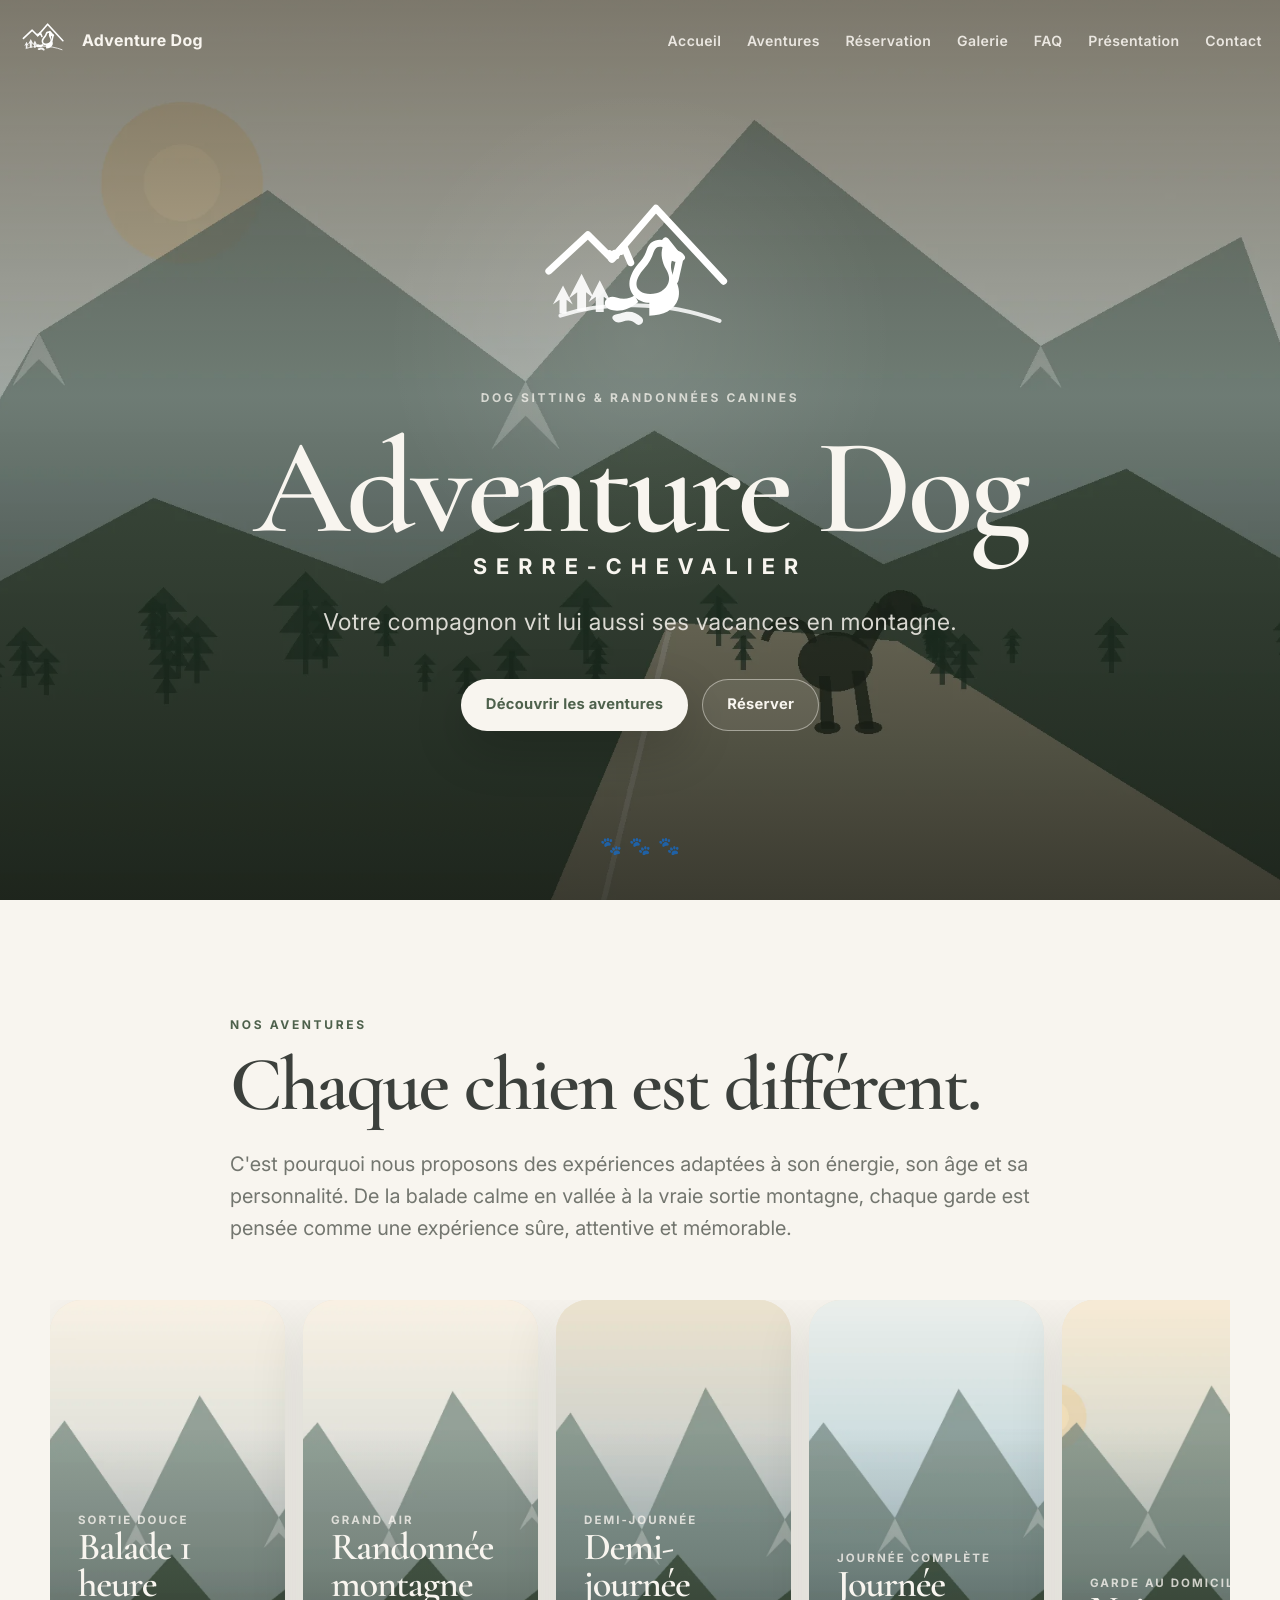
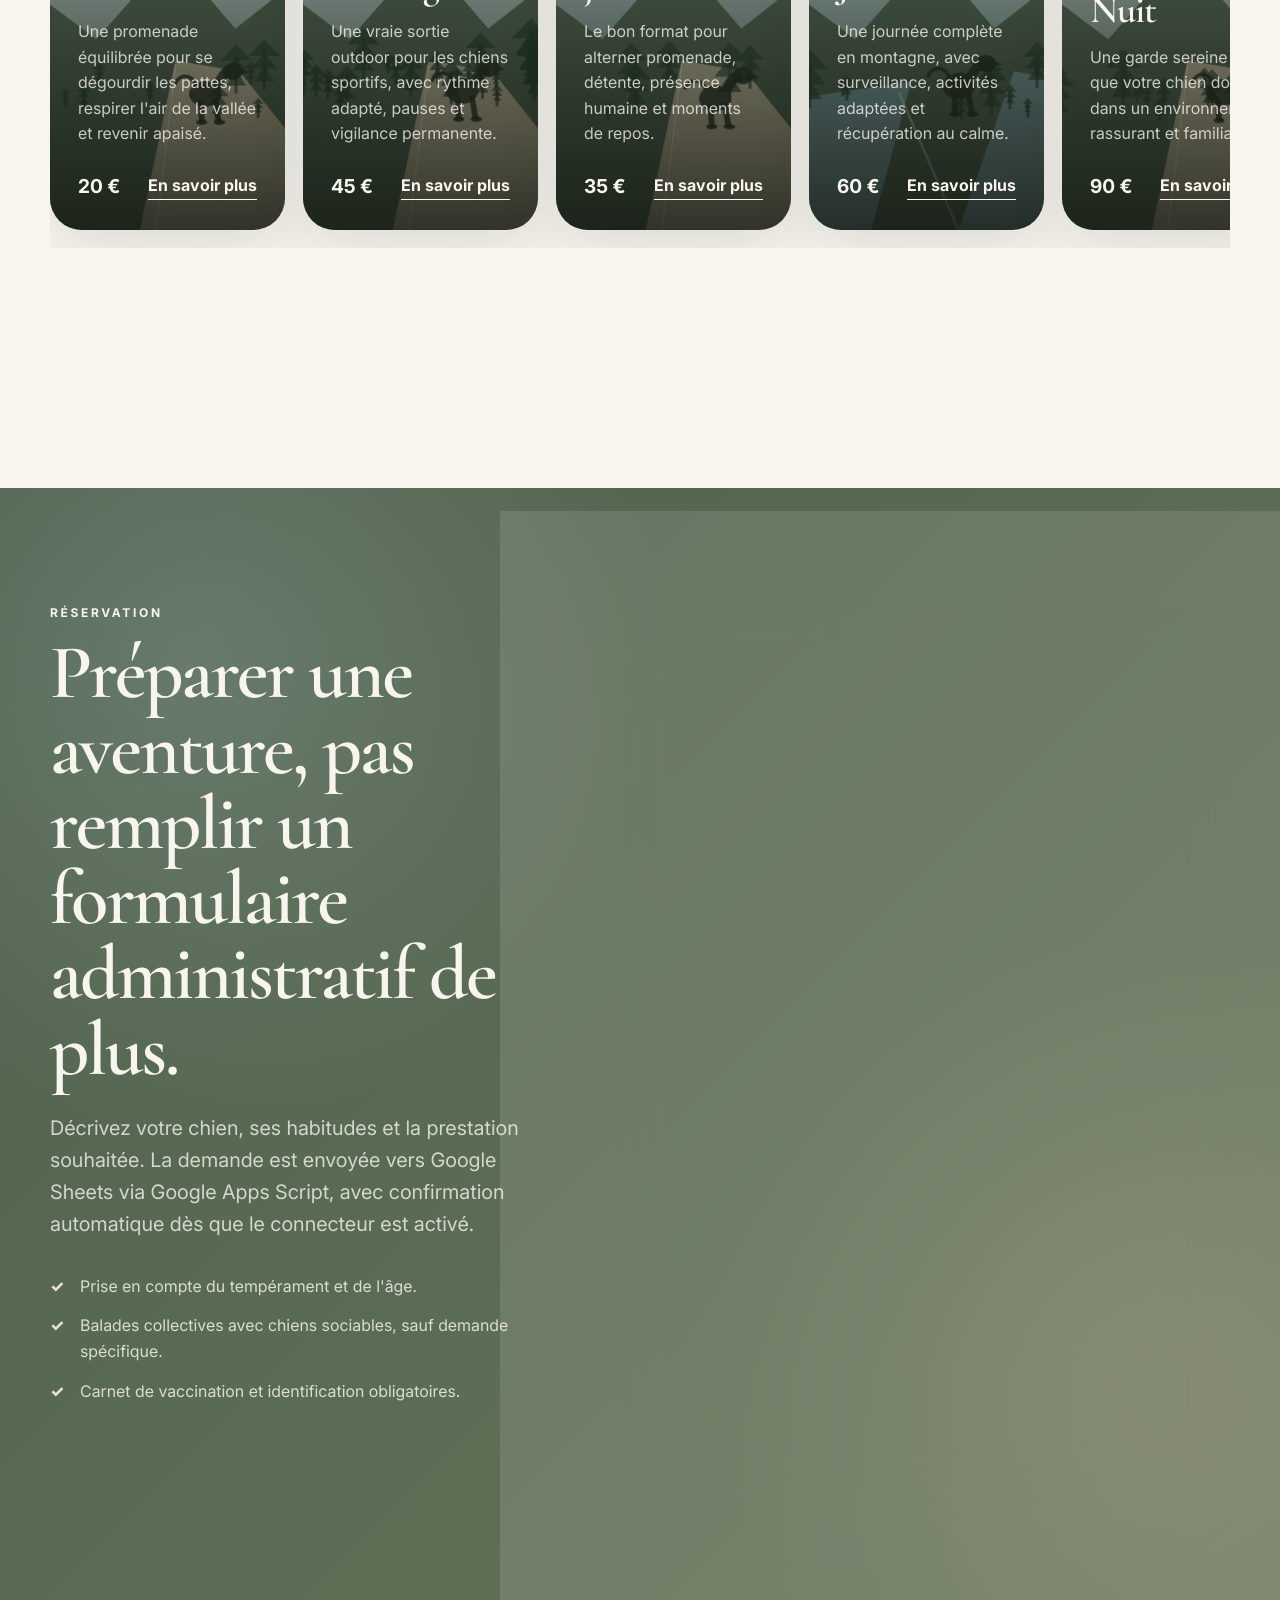
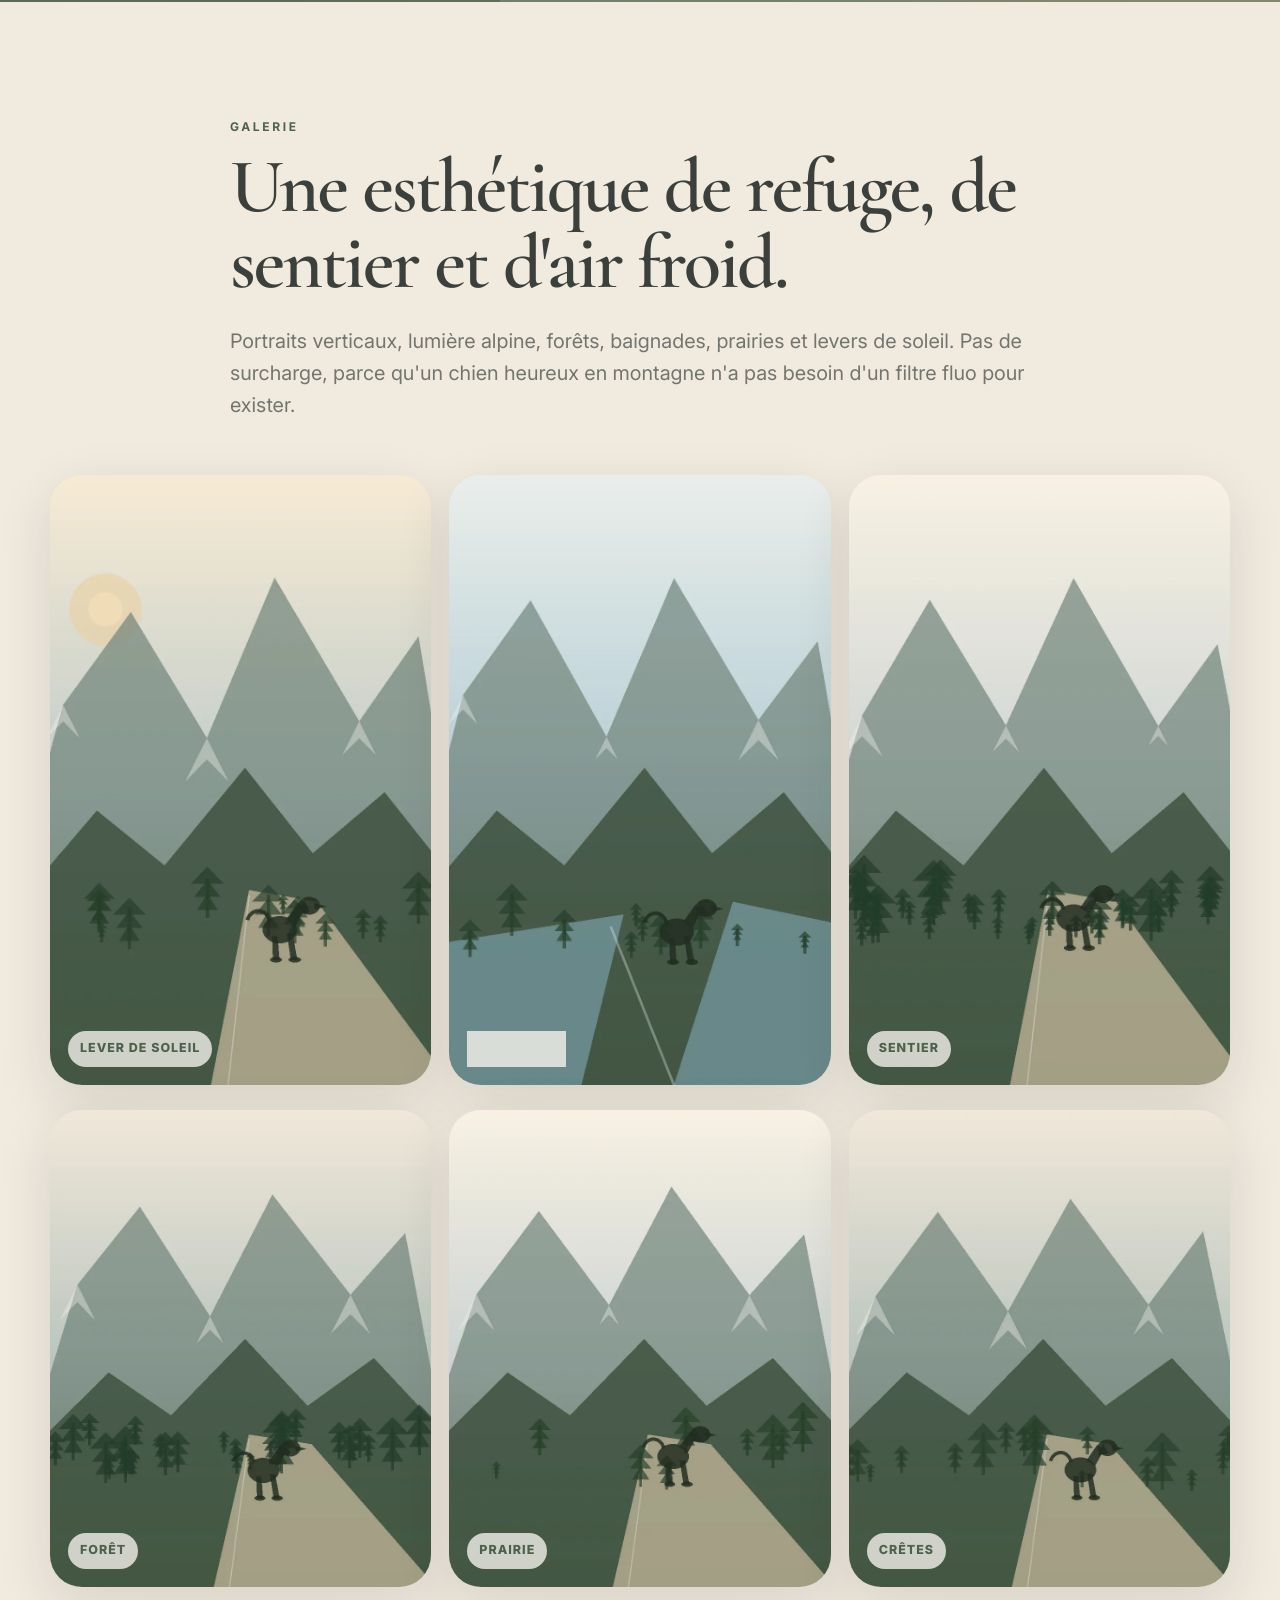
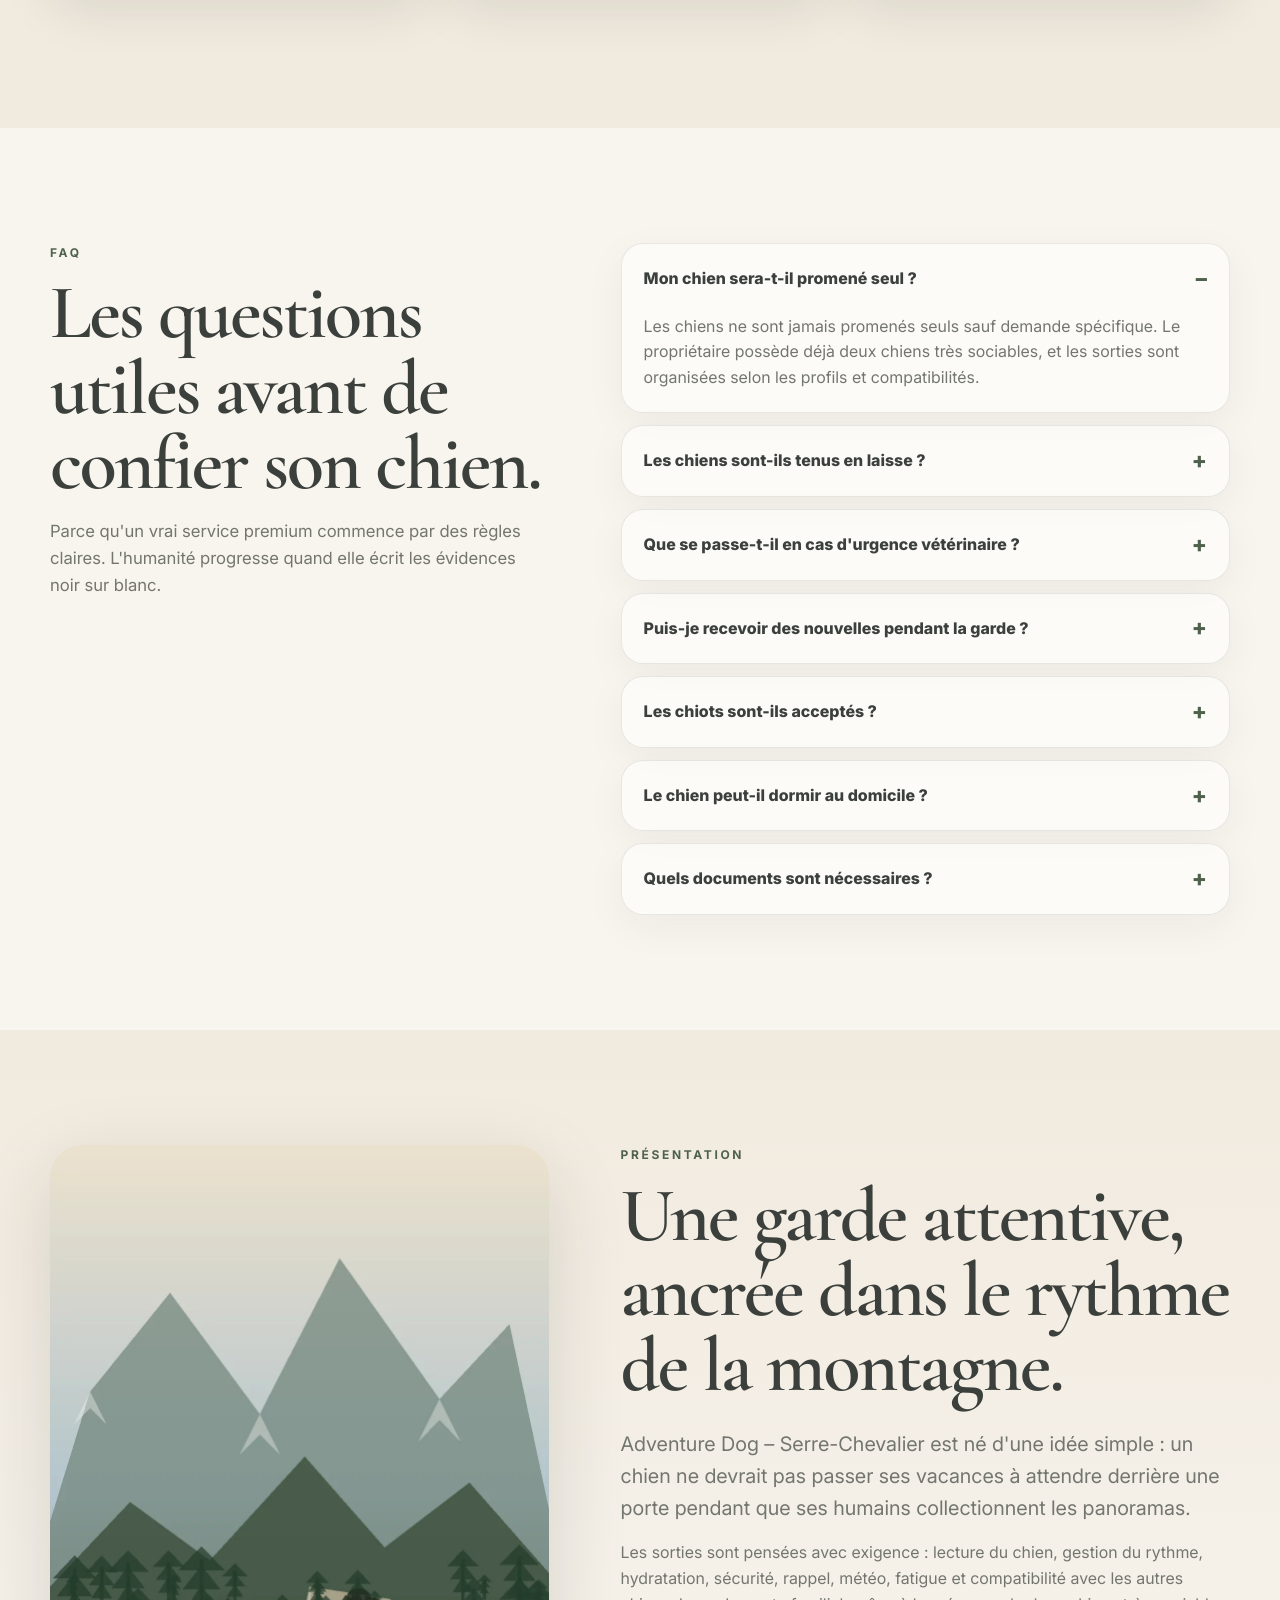
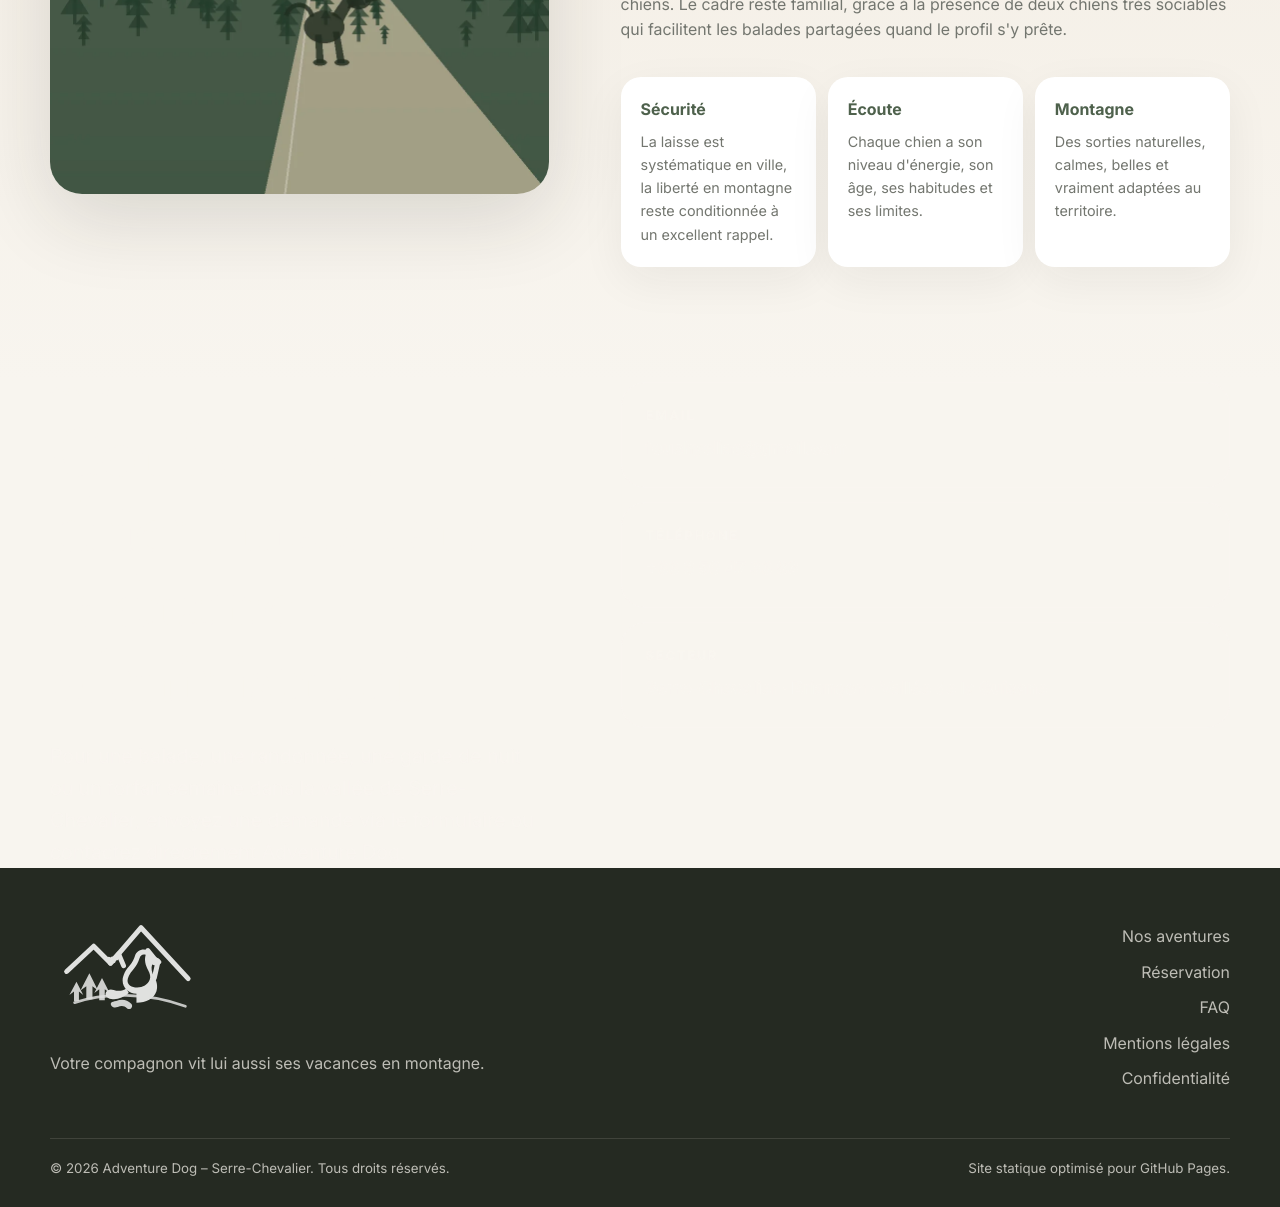
==== index.html @ 7d4a51ad "Change email contact link to fouchyelias@gmail.com Updated the email contact link from contact@adven" ====
<!DOCTYPE html>
<html lang="fr">
<head>
  <meta charset="UTF-8">
  <meta name="viewport" content="width=device-width, initial-scale=1.0">
  <meta name="robots" content="index, follow">
  <meta name="theme-color" content="#6f8066">
  <meta name="description" content="Adventure Dog – Serre-Chevalier propose des balades, randonnées, gardes de chien et nuits au domicile dans la vallée de Serre-Chevalier et à Briançon.">
  <meta name="keywords" content="dog sitter Serre-Chevalier, dog sitter Briançon, promenade chien Briançon, garde de chien Serre-Chevalier, randonnée chien montagne">
  <meta name="author" content="Adventure Dog – Serre-Chevalier">
  <meta property="og:type" content="website">
  <meta property="og:locale" content="fr_FR">
  <meta property="og:title" content="Adventure Dog – Serre-Chevalier | Dog sitting & randonnées canines">
  <meta property="og:description" content="Votre compagnon vit lui aussi ses vacances en montagne. Balades, randonnées et gardes de chiens à Serre-Chevalier et Briançon.">
  <meta property="og:image" content="assets/images/hero.webp">
  <meta property="og:site_name" content="Adventure Dog – Serre-Chevalier">
  <title>Adventure Dog – Serre-Chevalier | Dog sitting & randonnées canines</title>

  <link rel="canonical" href="https://adventure-dog-serre-chevalier.github.io/">
  <link rel="icon" type="image/svg+xml" href="assets/icons/favicon.svg">
  <link rel="preload" href="assets/images/hero.webp" as="image" type="image/webp">
  <link rel="preconnect" href="https://fonts.googleapis.com">
  <link rel="preconnect" href="https://fonts.gstatic.com" crossorigin>
  <link href="https://fonts.googleapis.com/css2?family=Cormorant+Garamond:wght@500;600;700&family=Inter:wght@300;400;500;600;700&display=swap" rel="stylesheet">

  <link rel="stylesheet" href="assets/css/style.css">
  <link rel="stylesheet" href="assets/css/animations.css">
  <link rel="stylesheet" href="assets/css/responsive.css">

  <script type="application/ld+json">
  {
    "@context": "https://schema.org",
    "@type": "LocalBusiness",
    "name": "Adventure Dog – Serre-Chevalier",
    "description": "Dog sitting, promenades et randonnées canines à Serre-Chevalier et Briançon.",
    "areaServed": ["Serre-Chevalier", "Briançon", "Vallée de la Guisane"],
    "priceRange": "€€",
    "image": "assets/images/hero.webp",
    "url": "https://adventure-dog-serre-chevalier.github.io/",
    "slogan": "Votre compagnon vit lui aussi ses vacances en montagne.",
    "serviceType": ["Dog sitting", "Promenade chien", "Randonnée canine", "Garde de chien"]
  }
  </script>
</head>
<body>
  <div class="progress-bar" aria-hidden="true"></div>

  <div id="loader" aria-hidden="true">
    <img src="assets/images/logo.svg" alt="">
  </div>

  <header class="site-header" id="top">
    <nav class="navbar" aria-label="Navigation principale">
      <a class="brand" href="#accueil" aria-label="Retour à l'accueil">
        <img src="assets/images/logo.svg" alt="Adventure Dog – Serre-Chevalier">
        <span>Adventure Dog</span>
      </a>
      <ul class="nav-list">
        <li><a href="#accueil">Accueil</a></li>
        <li><a href="#aventures">Aventures</a></li>
        <li><a href="#reservation">Réservation</a></li>
        <li><a href="#galerie">Galerie</a></li>
        <li><a href="#faq">FAQ</a></li>
        <li><a href="#presentation">Présentation</a></li>
        <li><a href="#contact">Contact</a></li>
      </ul>
    </nav>
  </header>

  <main>
    <section class="hero" id="accueil" aria-label="Accueil">
      <div class="hero-media" aria-hidden="true">
        <img src="assets/images/hero.webp" alt="Paysage de montagne au lever du soleil avec un chien en randonnée">
      </div>
      <div class="hero-overlay" aria-hidden="true"></div>
      <div class="hero-content reveal-logo">
        <img class="hero-logo" src="assets/images/logo.svg" alt="Logo Adventure Dog – Serre-Chevalier">
        <p class="eyebrow">Dog sitting & randonnées canines</p>
        <h1>Adventure Dog <span>Serre-Chevalier</span></h1>
        <p class="hero-subtitle">Votre compagnon vit lui aussi ses vacances en montagne.</p>
        <div class="hero-actions" aria-label="Actions principales">
          <a href="#aventures" class="btn btn-primary">Découvrir les aventures</a>
          <a href="#reservation" class="btn btn-secondary">Réserver</a>
        </div>
      </div>
      <button class="paw-scroll" type="button" aria-label="Descendre vers les aventures">
        <span>🐾</span><span>🐾</span><span>🐾</span>
      </button>
    </section>

    <section class="section section-intro" id="aventures">
      <div class="container narrow reveal">
        <p class="eyebrow">Nos aventures</p>
        <h2>Chaque chien est différent.</h2>
        <p class="lead">C'est pourquoi nous proposons des expériences adaptées à son énergie, son âge et sa personnalité. De la balade calme en vallée à la vraie sortie montagne, chaque garde est pensée comme une expérience sûre, attentive et mémorable.</p>
      </div>

      <div class="container adventures-grid">
        <article class="adventure-card reveal" data-service-card="balade">
          <img src="assets/images/balade.webp" alt="Promenade d'un chien dans un sentier de montagne" loading="lazy">
          <div class="card-content">
            <p class="card-kicker">Sortie douce</p>
            <h3>Balade 1 heure</h3>
            <p>Une promenade équilibrée pour se dégourdir les pattes, respirer l'air de la vallée et revenir apaisé.</p>
            <div class="card-bottom"><strong>20 €</strong><button class="text-button" type="button" data-open-service="balade">En savoir plus</button></div>
          </div>
        </article>

        <article class="adventure-card reveal" data-service-card="randonnee">
          <img src="assets/images/randonnee.webp" alt="Chien en randonnée sur un chemin de montagne" loading="lazy">
          <div class="card-content">
            <p class="card-kicker">Grand air</p>
            <h3>Randonnée montagne</h3>
            <p>Une vraie sortie outdoor pour les chiens sportifs, avec rythme adapté, pauses et vigilance permanente.</p>
            <div class="card-bottom"><strong>45 €</strong><button class="text-button" type="button" data-open-service="randonnee">En savoir plus</button></div>
          </div>
        </article>

        <article class="adventure-card reveal" data-service-card="demi-journee">
          <img src="assets/images/demi-journee.webp" alt="Chien dans une prairie alpine" loading="lazy">
          <div class="card-content">
            <p class="card-kicker">Demi-journée</p>
            <h3>Demi-journée</h3>
            <p>Le bon format pour alterner promenade, détente, présence humaine et moments de repos.</p>
            <div class="card-bottom"><strong>35 €</strong><button class="text-button" type="button" data-open-service="demi-journee">En savoir plus</button></div>
          </div>
        </article>

        <article class="adventure-card reveal" data-service-card="journee">
          <img src="assets/images/journee.webp" alt="Chien près d'un lac de montagne" loading="lazy">
          <div class="card-content">
            <p class="card-kicker">Journée complète</p>
            <h3>Journée</h3>
            <p>Une journée complète en montagne, avec surveillance, activités adaptées et récupération au calme.</p>
            <div class="card-bottom"><strong>60 €</strong><button class="text-button" type="button" data-open-service="journee">En savoir plus</button></div>
          </div>
        </article>

        <article class="adventure-card reveal" data-service-card="nuit">
          <img src="assets/images/nuit.webp" alt="Ambiance de chalet en montagne pour une garde de nuit" loading="lazy">
          <div class="card-content">
            <p class="card-kicker">Garde au domicile</p>
            <h3>Nuit</h3>
            <p>Une garde sereine pour que votre chien dorme dans un environnement rassurant et familial.</p>
            <div class="card-bottom"><strong>90 €</strong><button class="text-button" type="button" data-open-service="nuit">En savoir plus</button></div>
          </div>
        </article>
      </div>

      <div class="container tariff-note reveal">
        <p><strong>Deuxième chien :</strong> +10 €</p>
        <p><strong>Fidélité :</strong> 10 prestations = une balade offerte</p>
        <p><strong>Forfaits semaine :</strong> sur demande, selon rythme, durée et profil du chien</p>
      </div>
    </section>

    <section class="section reservation-section" id="reservation">
      <div class="container reservation-layout">
        <div class="reservation-copy reveal">
          <p class="eyebrow">Réservation</p>
          <h2>Préparer une aventure, pas remplir un formulaire administratif de plus.</h2>
          <p class="lead">Décrivez votre chien, ses habitudes et la prestation souhaitée. La demande est envoyée vers Google Sheets via Google Apps Script, avec confirmation automatique dès que le connecteur est activé.</p>
          <ul class="check-list">
            <li>Prise en compte du tempérament et de l'âge.</li>
            <li>Balades collectives avec chiens sociables, sauf demande spécifique.</li>
            <li>Carnet de vaccination et identification obligatoires.</li>
          </ul>
        </div>

        <form class="booking-form reveal" id="reservationForm" novalidate>
          <div class="form-row two-cols">
            <label>Votre nom
              <input type="text" name="nom" autocomplete="name" required>
            </label>
            <label>Email
              <input type="email" name="email" autocomplete="email" required>
            </label>
          </div>
          <div class="form-row two-cols">
            <label>Téléphone
              <input type="tel" name="telephone" autocomplete="tel" required>
            </label>
            <label>Nom du chien
              <input type="text" name="chien" required>
            </label>
          </div>
          <div class="form-row two-cols">
            <label>Prestation souhaitée
              <select name="prestation" required>
                <option value="">Choisir une aventure</option>
                <option>Balade 1 heure – 20 €</option>
                <option>Randonnée montagne – 45 €</option>
                <option>Demi-journée – 35 €</option>
                <option>Journée – 60 €</option>
                <option>Nuit – 90 €</option>
                <option>Forfait semaine</option>
              </select>
            </label>
            <label>Date souhaitée
              <input type="date" name="date" required>
            </label>
          </div>
          <div class="form-row two-cols">
            <label>Âge / gabarit
              <input type="text" name="profil" placeholder="Ex. 3 ans, berger australien, sportif">
            </label>
            <label>Deuxième chien
              <select name="deuxiemeChien">
                <option>Non</option>
                <option>Oui, +10 €</option>
              </select>
            </label>
          </div>
          <label>Tempérament, santé, rappel, habitudes
            <textarea name="message" rows="5" placeholder="Sociabilité, niveau d'énergie, rappel, peurs, traitement éventuel, habitudes de couchage…" required></textarea>
          </label>
          <label class="checkbox-line">
            <input type="checkbox" name="documents" required>
            <span>Je confirme que le chien est identifié et que le carnet de vaccination pourra être présenté.</span>
          </label>
          <label class="checkbox-line">
            <input type="checkbox" name="consentement" required>
            <span>J'accepte d'être contacté au sujet de cette demande de réservation.</span>
          </label>
          <input type="text" name="siteWeb" tabindex="-1" autocomplete="off" class="honeypot" aria-hidden="true">
          <button class="btn btn-form" type="submit">Envoyer la demande</button>
          <p class="form-status" id="formStatus" role="status" aria-live="polite"></p>
        </form>
      </div>
    </section>

    <section class="section gallery-section" id="galerie">
      <div class="container narrow reveal">
        <p class="eyebrow">Galerie</p>
        <h2>Une esthétique de refuge, de sentier et d'air froid.</h2>
        <p class="lead">Portraits verticaux, lumière alpine, forêts, baignades, prairies et levers de soleil. Pas de surcharge, parce qu'un chien heureux en montagne n'a pas besoin d'un filtre fluo pour exister.</p>
      </div>
      <div class="gallery-grid container">
        <figure class="gallery-item tall reveal" data-lightbox><img src="assets/images/gallery-01.webp" alt="Chien au lever du soleil en montagne" loading="lazy"><figcaption>Lever de soleil</figcaption></figure>
        <figure class="gallery-item reveal" data-lightbox><img src="assets/images/gallery-02.webp" alt="Chien dans une forêt alpine" loading="lazy"><figcaption>Forêt</figcaption></figure>
        <figure class="gallery-item tall reveal" data-lightbox><img src="assets/images/gallery-03.webp" alt="Chien près d'un torrent de montagne" loading="lazy"><figcaption>Baignade</figcaption></figure>
        <figure class="gallery-item reveal" data-lightbox><img src="assets/images/gallery-04.webp" alt="Chien dans une prairie de montagne" loading="lazy"><figcaption>Prairie</figcaption></figure>
        <figure class="gallery-item tall reveal" data-lightbox><img src="assets/images/gallery-05.webp" alt="Chien sur un sentier d'altitude" loading="lazy"><figcaption>Sentier</figcaption></figure>
        <figure class="gallery-item reveal" data-lightbox><img src="assets/images/gallery-06.webp" alt="Chien devant une ligne de crêtes" loading="lazy"><figcaption>Crêtes</figcaption></figure>
      </div>
    </section>

    <section class="section faq-section" id="faq">
      <div class="container faq-layout">
        <div class="faq-heading reveal">
          <p class="eyebrow">FAQ</p>
          <h2>Les questions utiles avant de confier son chien.</h2>
          <p>Parce qu'un vrai service premium commence par des règles claires. L'humanité progresse quand elle écrit les évidences noir sur blanc.</p>
        </div>
        <div class="faq-list reveal" data-accordion>
          <details open>
            <summary>Mon chien sera-t-il promené seul ?</summary>
            <p>Les chiens ne sont jamais promenés seuls sauf demande spécifique. Le propriétaire possède déjà deux chiens très sociables, et les sorties sont organisées selon les profils et compatibilités.</p>
          </details>
          <details>
            <summary>Les chiens sont-ils tenus en laisse ?</summary>
            <p>En ville, la laisse est obligatoire. En montagne, la liberté n'est envisagée que si le rappel est excellent et si le contexte est parfaitement sécurisé.</p>
          </details>
          <details>
            <summary>Que se passe-t-il en cas d'urgence vétérinaire ?</summary>
            <p>Le chien est conduit immédiatement chez un vétérinaire. Le propriétaire est prévenu sans délai, avec transmission des informations utiles.</p>
          </details>
          <details>
            <summary>Puis-je recevoir des nouvelles pendant la garde ?</summary>
            <p>Oui. Des nouvelles, photos ou messages peuvent être envoyés pendant la garde ou après la sortie.</p>
          </details>
          <details>
            <summary>Les chiots sont-ils acceptés ?</summary>
            <p>Oui, à condition d'adapter la durée, l'intensité et le cadre de la sortie à leur âge, leur vaccination et leur niveau de socialisation.</p>
          </details>
          <details>
            <summary>Le chien peut-il dormir au domicile ?</summary>
            <p>Oui. La garde de nuit est prévue au domicile, dans un cadre familial, calme et surveillé.</p>
          </details>
          <details>
            <summary>Quels documents sont nécessaires ?</summary>
            <p>Le carnet de vaccination est obligatoire, tout comme l'identification du chien. Ces éléments protègent le chien, les autres animaux et accessoirement les humains, qui découvrent parfois le concept de prévention.</p>
          </details>
        </div>
      </div>
    </section>

    <section class="section presentation-section" id="presentation">
      <div class="container presentation-layout">
        <div class="portrait-panel reveal">
          <img src="assets/images/presentation.webp" alt="Silhouette d'un chien assis face aux montagnes" loading="lazy">
        </div>
        <div class="presentation-copy reveal">
          <p class="eyebrow">Présentation</p>
          <h2>Une garde attentive, ancrée dans le rythme de la montagne.</h2>
          <p class="lead">Adventure Dog – Serre-Chevalier est né d'une idée simple : un chien ne devrait pas passer ses vacances à attendre derrière une porte pendant que ses humains collectionnent les panoramas.</p>
          <p>Les sorties sont pensées avec exigence : lecture du chien, gestion du rythme, hydratation, sécurité, rappel, météo, fatigue et compatibilité avec les autres chiens. Le cadre reste familial, grâce à la présence de deux chiens très sociables qui facilitent les balades partagées quand le profil s'y prête.</p>
          <div class="values-grid">
            <div><strong>Sécurité</strong><span>La laisse est systématique en ville, la liberté en montagne reste conditionnée à un excellent rappel.</span></div>
            <div><strong>Écoute</strong><span>Chaque chien a son niveau d'énergie, son âge, ses habitudes et ses limites.</span></div>
            <div><strong>Montagne</strong><span>Des sorties naturelles, calmes, belles et vraiment adaptées au territoire.</span></div>
          </div>
        </div>
      </div>
    </section>

    <cection class="section contact-section" id="contact">
      <div class="container contact-layout">
        <div class="contact-copy reveal">
          <p class="eyebrow">Contact</p>
          <h2>Confier son chien, mais sans le drame administratif.</h2>
          <p class="lead">Pour une balade, une randonnée, une garde de nuit ou un forfait semaine dans la vallée de Serre-Chevalier, envoyez une demande via le formulaire ou contactez directement Adventure Dog.</p>
        </div>
        <div class="contact-cards reveal">
        <a class="contact-card" href="mailto:fouchyelias@gmail.com?subject=Demande%20de%20renseignement%20Adventure%20Dog">
            <span>Email</span>
            <strong>fouchyelias@gmail.com</strong>
        </a>
          <a class="contact-card" href="tel:+33650473383">
            <span>Téléphone</span>
            <strong>+33 6 50 47 33 83</strong>
          </a>
          <div class="contact-card">
            <span>Secteur</span>
            <strong>Serre-Chevalier · Briançon · Vallée de la Guisane</strong>
          </div>
        </div>
      </div>
    </section>
  </main>

  <footer class="site-footer">
    <div class="container footer-grid">
      <div>
        <img class="footer-logo" src="assets/images/logo.svg" alt="Adventure Dog – Serre-Chevalier">
        <p>Votre compagnon vit lui aussi ses vacances en montagne.</p>
      </div>
      <nav aria-label="Navigation de pied de page">
        <a href="#aventures">Nos aventures</a>
        <a href="#reservation">Réservation</a>
        <a href="#faq">FAQ</a>
        <a href="legal/mentions-legales.html">Mentions légales</a>
        <a href="legal/politique-confidentialite.html">Confidentialité</a>
      </nav>
    </div>
    <div class="container footer-bottom">
      <small>© <span id="year"></span> Adventure Dog – Serre-Chevalier. Tous droits réservés.</small>
      <small>Site statique optimisé pour GitHub Pages.</small>
    </div>
  </footer>

  <div class="gallery-lightbox" id="galleryLightbox" aria-hidden="true" role="dialog" aria-modal="true" aria-label="Photo en plein écran">
    <button class="lightbox-close" type="button" aria-label="Fermer la photo" data-close-lightbox>×</button>
    <img id="lightboxImage" src="assets/images/gallery-01.webp" alt="">
    <p id="lightboxCaption"></p>
  </div>

  <div class="modal" id="serviceModal" aria-hidden="true" role="dialog" aria-modal="true" aria-labelledby="modalTitle">
    <div class="modal-backdrop" data-close-modal></div>
    <article class="modal-card" tabindex="-1">
      <button class="modal-close" type="button" aria-label="Fermer" data-close-modal>×</button>
      <img id="modalImage" src="assets/images/balade.webp" alt="" loading="lazy">
      <div class="modal-content">
        <p class="eyebrow" id="modalKicker">Adventure Dog</p>
        <h2 id="modalTitle">Balade 1 heure</h2>
        <p id="modalDescription"></p>
        <ul id="modalList" class="modal-list"></ul>
        <div class="modal-price"><span>Tarif</span><strong id="modalPrice">20 €</strong></div>
        <a href="#reservation" class="btn btn-primary" data-close-modal>Réserver cette aventure</a>
      </div>
    </article>
  </div>

  <script src="assets/js/config.js"></script>
  <script src="assets/js/app.js" defer></script>
</body>
</html>
---- assets/css/style.css ----
/* =========================================================
   Adventure Dog – Serre-Chevalier
   Feuille principale : design premium, mobile first, GitHub Pages.
   ========================================================= */

:root {
  --color-sage: #6f8066;
  --color-sage-dark: #4e614c;
  --color-sage-soft: #dfe6d8;
  --color-sand: #c8ad8e;
  --color-sand-soft: #ece1d1;
  --color-cream: #f8f5ef;
  --color-cream-deep: #f1eadf;
  --color-stone: #3c403c;
  --color-stone-soft: #73766f;
  --color-glacier: #b7cbd1;
  --color-white: #ffffff;
  --color-black: #141611;

  --font-title: 'Cormorant Garamond', Georgia, serif;
  --font-text: 'Inter', system-ui, -apple-system, BlinkMacSystemFont, 'Segoe UI', sans-serif;

  --shadow-soft: 0 24px 80px rgba(35, 38, 31, 0.14);
  --shadow-card: 0 18px 55px rgba(35, 38, 31, 0.12);
  --radius-xl: 32px;
  --radius-lg: 24px;
  --radius-md: 16px;
  --container: 1180px;
  --header-height: 82px;
  --ease: cubic-bezier(.2, .8, .2, 1);
}

* { box-sizing: border-box; }

html {
  scroll-behavior: smooth;
  scroll-padding-top: 96px;
}

body {
  margin: 0;
  font-family: var(--font-text);
  color: var(--color-stone);
  background: var(--color-cream);
  line-height: 1.6;
  overflow-x: hidden;
  text-rendering: geometricPrecision;
}

body.modal-open { overflow: hidden; }

img {
  display: block;
  max-width: 100%;
}

a { color: inherit; text-decoration: none; }

button,
input,
select,
textarea {
  font: inherit;
}

button { cursor: pointer; }

::selection {
  background: var(--color-sage-dark);
  color: var(--color-cream);
}

.progress-bar {
  position: fixed;
  top: 0;
  left: 0;
  z-index: 3000;
  width: 0;
  height: 4px;
  background: linear-gradient(90deg, var(--color-sage), var(--color-glacier));
  transform-origin: left center;
}

#loader {
  position: fixed;
  inset: 0;
  z-index: 4000;
  display: grid;
  place-items: center;
  background: var(--color-cream);
  transition: opacity .65s var(--ease), visibility .65s var(--ease);
}

#loader.is-hidden {
  opacity: 0;
  visibility: hidden;
  pointer-events: none;
}

#loader img {
  width: min(220px, 42vw);
  color: var(--color-sage-dark);
  animation: fadeLogo 1s var(--ease) both;
}

.container {
  width: min(calc(100% - 40px), var(--container));
  margin-inline: auto;
}

.narrow { max-width: 820px; }

.section {
  padding: clamp(72px, 9vw, 132px) 0;
  position: relative;
}

.section-intro { background: var(--color-cream); }

.eyebrow {
  margin: 0 0 14px;
  color: var(--color-sage-dark);
  font-size: .75rem;
  font-weight: 700;
  letter-spacing: .22em;
  text-transform: uppercase;
}

h1,
h2,
h3 {
  margin: 0;
  font-family: var(--font-title);
  font-weight: 600;
  line-height: .98;
  letter-spacing: -.03em;
  color: var(--color-stone);
}

h1 {
  font-size: clamp(3.8rem, 12vw, 8.5rem);
  color: var(--color-cream);
  text-wrap: balance;
}

h1 span {
  display: block;
  margin-top: .08em;
  font-family: var(--font-text);
  font-size: clamp(.95rem, 2.2vw, 1.35rem);
  font-weight: 700;
  letter-spacing: .42em;
  text-transform: uppercase;
}

h2 {
  font-size: clamp(2.7rem, 6vw, 5.2rem);
  max-width: 860px;
}

h3 { font-size: clamp(2rem, 3vw, 2.8rem); }

.lead {
  margin: 24px 0 0;
  color: var(--color-stone-soft);
  font-size: clamp(1.05rem, 2vw, 1.25rem);
}

.site-header {
  position: fixed;
  top: 0;
  left: 0;
  z-index: 2500;
  width: 100%;
  transition: background .4s var(--ease), box-shadow .4s var(--ease), backdrop-filter .4s var(--ease), border-color .4s var(--ease);
  border-bottom: 1px solid transparent;
}

.site-header.scrolled {
  background: rgba(248, 245, 239, .74);
  backdrop-filter: blur(18px);
  -webkit-backdrop-filter: blur(18px);
  box-shadow: 0 18px 40px rgba(18, 22, 16, .08);
  border-color: rgba(78, 97, 76, .12);
}

.navbar {
  min-height: var(--header-height);
  width: min(calc(100% - 36px), 1320px);
  margin-inline: auto;
  display: flex;
  align-items: center;
  justify-content: space-between;
  gap: 22px;
}

.brand {
  display: inline-flex;
  align-items: center;
  gap: 12px;
  flex: 0 0 auto;
  color: var(--color-cream);
  font-weight: 700;
  letter-spacing: .02em;
  transition: color .3s var(--ease), opacity .3s var(--ease);
}

.brand img {
  width: 52px;
  height: auto;
  filter: brightness(0) invert(1);
  transition: filter .3s var(--ease);
}

.site-header.scrolled .brand,
.site-header.scrolled .nav-list a { color: var(--color-stone); }

.site-header.scrolled .brand img { filter: none; }

.nav-list {
  display: flex;
  align-items: center;
  gap: clamp(14px, 2vw, 30px);
  padding: 0;
  margin: 0;
  list-style: none;
  overflow-x: auto;
  scrollbar-width: none;
  white-space: nowrap;
}

.nav-list::-webkit-scrollbar { display: none; }

.nav-list a {
  color: rgba(248, 245, 239, .88);
  font-size: .88rem;
  font-weight: 600;
  letter-spacing: .03em;
  transition: color .25s var(--ease), opacity .25s var(--ease);
}

.nav-list a:hover,
.nav-list a:focus-visible {
  color: var(--color-cream);
  opacity: .75;
}

.site-header.scrolled .nav-list a:hover,
.site-header.scrolled .nav-list a:focus-visible { color: var(--color-sage-dark); }

.hero {
  min-height: 100svh;
  position: relative;
  display: grid;
  place-items: center;
  padding: 120px 20px 86px;
  overflow: hidden;
  isolation: isolate;
  text-align: center;
}

.hero-media,
.hero-media img,
.hero-overlay {
  position: absolute;
  inset: 0;
}

.hero-media { z-index: -3; }

.hero-media img {
  width: 100%;
  height: 100%;
  object-fit: cover;
  transform: scale(1.06);
  animation: kenBurns 22s ease-in-out infinite alternate;
}

.hero-overlay {
  z-index: -2;
  background:
    radial-gradient(circle at 50% 38%, rgba(255, 255, 255, .10), transparent 30%),
    linear-gradient(180deg, rgba(14, 16, 12, .52), rgba(14, 16, 12, .22) 44%, rgba(14, 16, 12, .70));
}

.hero-content {
  width: min(980px, 100%);
  color: var(--color-cream);
}

.hero-logo {
  width: min(230px, 48vw);
  margin: 0 auto 26px;
  filter: brightness(0) invert(1);
}

.hero .eyebrow { color: rgba(248, 245, 239, .75); }

.hero-subtitle {
  margin: 26px auto 0;
  max-width: 680px;
  color: rgba(248, 245, 239, .86);
  font-size: clamp(1.1rem, 2.4vw, 1.45rem);
  letter-spacing: .02em;
}

.hero-actions {
  display: flex;
  justify-content: center;
  flex-wrap: wrap;
  gap: 14px;
  margin-top: 38px;
}

.btn {
  display: inline-flex;
  align-items: center;
  justify-content: center;
  min-height: 52px;
  padding: 0 24px;
  border-radius: 999px;
  border: 1px solid transparent;
  font-size: .92rem;
  font-weight: 700;
  letter-spacing: .02em;
  transition: transform .25s var(--ease), box-shadow .25s var(--ease), background .25s var(--ease), color .25s var(--ease), border-color .25s var(--ease);
}

.btn:hover,
.btn:focus-visible { transform: translateY(-2px); }

.btn-primary {
  background: var(--color-cream);
  color: var(--color-sage-dark);
  box-shadow: 0 18px 50px rgba(0, 0, 0, .18);
}

.btn-primary:hover { background: var(--color-white); }

.btn-secondary {
  color: var(--color-cream);
  border-color: rgba(248, 245, 239, .45);
  background: rgba(248, 245, 239, .08);
  backdrop-filter: blur(10px);
}

.btn-secondary:hover { background: rgba(248, 245, 239, .16); }

.paw-scroll {
  position: absolute;
  left: 50%;
  bottom: 28px;
  transform: translateX(-50%);
  display: flex;
  gap: 7px;
  padding: 12px 16px;
  border: 0;
  background: transparent;
  color: rgba(248, 245, 239, .78);
  font-size: 1.1rem;
}

.paw-scroll span {
  display: inline-block;
  animation: pawStep 1.6s ease-in-out infinite;
}

.paw-scroll span:nth-child(2) { animation-delay: .16s; }
.paw-scroll span:nth-child(3) { animation-delay: .32s; }

.adventures-grid {
  display: grid;
  grid-template-columns: repeat(5, minmax(235px, 1fr));
  gap: 18px;
  margin-top: 56px;
  overflow-x: auto;
  padding-bottom: 18px;
  scroll-snap-type: x proximity;
}

.adventure-card {
  position: relative;
  min-height: 530px;
  border-radius: var(--radius-xl);
  overflow: hidden;
  background: var(--color-sand-soft);
  box-shadow: var(--shadow-card);
  scroll-snap-align: center;
  isolation: isolate;
  transform: translateZ(0);
}

.adventure-card img {
  position: absolute;
  inset: 0;
  z-index: -2;
  width: 100%;
  height: 100%;
  object-fit: cover;
  transition: transform .7s var(--ease), filter .7s var(--ease);
}

.adventure-card::after {
  content: '';
  position: absolute;
  inset: 0;
  z-index: -1;
  background: linear-gradient(180deg, transparent 24%, rgba(18, 21, 15, .18) 50%, rgba(18, 21, 15, .78));
}

.adventure-card:hover img { transform: scale(1.055); filter: saturate(.96); }
.adventure-card:hover { transform: translateY(-5px); }

.card-content {
  min-height: inherit;
  display: flex;
  flex-direction: column;
  justify-content: flex-end;
  padding: 28px;
  color: var(--color-cream);
}

.card-kicker {
  margin: 0 0 10px;
  color: rgba(248, 245, 239, .72);
  font-size: .72rem;
  font-weight: 700;
  letter-spacing: .18em;
  text-transform: uppercase;
}

.card-content h3 { color: var(--color-cream); }
.card-content p { margin: 14px 0 0; color: rgba(248, 245, 239, .78); }

.card-bottom {
  display: flex;
  align-items: center;
  justify-content: space-between;
  gap: 18px;
  margin-top: 24px;
}

.card-bottom strong {
  font-size: 1.2rem;
  color: var(--color-cream);
}

.text-button {
  padding: 0;
  border: 0;
  border-bottom: 1px solid currentColor;
  background: transparent;
  color: var(--color-cream);
  font-weight: 700;
}

.tariff-note {
  display: grid;
  grid-template-columns: repeat(3, 1fr);
  gap: 14px;
  margin-top: 32px;
}

.tariff-note p {
  margin: 0;
  padding: 20px;
  border-radius: var(--radius-md);
  background: rgba(255, 255, 255, .55);
  border: 1px solid rgba(78, 97, 76, .11);
}

.reservation-section {
  background: linear-gradient(135deg, var(--color-sage-dark), #66765b);
  color: var(--color-cream);
}

.reservation-section::before {
  content: '';
  position: absolute;
  inset: 0;
  background: radial-gradient(circle at 15% 15%, rgba(183, 203, 209, .22), transparent 33%), radial-gradient(circle at 90% 80%, rgba(200, 173, 142, .18), transparent 30%);
  pointer-events: none;
}

.reservation-layout,
.faq-layout,
.presentation-layout,
.contact-layout {
  display: grid;
  grid-template-columns: minmax(0, .9fr) minmax(0, 1.1fr);
  gap: clamp(32px, 6vw, 72px);
  align-items: start;
  position: relative;
}

.reservation-section h2,
.reservation-section .eyebrow,
.reservation-section .lead { color: var(--color-cream); }

.reservation-section .lead { color: rgba(248, 245, 239, .78); }

.check-list {
  display: grid;
  gap: 14px;
  padding: 0;
  margin: 34px 0 0;
  list-style: none;
}

.check-list li {
  position: relative;
  padding-left: 30px;
  color: rgba(248, 245, 239, .82);
}

.check-list li::before {
  content: '✓';
  position: absolute;
  left: 0;
  color: var(--color-sand-soft);
  font-weight: 800;
}

.booking-form {
  display: grid;
  gap: 18px;
  padding: clamp(24px, 4vw, 38px);
  border: 1px solid rgba(248, 245, 239, .22);
  border-radius: var(--radius-xl);
  background: rgba(248, 245, 239, .12);
  backdrop-filter: blur(18px);
  box-shadow: 0 28px 80px rgba(0, 0, 0, .14);
}

.form-row.two-cols {
  display: grid;
  grid-template-columns: repeat(2, 1fr);
  gap: 16px;
}

label {
  display: grid;
  gap: 8px;
  color: rgba(248, 245, 239, .86);
  font-size: .9rem;
  font-weight: 700;
}

input,
select,
textarea {
  width: 100%;
  border: 1px solid rgba(248, 245, 239, .24);
  border-radius: 16px;
  background: rgba(248, 245, 239, .92);
  color: var(--color-stone);
  padding: 14px 15px;
  outline: none;
  transition: border-color .2s var(--ease), box-shadow .2s var(--ease), background .2s var(--ease);
}

textarea { resize: vertical; }

input:focus,
select:focus,
textarea:focus {
  border-color: var(--color-glacier);
  box-shadow: 0 0 0 4px rgba(183, 203, 209, .25);
  background: var(--color-white);
}

.checkbox-line {
  display: flex;
  grid-template-columns: auto 1fr;
  gap: 12px;
  align-items: flex-start;
  font-weight: 500;
}

.checkbox-line input {
  width: 18px;
  height: 18px;
  margin-top: 4px;
  accent-color: var(--color-sage);
}

.honeypot { display: none; }

.btn-form {
  width: 100%;
  border: 0;
  background: var(--color-cream);
  color: var(--color-sage-dark);
}

.form-status {
  margin: 0;
  min-height: 1.5em;
  color: var(--color-cream);
  font-weight: 700;
}

.gallery-section { background: var(--color-cream-deep); }

.gallery-grid {
  margin-top: 54px;
  columns: 3 260px;
  column-gap: 18px;
}

.gallery-item {
  position: relative;
  display: inline-block;
  width: 100%;
  margin: 0 0 18px;
  border-radius: var(--radius-xl);
  overflow: hidden;
  background: var(--color-sand-soft);
  box-shadow: var(--shadow-card);
  break-inside: avoid;
}

.gallery-item img {
  width: 100%;
  aspect-ratio: 4 / 5;
  object-fit: cover;
  transition: transform .7s var(--ease);
}

.gallery-item.tall img { aspect-ratio: 3 / 4.8; }
.gallery-item:hover img { transform: scale(1.045); }

.gallery-item figcaption {
  position: absolute;
  left: 18px;
  bottom: 18px;
  padding: 8px 12px;
  border-radius: 999px;
  background: rgba(248, 245, 239, .78);
  color: var(--color-sage-dark);
  font-size: .78rem;
  font-weight: 800;
  letter-spacing: .08em;
  text-transform: uppercase;
  backdrop-filter: blur(12px);
}

.faq-section { background: var(--color-cream); }

.faq-heading { position: sticky; top: 112px; }

.faq-heading p:not(.eyebrow) {
  color: var(--color-stone-soft);
  font-size: 1.05rem;
}

.faq-list {
  display: grid;
  gap: 12px;
}

.faq-list details {
  border: 1px solid rgba(78, 97, 76, .13);
  border-radius: 22px;
  background: rgba(255, 255, 255, .58);
  box-shadow: 0 12px 40px rgba(35, 38, 31, .05);
  overflow: hidden;
}

.faq-list summary {
  position: relative;
  padding: 22px 58px 22px 22px;
  color: var(--color-stone);
  font-weight: 800;
  list-style: none;
  cursor: pointer;
}

.faq-list summary::-webkit-details-marker { display: none; }

.faq-list summary::after {
  content: '+';
  position: absolute;
  right: 22px;
  top: 50%;
  transform: translateY(-50%);
  color: var(--color-sage-dark);
  font-size: 1.4rem;
}

.faq-list details[open] summary::after { content: '–'; }

.faq-list p {
  margin: 0;
  padding: 0 22px 22px;
  color: var(--color-stone-soft);
}

.presentation-section {
  background: linear-gradient(180deg, var(--color-cream-deep), var(--color-cream));
}

.portrait-panel {
  border-radius: var(--radius-xl);
  overflow: hidden;
  box-shadow: var(--shadow-soft);
}

.portrait-panel img {
  width: 100%;
  min-height: 580px;
  object-fit: cover;
}

.presentation-copy { align-self: center; }

.presentation-copy p:not(.eyebrow) { color: var(--color-stone-soft); }

.values-grid {
  display: grid;
  grid-template-columns: repeat(3, 1fr);
  gap: 12px;
  margin-top: 34px;
}

.values-grid div {
  padding: 20px;
  border-radius: 20px;
  background: var(--color-white);
  box-shadow: 0 14px 45px rgba(35, 38, 31, .06);
}

.values-grid strong {
  display: block;
  margin-bottom: 9px;
  color: var(--color-sage-dark);
}

.values-grid span {
  display: block;
  color: var(--color-stone-soft);
  font-size: .9rem;
}

.contact-section {
  background: var(--color-sage-dark);
  color: var(--color-cream);
}

.contact-section h2,
.contact-section .eyebrow { color: var(--color-cream); }
.contact-section .lead { color: rgba(248, 245, 239, .78); }

.contact-cards {
  display: grid;
  gap: 14px;
}

.contact-card {
  display: grid;
  gap: 8px;
  padding: 24px;
  border-radius: 24px;
  border: 1px solid rgba(248, 245, 239, .18);
  background: rgba(248, 245, 239, .10);
  transition: transform .25s var(--ease), background .25s var(--ease);
}

.contact-card:hover { transform: translateY(-3px); background: rgba(248, 245, 239, .15); }
.contact-card span { color: rgba(248, 245, 239, .62); font-size: .8rem; font-weight: 800; letter-spacing: .14em; text-transform: uppercase; }
.contact-card strong { color: var(--color-cream); font-size: 1.08rem; }

.site-footer {
  padding: 56px 0 26px;
  background: #252a22;
  color: rgba(248, 245, 239, .72);
}

.footer-grid {
  display: grid;
  grid-template-columns: 1fr auto;
  gap: 32px;
  align-items: start;
}

.footer-logo {
  width: 160px;
  margin-bottom: 16px;
  filter: brightness(0) invert(1);
  opacity: .86;
}

.footer-grid nav {
  display: grid;
  gap: 10px;
  text-align: right;
}

.footer-grid a:hover { color: var(--color-cream); }

.footer-bottom {
  display: flex;
  justify-content: space-between;
  gap: 20px;
  margin-top: 46px;
  padding-top: 20px;
  border-top: 1px solid rgba(248, 245, 239, .12);
}

.modal {
  position: fixed;
  inset: 0;
  z-index: 3500;
  display: grid;
  place-items: center;
  padding: 22px;
  opacity: 0;
  visibility: hidden;
  transition: opacity .3s var(--ease), visibility .3s var(--ease);
}

.modal.is-open {
  opacity: 1;
  visibility: visible;
}

.modal-backdrop {
  position: absolute;
  inset: 0;
  background: rgba(18, 21, 15, .62);
  backdrop-filter: blur(12px);
}

.modal-card {
  position: relative;
  z-index: 1;
  display: grid;
  grid-template-columns: minmax(0, .95fr) minmax(0, 1.05fr);
  width: min(980px, 100%);
  max-height: min(720px, calc(100svh - 44px));
  overflow: hidden;
  border-radius: 32px;
  background: var(--color-cream);
  box-shadow: 0 40px 120px rgba(0, 0, 0, .28);
  transform: translateY(14px) scale(.98);
  transition: transform .3s var(--ease);
}

.modal.is-open .modal-card { transform: translateY(0) scale(1); }

.modal-card img {
  width: 100%;
  height: 100%;
  min-height: 560px;
  object-fit: cover;
}

.modal-content {
  padding: clamp(28px, 4vw, 48px);
  overflow-y: auto;
}

.modal-content p { color: var(--color-stone-soft); }

.modal-list {
  display: grid;
  gap: 10px;
  padding: 0;
  margin: 24px 0;
  list-style: none;
}

.modal-list li {
  position: relative;
  padding-left: 24px;
  color: var(--color-stone-soft);
}

.modal-list li::before {
  content: '•';
  position: absolute;
  left: 2px;
  color: var(--color-sage-dark);
  font-weight: 900;
}

.modal-price {
  display: flex;
  justify-content: space-between;
  align-items: center;
  margin: 26px 0;
  padding: 18px 0;
  border-block: 1px solid rgba(78, 97, 76, .15);
}

.modal-price span { color: var(--color-stone-soft); font-weight: 700; }
.modal-price strong { color: var(--color-sage-dark); font-size: 1.8rem; }

.modal-close {
  position: absolute;
  top: 16px;
  right: 16px;
  z-index: 3;
  width: 42px;
  height: 42px;
  border: 0;
  border-radius: 50%;
  background: rgba(248, 245, 239, .84);
  color: var(--color-stone);
  font-size: 1.8rem;
  line-height: 1;
}

.gallery-item { cursor: zoom-in; }

.gallery-lightbox {
  position: fixed;
  inset: 0;
  z-index: 3600;
  display: grid;
  place-items: center;
  padding: 28px;
  background: rgba(18, 21, 15, .86);
  backdrop-filter: blur(16px);
  opacity: 0;
  visibility: hidden;
  transition: opacity .3s var(--ease), visibility .3s var(--ease);
}

.gallery-lightbox.is-open {
  opacity: 1;
  visibility: visible;
}

.gallery-lightbox img {
  max-width: min(1080px, 92vw);
  max-height: 86svh;
  border-radius: 28px;
  object-fit: contain;
  box-shadow: 0 38px 120px rgba(0, 0, 0, .38);
}

.gallery-lightbox p {
  margin: 18px 0 0;
  color: var(--color-cream);
  font-size: .8rem;
  font-weight: 800;
  letter-spacing: .18em;
  text-transform: uppercase;
}

.lightbox-close {
  position: fixed;
  top: 22px;
  right: 22px;
  z-index: 1;
  width: 46px;
  height: 46px;
  border: 0;
  border-radius: 50%;
  background: rgba(248, 245, 239, .92);
  color: var(--color-stone);
  font-size: 2rem;
  line-height: 1;
}
---- assets/css/animations.css ----
/* =========================================================
   Animations sobres et utiles. Oui, c'est possible.
   ========================================================= */

@keyframes fadeLogo {
  from { opacity: 0; transform: scale(.94); }
  to { opacity: 1; transform: scale(1); }
}

@keyframes kenBurns {
  from { transform: scale(1.06) translate3d(0, 0, 0); }
  to { transform: scale(1.13) translate3d(-1.2%, -1%, 0); }
}

@keyframes pawStep {
  0%, 100% { opacity: .28; transform: translateY(0) rotate(-5deg); }
  45% { opacity: 1; transform: translateY(11px) rotate(5deg); }
}

@keyframes fadeUp {
  from { opacity: 0; transform: translateY(32px); }
  to { opacity: 1; transform: translateY(0); }
}

@keyframes logoEntrance {
  from { opacity: 0; transform: translateY(18px) scale(.97); filter: blur(4px) brightness(0) invert(1); }
  to { opacity: 1; transform: translateY(0) scale(1); filter: blur(0) brightness(0) invert(1); }
}

.reveal,
.reveal-logo {
  opacity: 0;
  transform: translateY(32px);
}

.reveal.is-visible {
  animation: fadeUp .85s var(--ease) both;
}

.reveal-logo.is-visible {
  animation: fadeUp 1s var(--ease) .12s both;
}

.hero-logo {
  animation: logoEntrance 1.1s var(--ease) .18s both;
}

@media (prefers-reduced-motion: reduce) {
  *,
  *::before,
  *::after {
    animation-duration: .001ms !important;
    animation-iteration-count: 1 !important;
    scroll-behavior: auto !important;
    transition-duration: .001ms !important;
  }

  .reveal,
  .reveal-logo {
    opacity: 1;
    transform: none;
  }
}
---- assets/css/responsive.css ----
/* =========================================================
   Responsive : navigation horizontale conservée, mobile first respecté.
   ========================================================= */

@media (max-width: 1120px) {
  .adventures-grid {
    grid-template-columns: repeat(5, minmax(280px, 1fr));
    margin-inline: auto;
    width: min(calc(100% - 20px), var(--container));
  }

  .reservation-layout,
  .faq-layout,
  .presentation-layout,
  .contact-layout {
    grid-template-columns: 1fr;
  }

  .faq-heading { position: static; }
}

@media (max-width: 860px) {
  :root { --header-height: 74px; }

  .navbar {
    align-items: center;
    gap: 14px;
    width: calc(100% - 24px);
  }

  .brand span { display: none; }
  .brand img { width: 46px; }

  .nav-list {
    flex: 1 1 auto;
    justify-content: flex-start;
    gap: 18px;
    padding: 8px 0 8px 10px;
  }

  .nav-list a { font-size: .8rem; }

  .hero {
    align-items: end;
    padding-top: 112px;
    padding-bottom: 92px;
  }

  .hero-content { text-align: left; }
  .hero-logo { margin-inline: 0; width: 170px; }
  .hero-actions { justify-content: flex-start; }

  .tariff-note,
  .values-grid,
  .footer-grid,
  .footer-bottom {
    grid-template-columns: 1fr;
  }

  .footer-grid nav { text-align: left; }
  .footer-bottom { display: grid; }

  .modal-card {
    grid-template-columns: 1fr;
    overflow-y: auto;
  }

  .modal-card img {
    height: 260px;
    min-height: 260px;
  }
}

@media (max-width: 640px) {
  .container { width: min(calc(100% - 28px), var(--container)); }

  .section { padding: 68px 0; }

  .hero-subtitle { font-size: 1.05rem; }

  .btn {
    width: 100%;
    min-height: 54px;
  }

  .hero-actions { width: 100%; }

  .adventures-grid {
    grid-template-columns: repeat(5, minmax(268px, 1fr));
    gap: 14px;
    padding-left: 14px;
    padding-right: 14px;
  }

  .adventure-card { min-height: 500px; }
  .card-content { padding: 22px; }

  .form-row.two-cols { grid-template-columns: 1fr; }
  .booking-form { border-radius: 24px; }

  .gallery-grid { columns: 1; }

  .portrait-panel img { min-height: 420px; }

  .contact-card strong { font-size: .98rem; }
}

@media (max-width: 410px) {
  h1 { font-size: 3.35rem; }
  h1 span { letter-spacing: .3em; }
  h2 { font-size: 2.45rem; }
  .nav-list { gap: 14px; }
  .nav-list a { font-size: .76rem; }
}
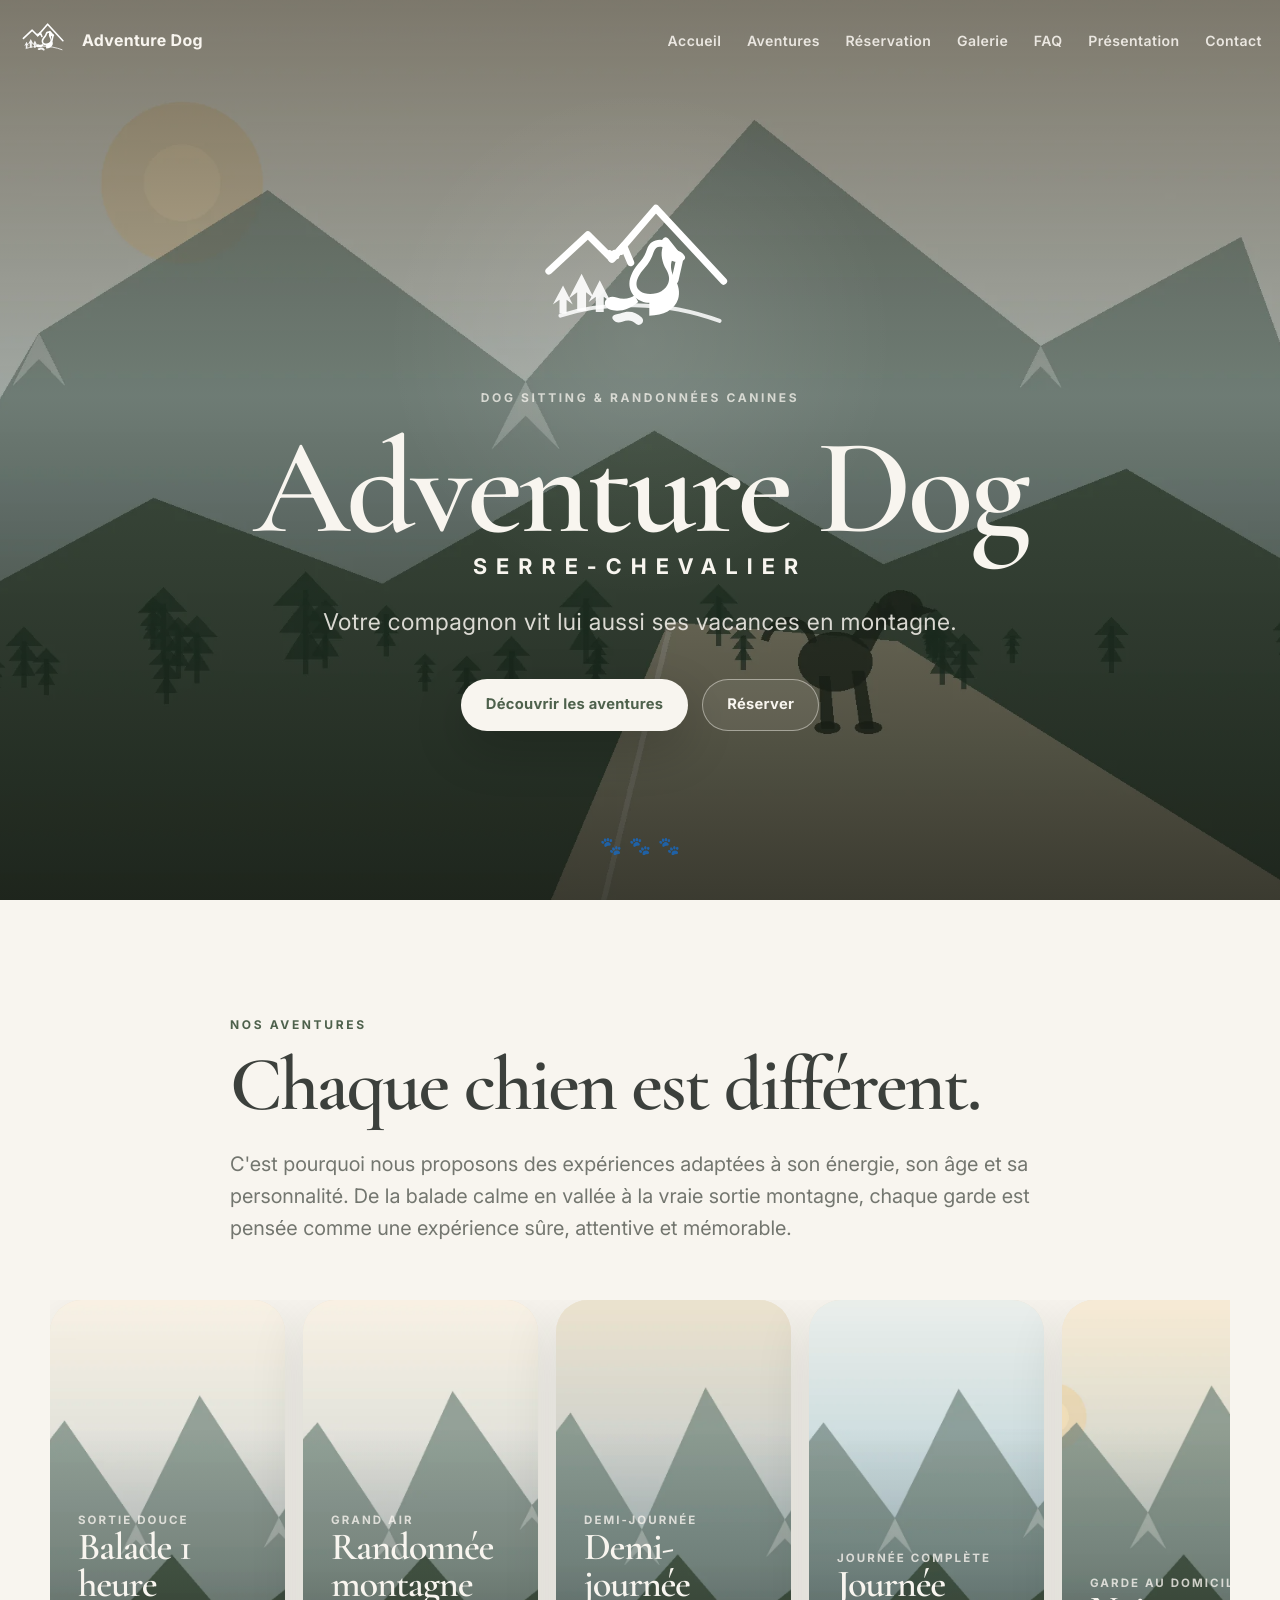
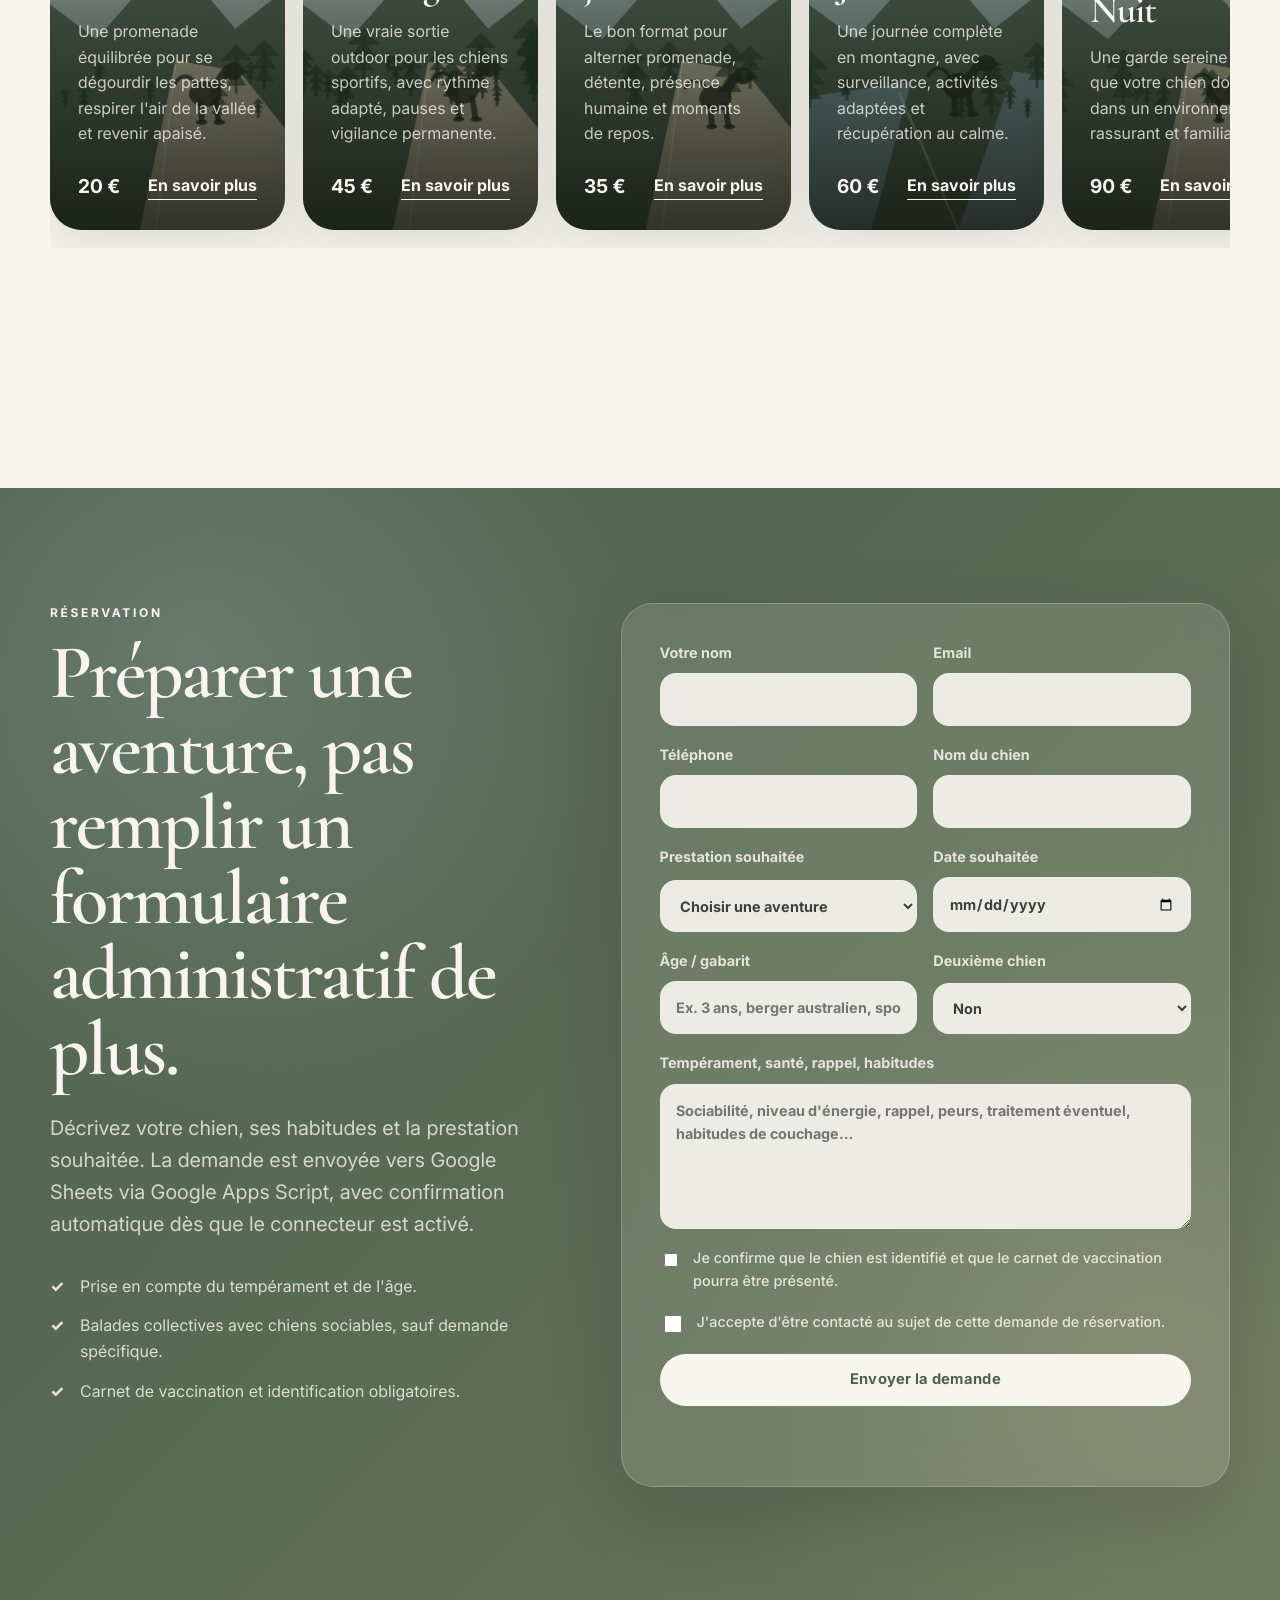
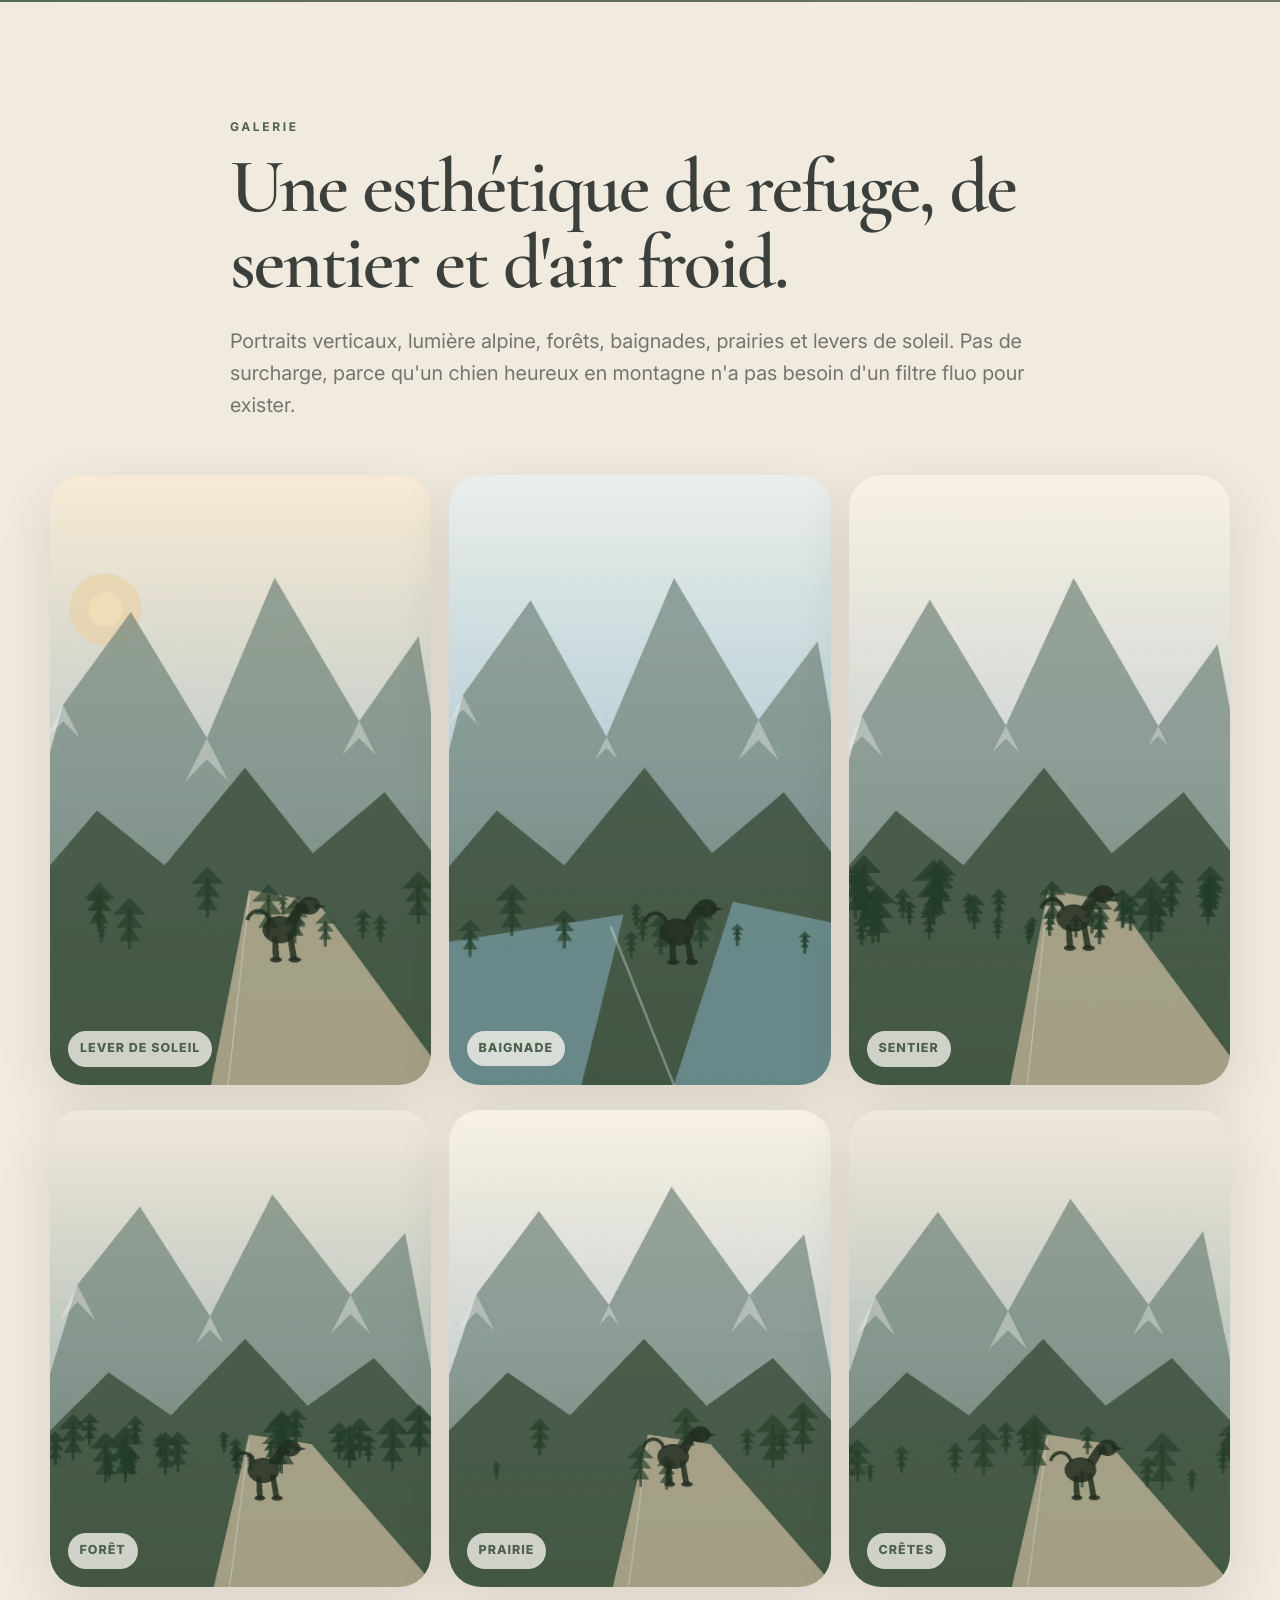
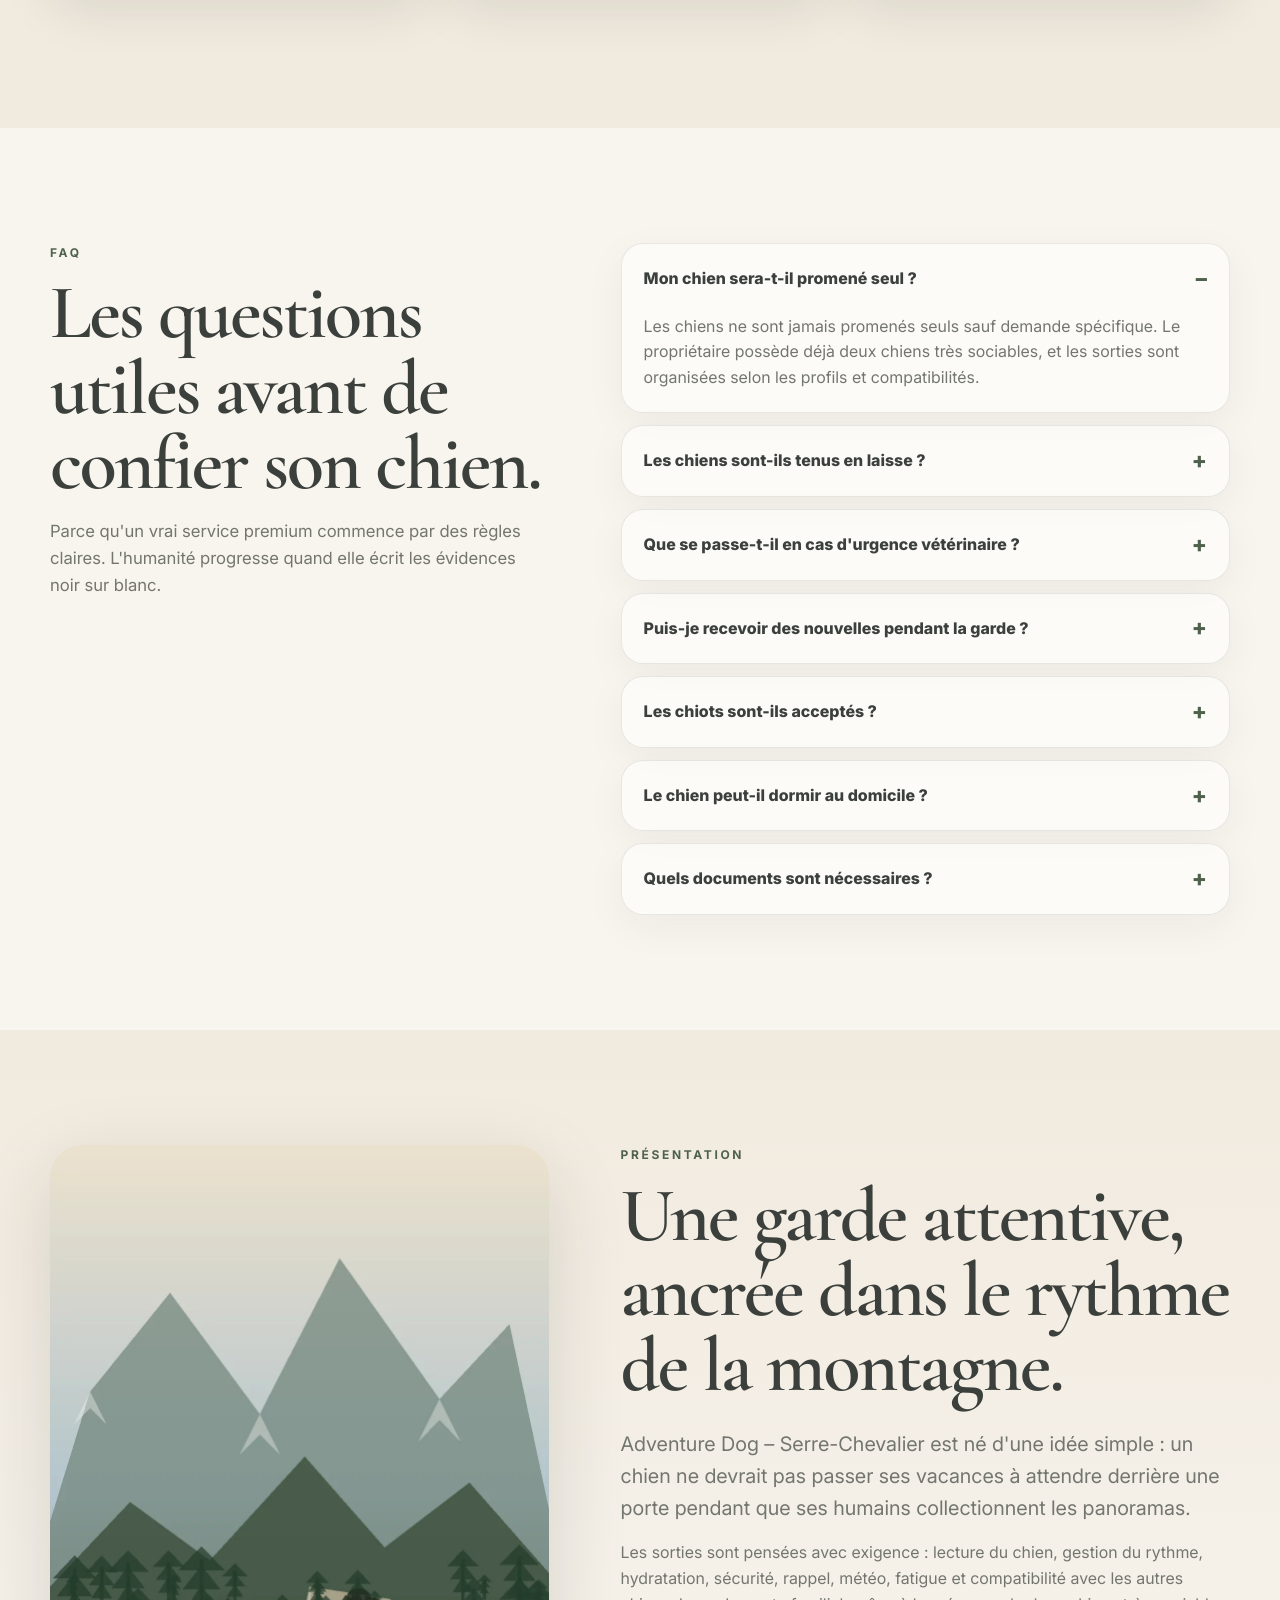
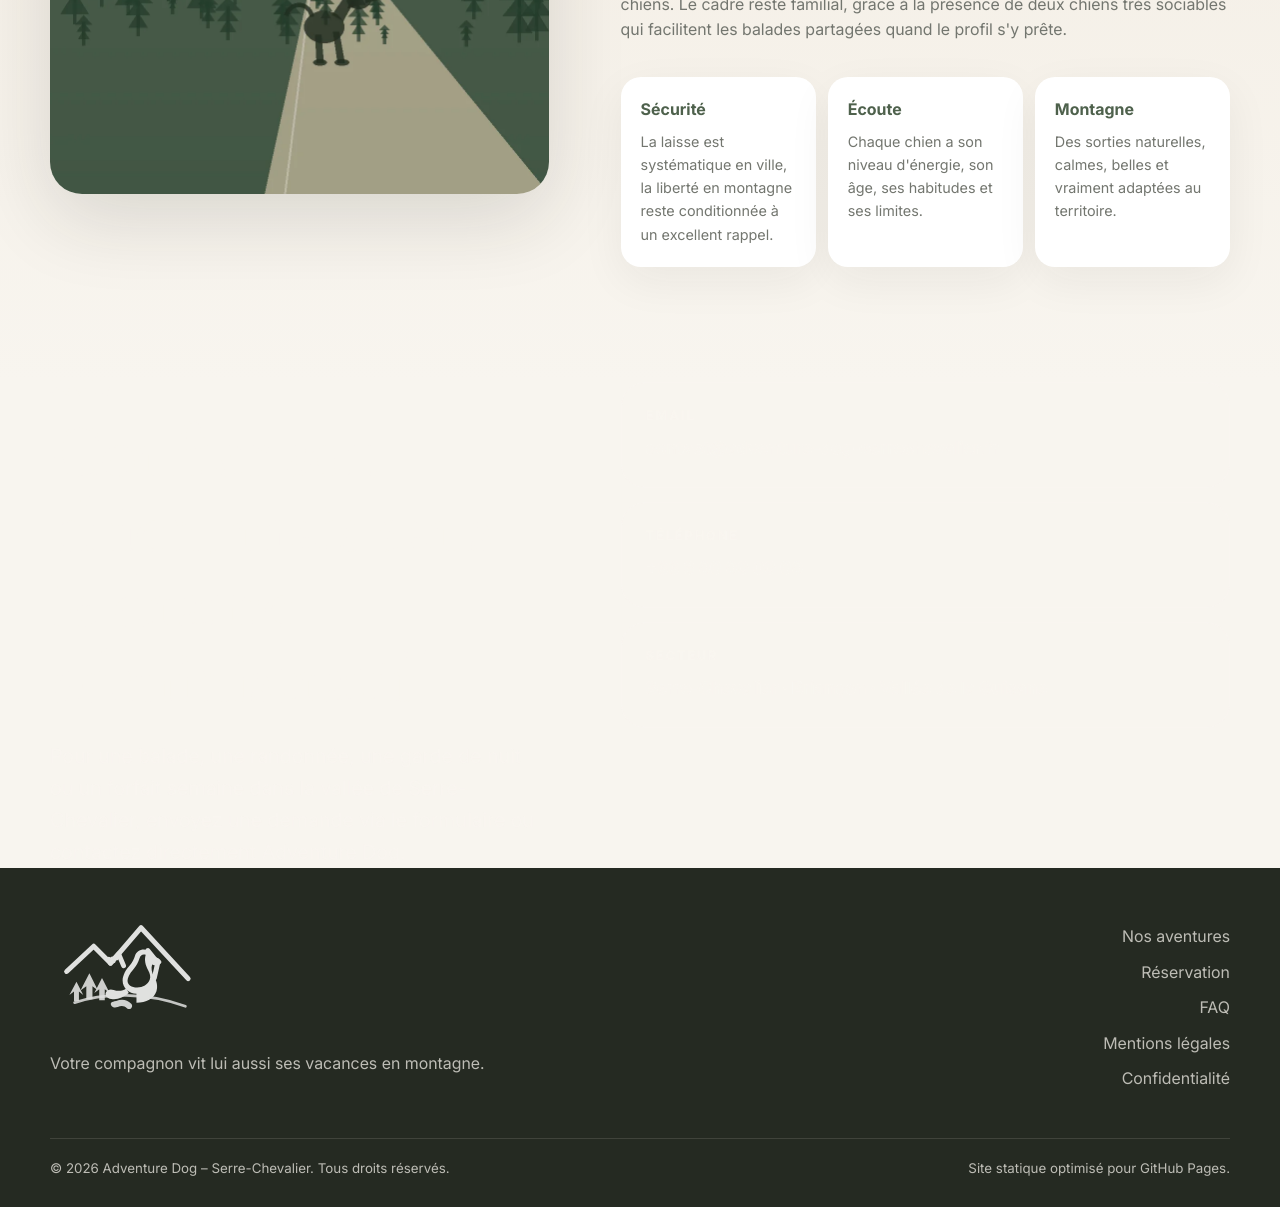
==== commit 815411fa: "Update contact email and phone number in index.html" ====
--- a/index.html
+++ b/index.html
@@ -312,13 +312,13 @@
           <p class="lead">Pour une balade, une randonnée, une garde de nuit ou un forfait semaine dans la vallée de Serre-Chevalier, envoyez une demande via le formulaire ou contactez directement Adventure Dog.</p>
         </div>
         <div class="contact-cards reveal">
-        <a class="contact-card" href="mailto:fouchyelias@gmail.com?subject=Demande%20de%20renseignement%20Adventure%20Dog">
+        <a class="contact-card" href="mailto:contact@adventure-dog-serrechevalier.fr">
             <span>Email</span>
-            <strong>fouchyelias@gmail.com</strong>
-        </a>
-          <a class="contact-card" href="tel:+33650473383">
+            <strong>contact@adventure-dog-serrechevalier.fr</strong>
+          </a>
+          <a class="contact-card" href="tel:+33000000000">
             <span>Téléphone</span>
-            <strong>+33 6 50 47 33 83</strong>
+            <strong>+33 6 00 00 00 00</strong>
           </a>
           <div class="contact-card">
             <span>Secteur</span>
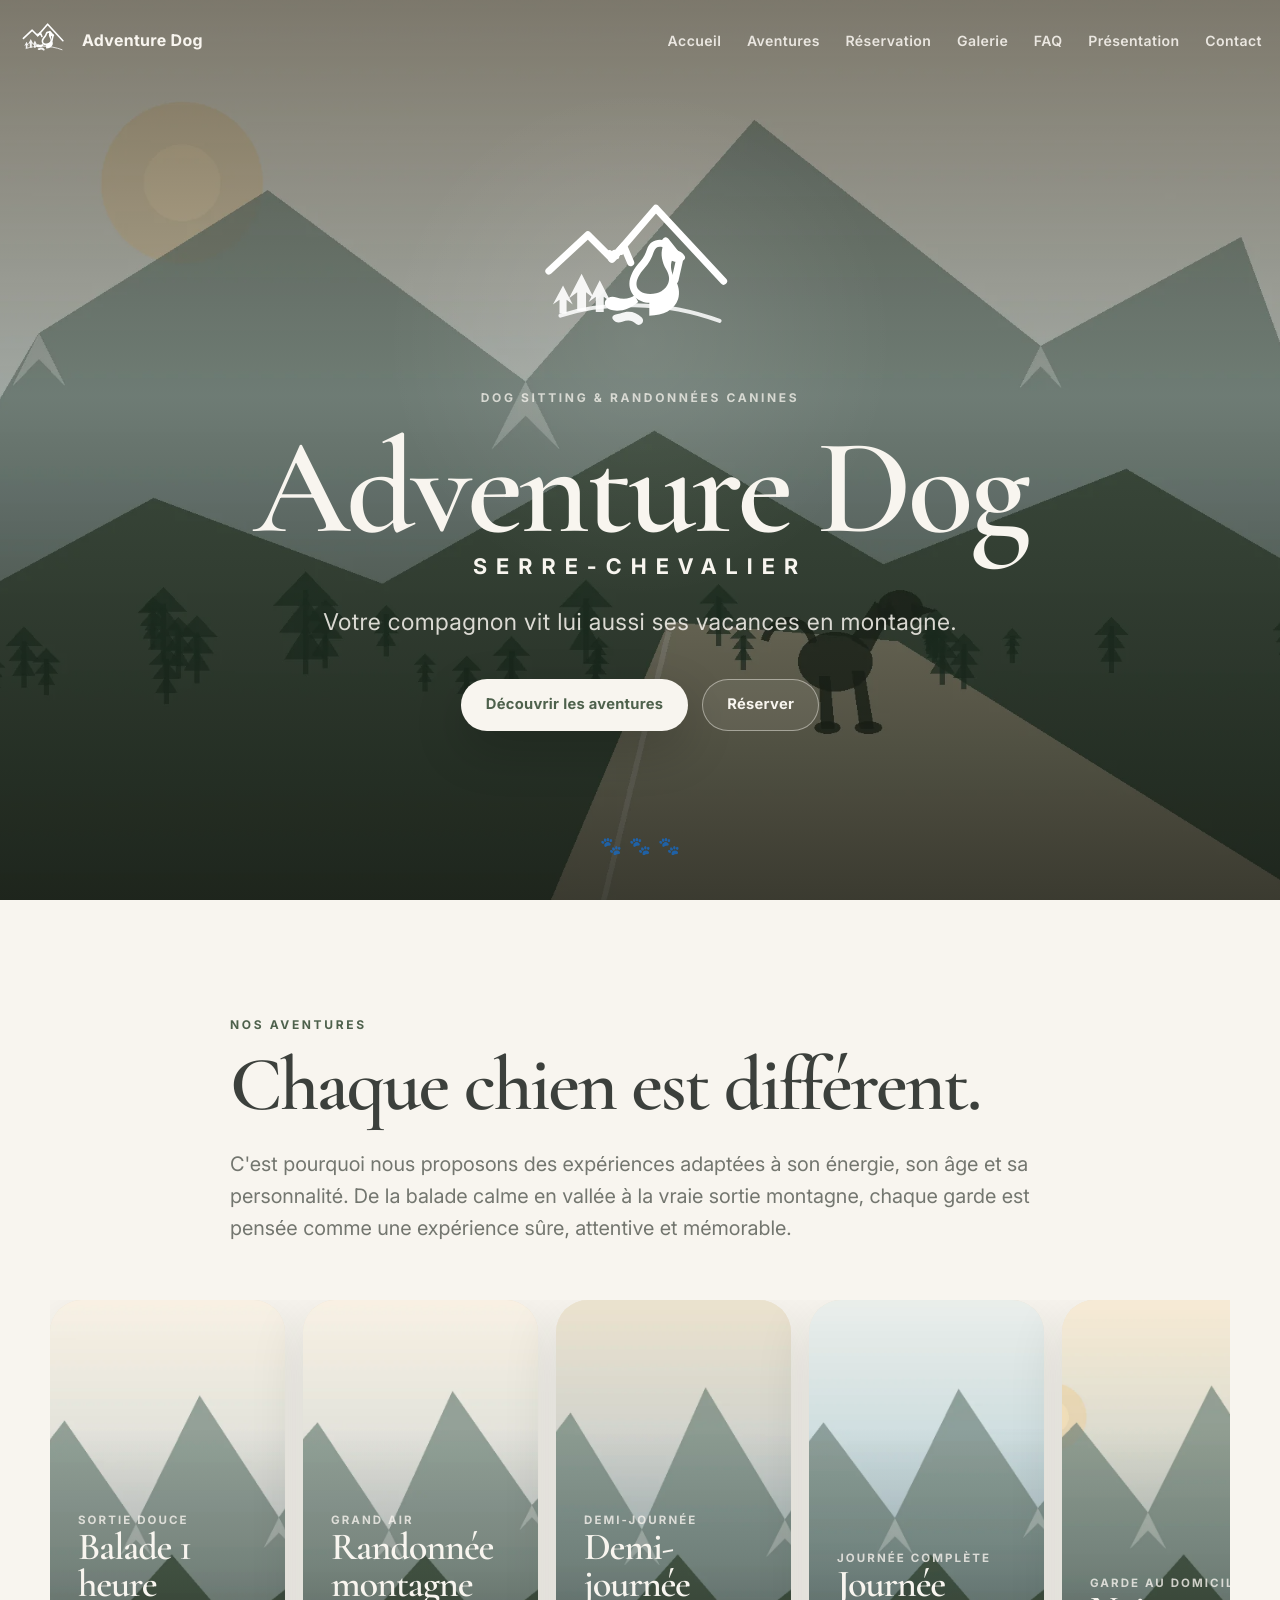
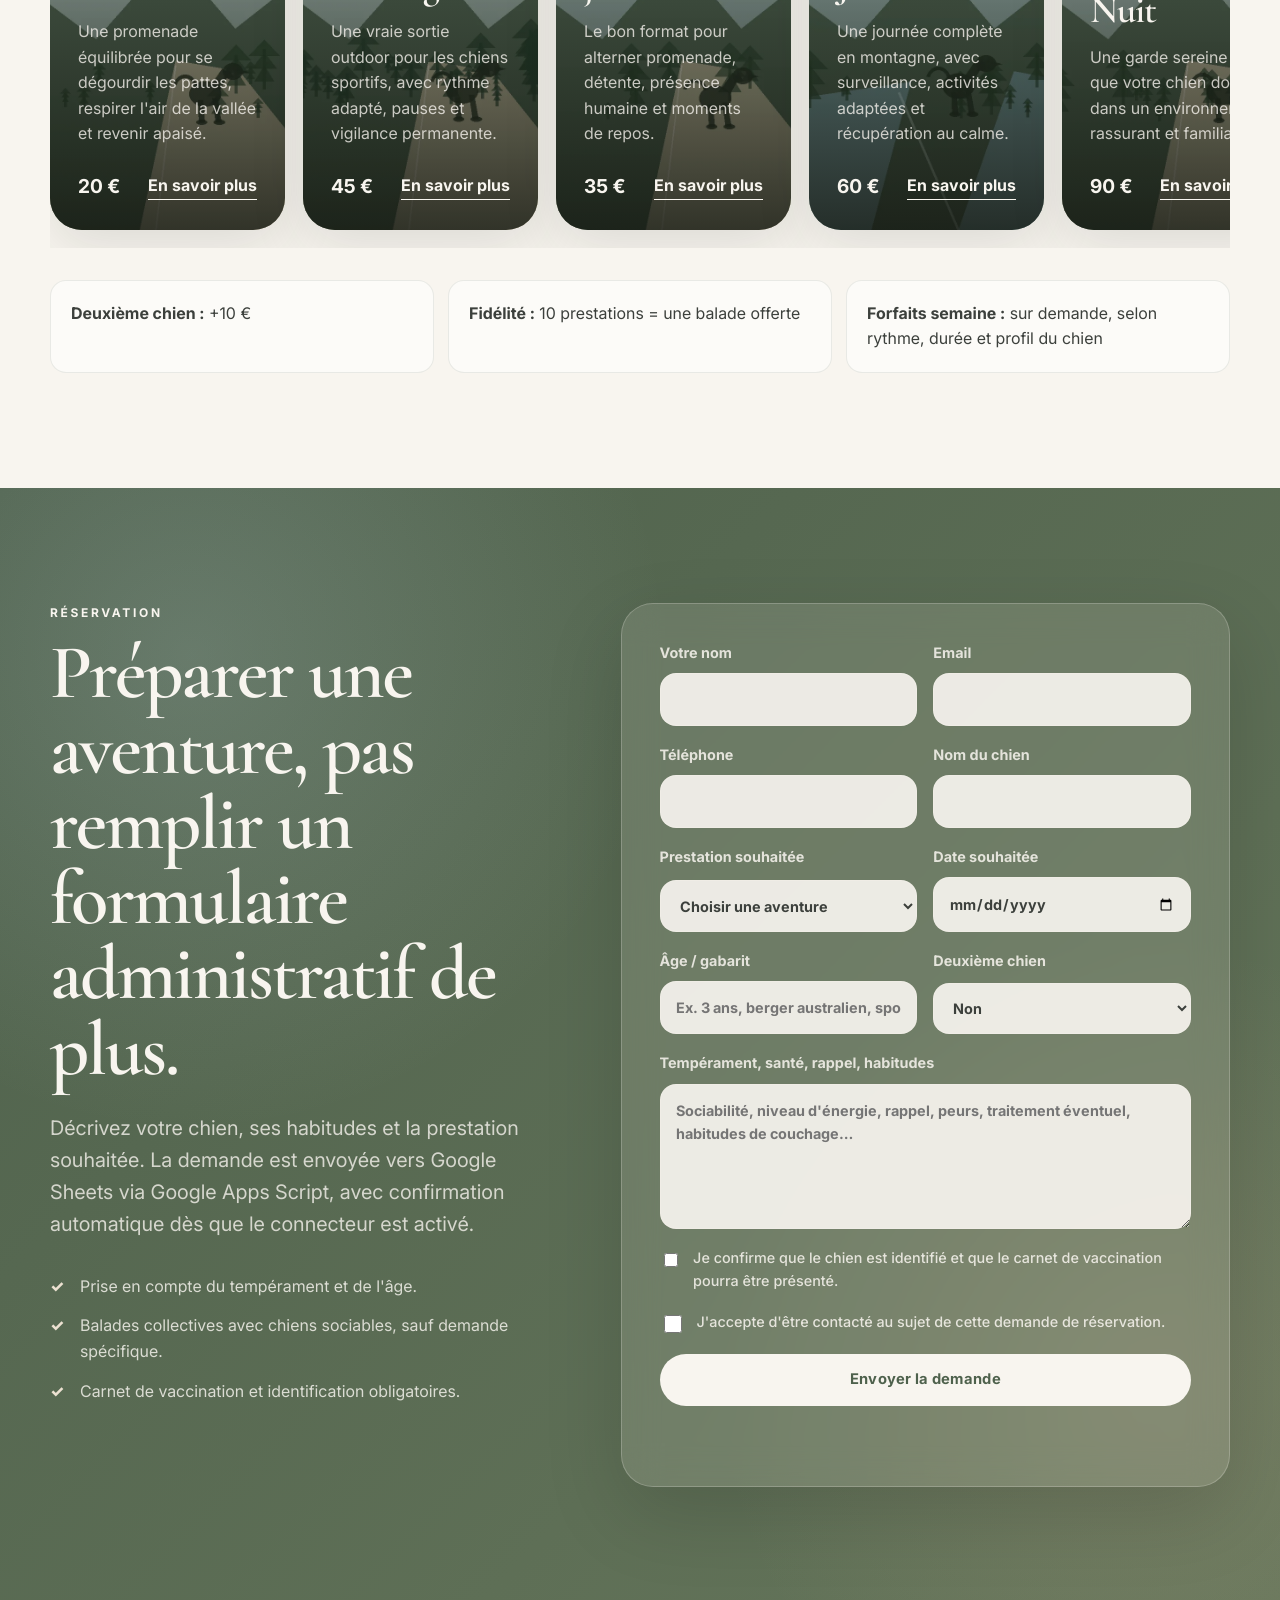
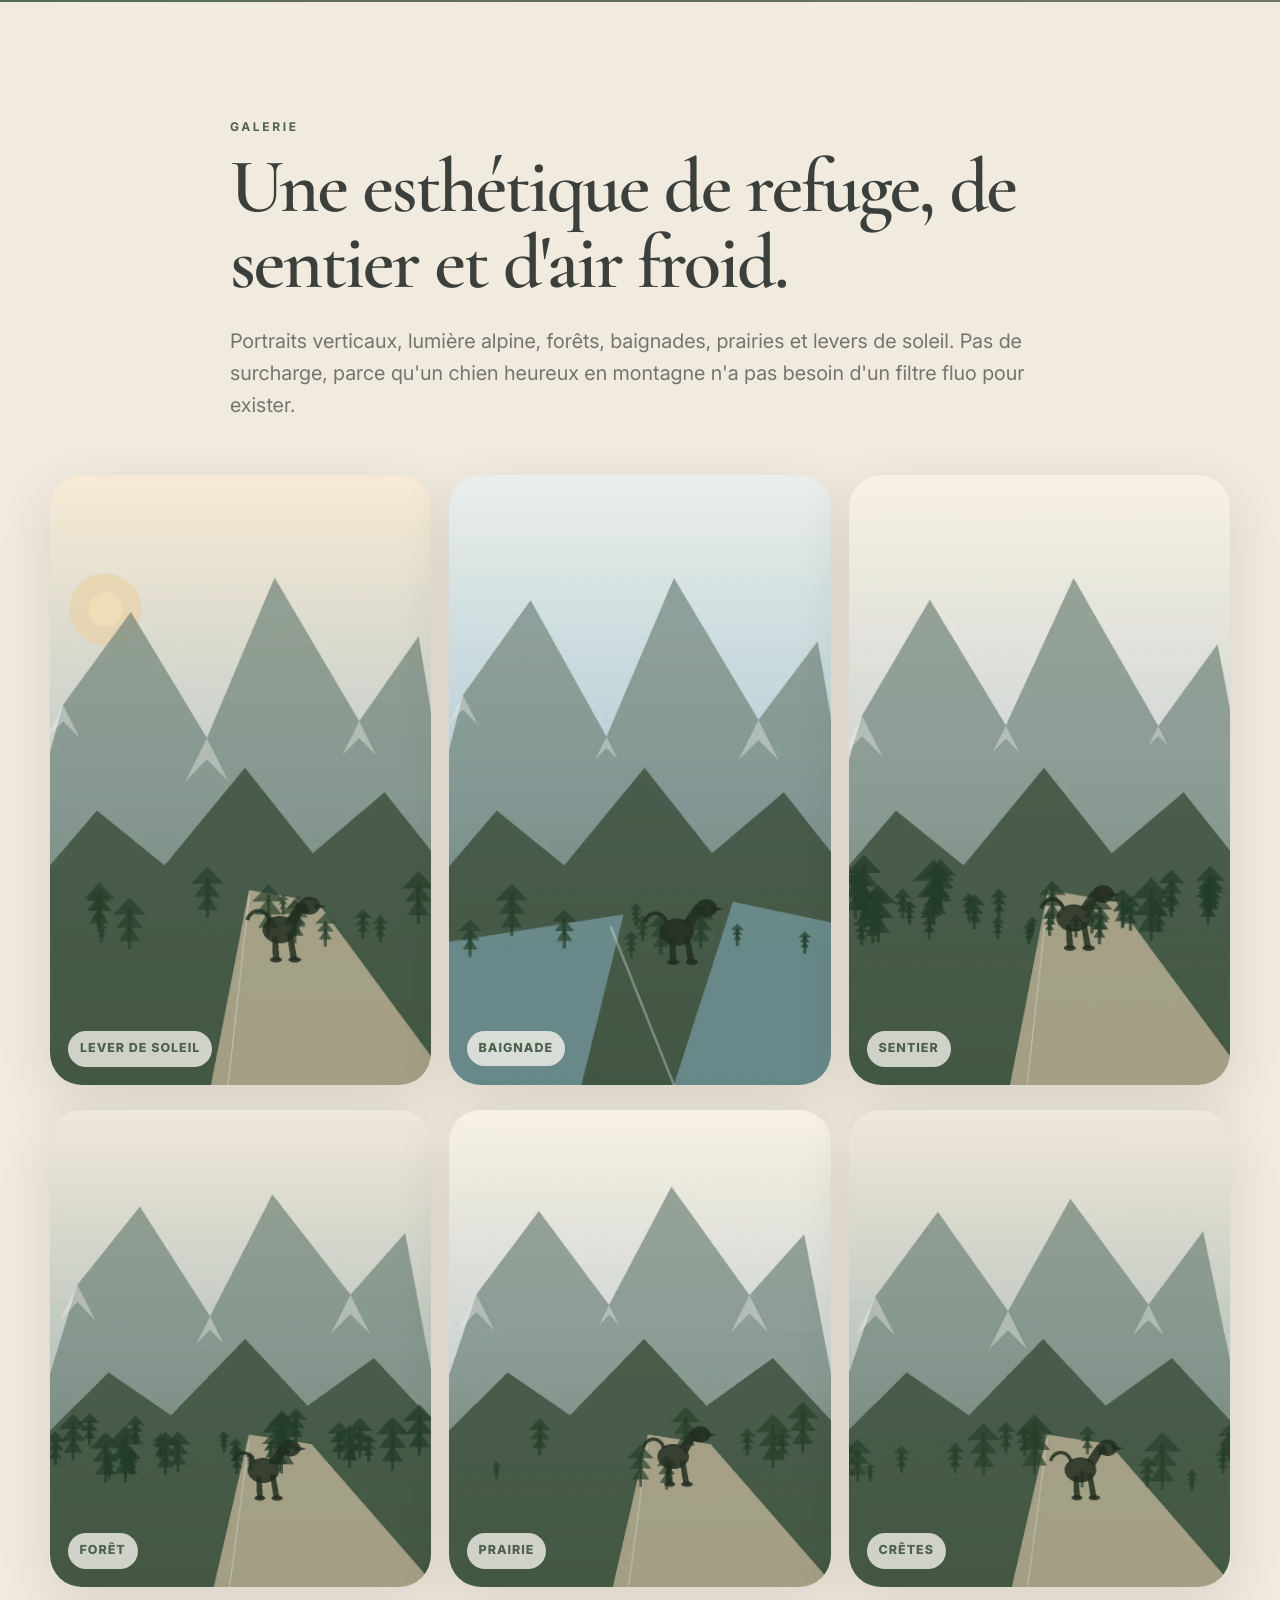
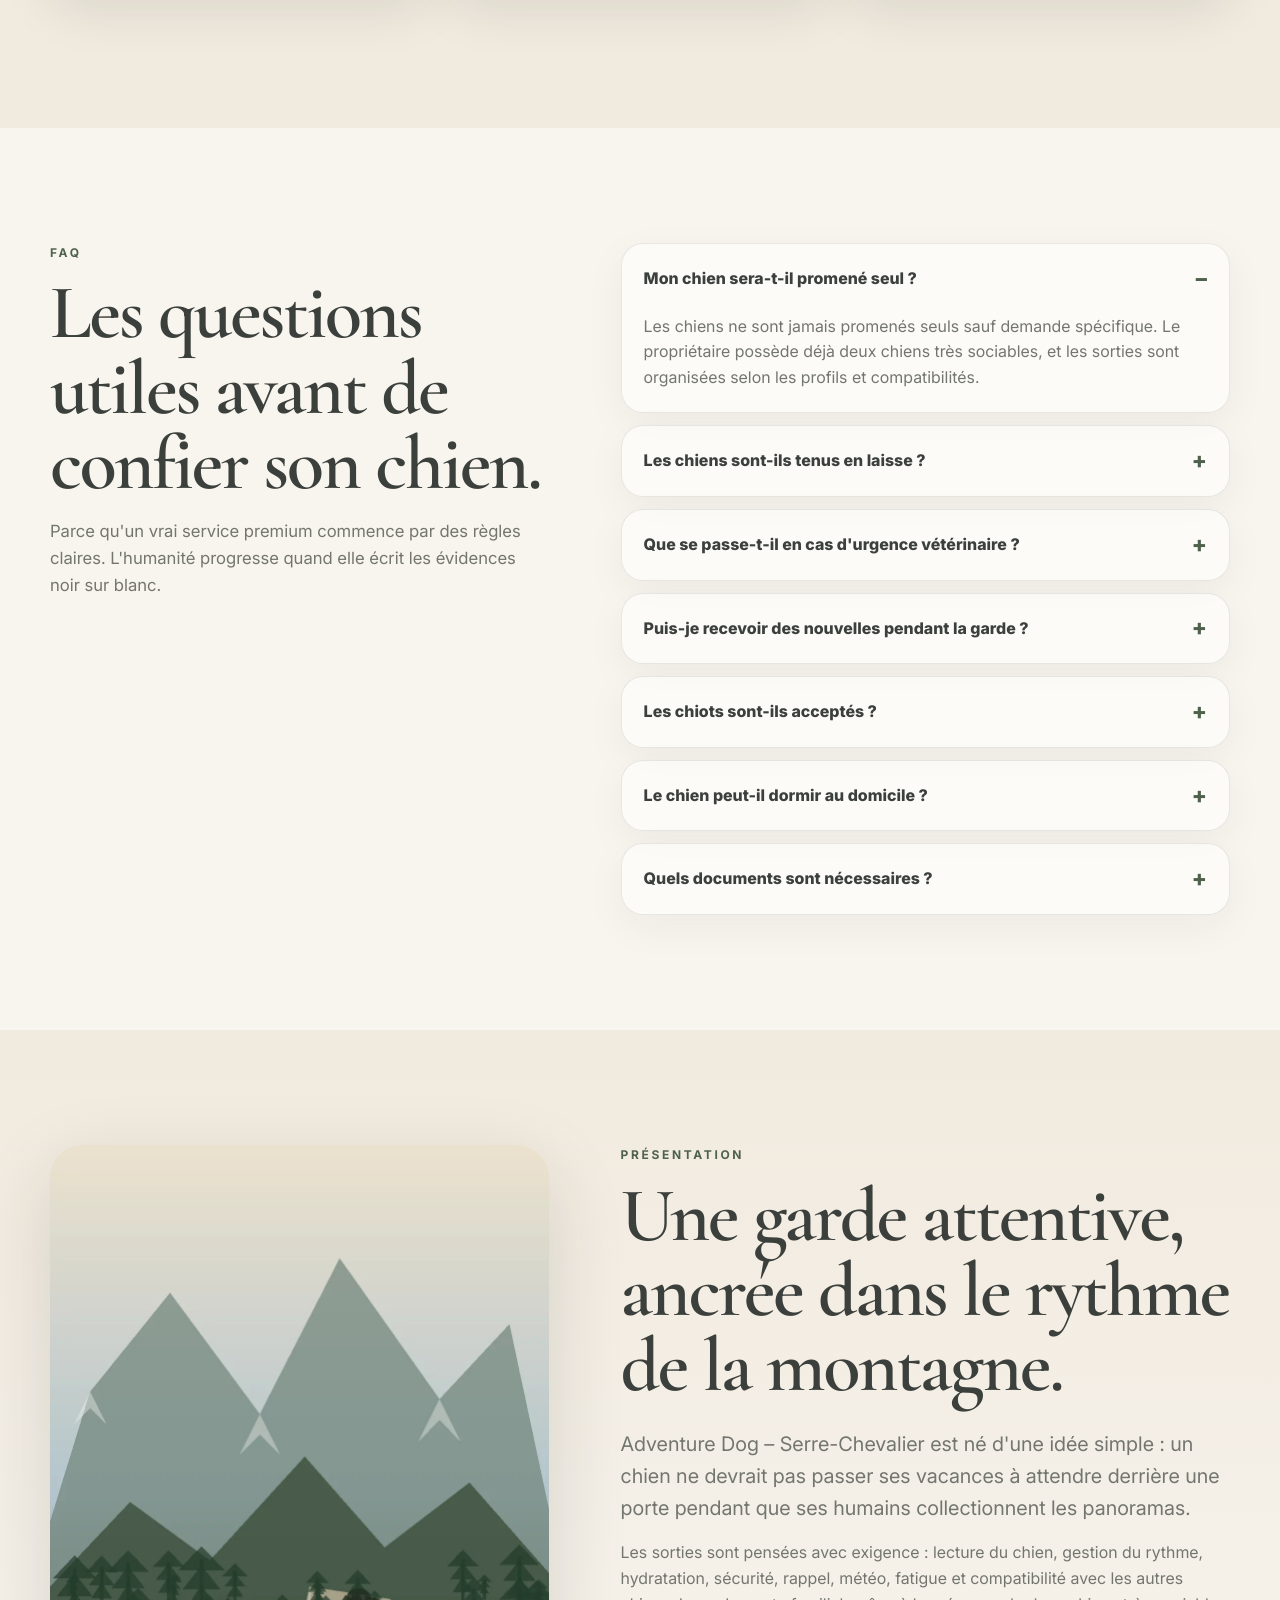
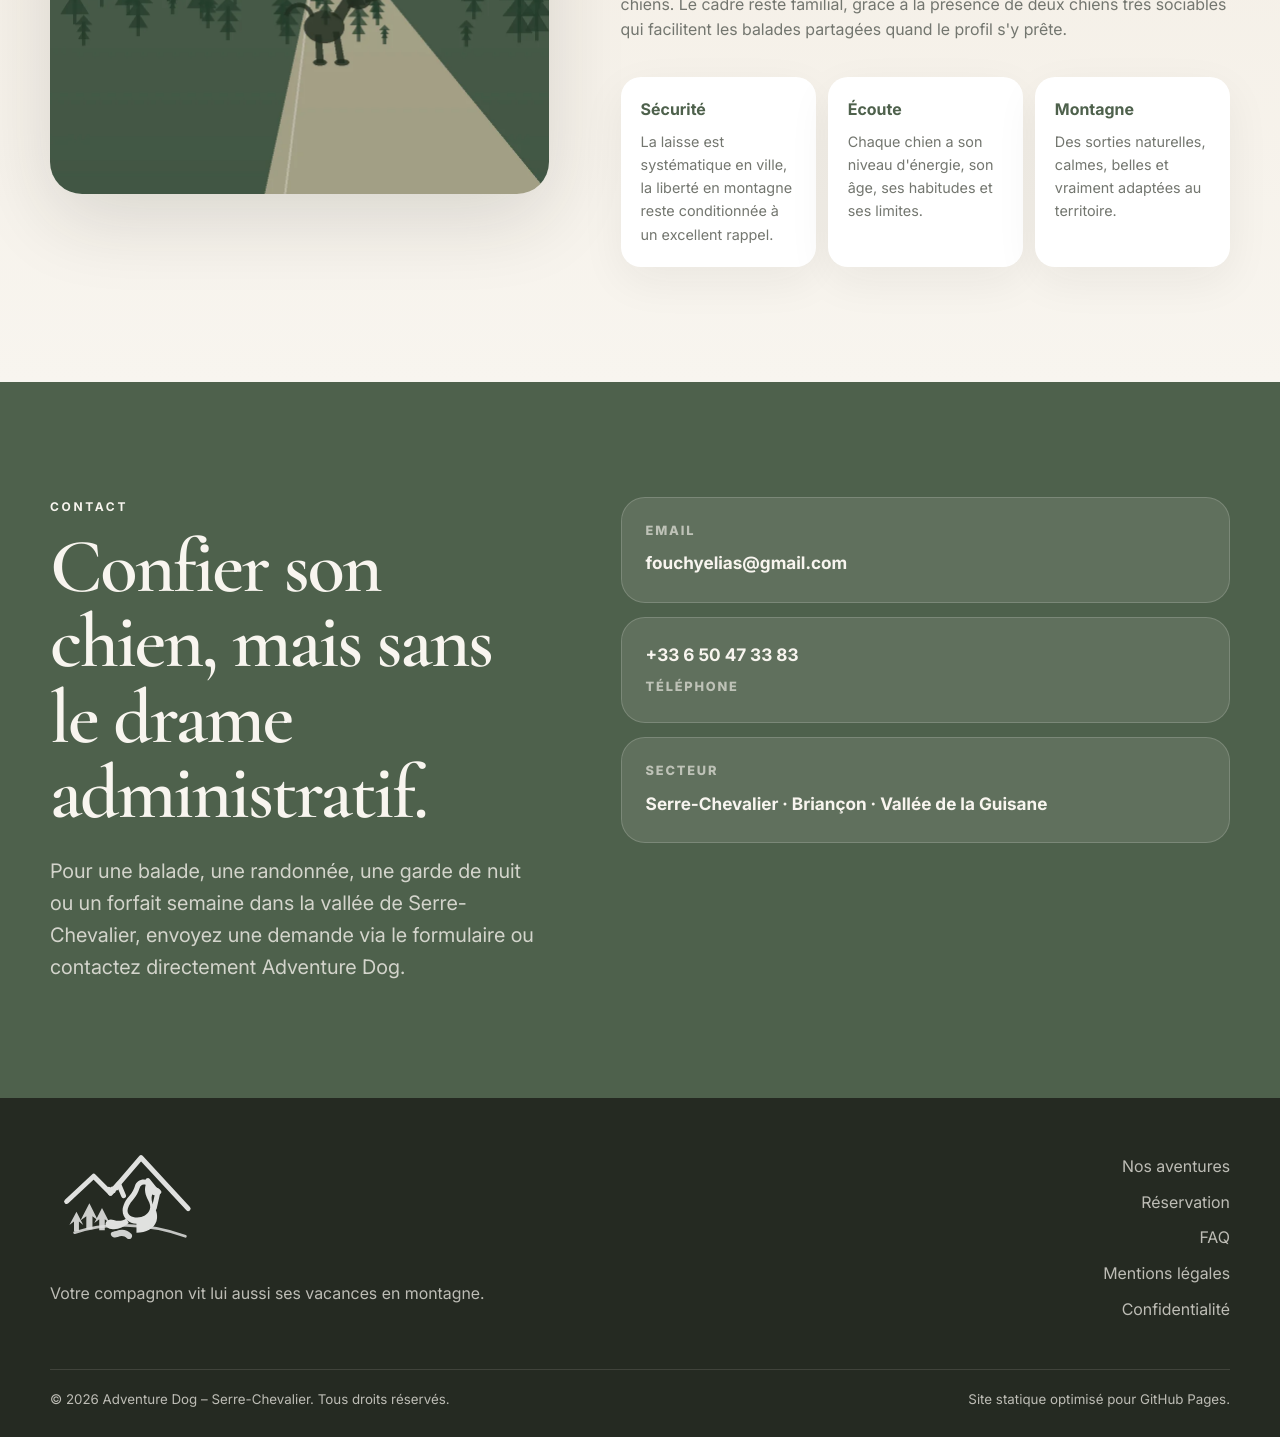
==== commit 1412bc13: "Update index.html" ====
--- a/index.html
+++ b/index.html
@@ -304,7 +304,7 @@
       </div>
     </section>
 
-    <cection class="section contact-section" id="contact">
+    <section class="section contact-section" id="contact">
       <div class="container contact-layout">
         <div class="contact-copy reveal">
           <p class="eyebrow">Contact</p>
@@ -312,13 +312,13 @@
           <p class="lead">Pour une balade, une randonnée, une garde de nuit ou un forfait semaine dans la vallée de Serre-Chevalier, envoyez une demande via le formulaire ou contactez directement Adventure Dog.</p>
         </div>
         <div class="contact-cards reveal">
-        <a class="contact-card" href="mailto:contact@adventure-dog-serrechevalier.fr">
+        <a class="contact-card" href="mailto:fouchyelias@gmail.com">
             <span>Email</span>
-            <strong>contact@adventure-dog-serrechevalier.fr</strong>
+            <strong>fouchyelias@gmail.com</strong>
           </a>
-          <a class="contact-card" href="tel:+33000000000">
+          <a class="contact-card" href="tel:+33650473383">
+            <strong>+33 6 50 47 33 83</strong>
             <span>Téléphone</span>
-            <strong>+33 6 00 00 00 00</strong>
           </a>
           <div class="contact-card">
             <span>Secteur</span>
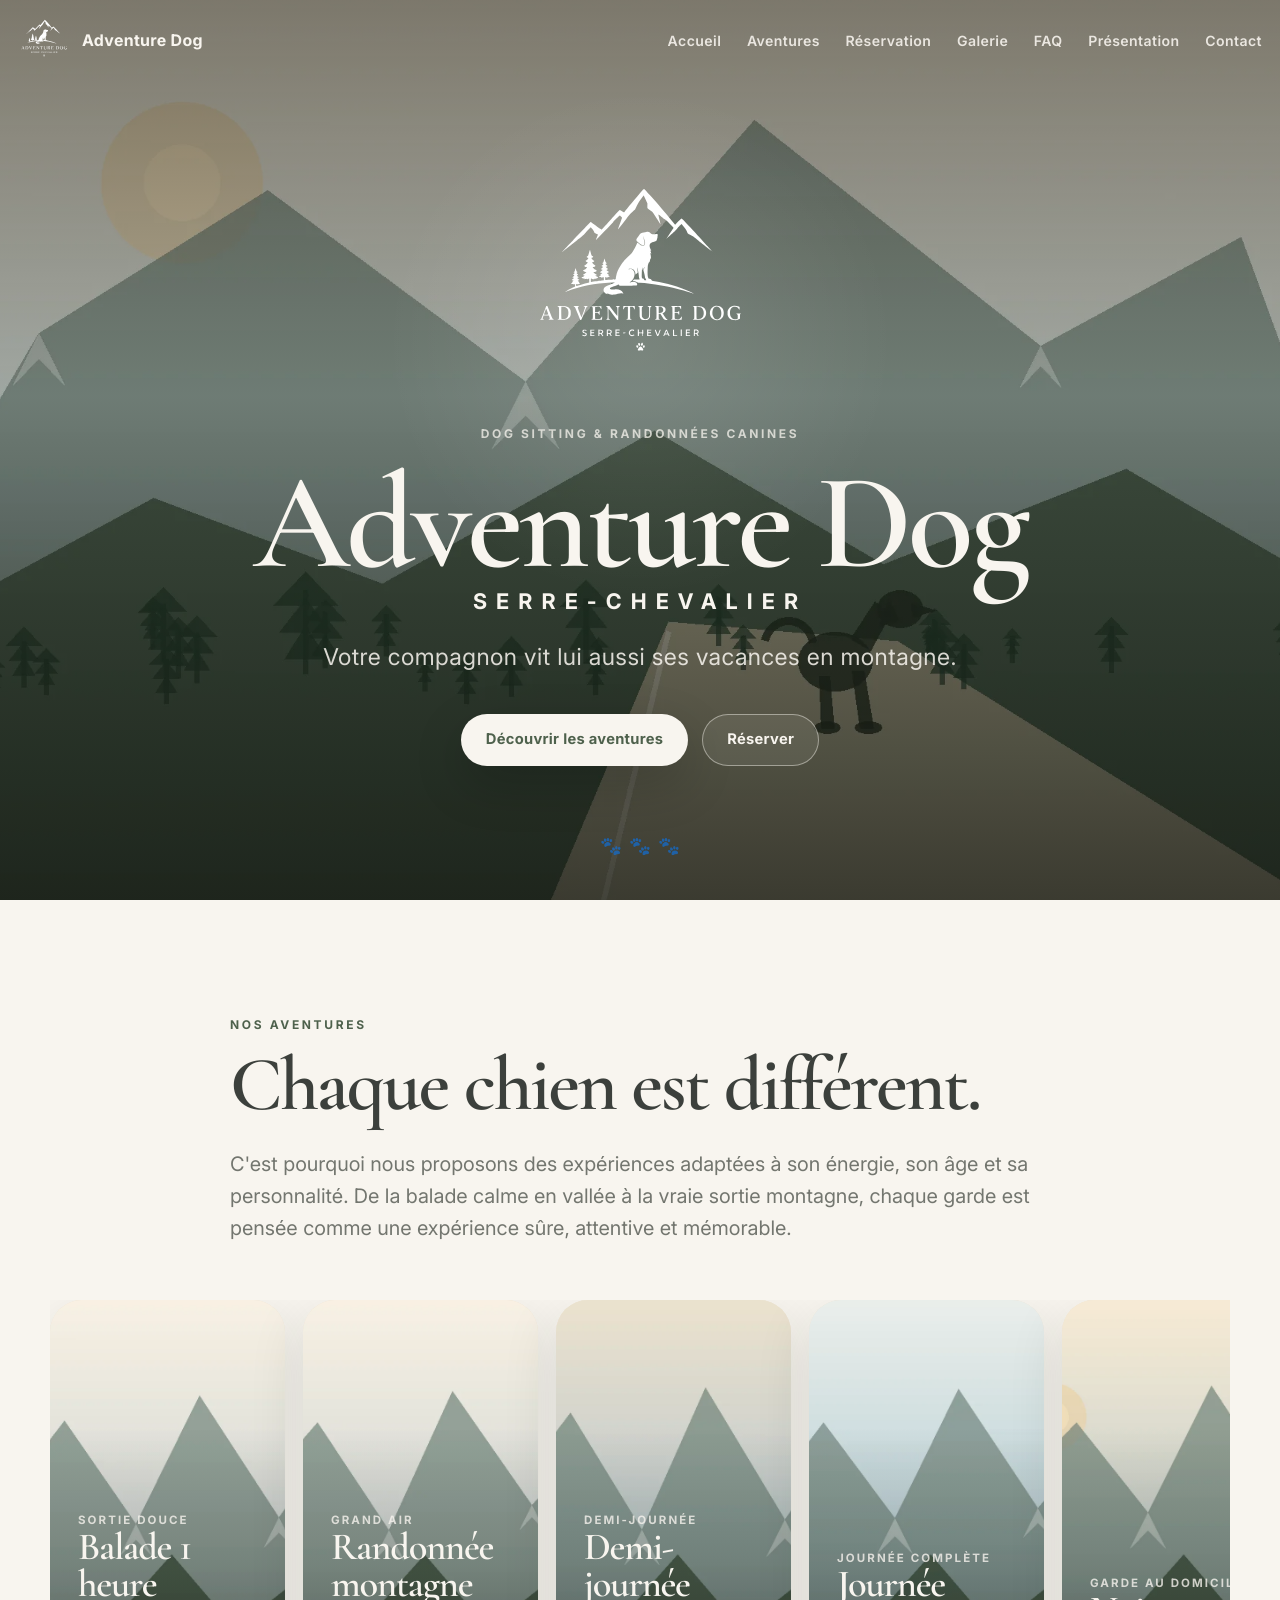
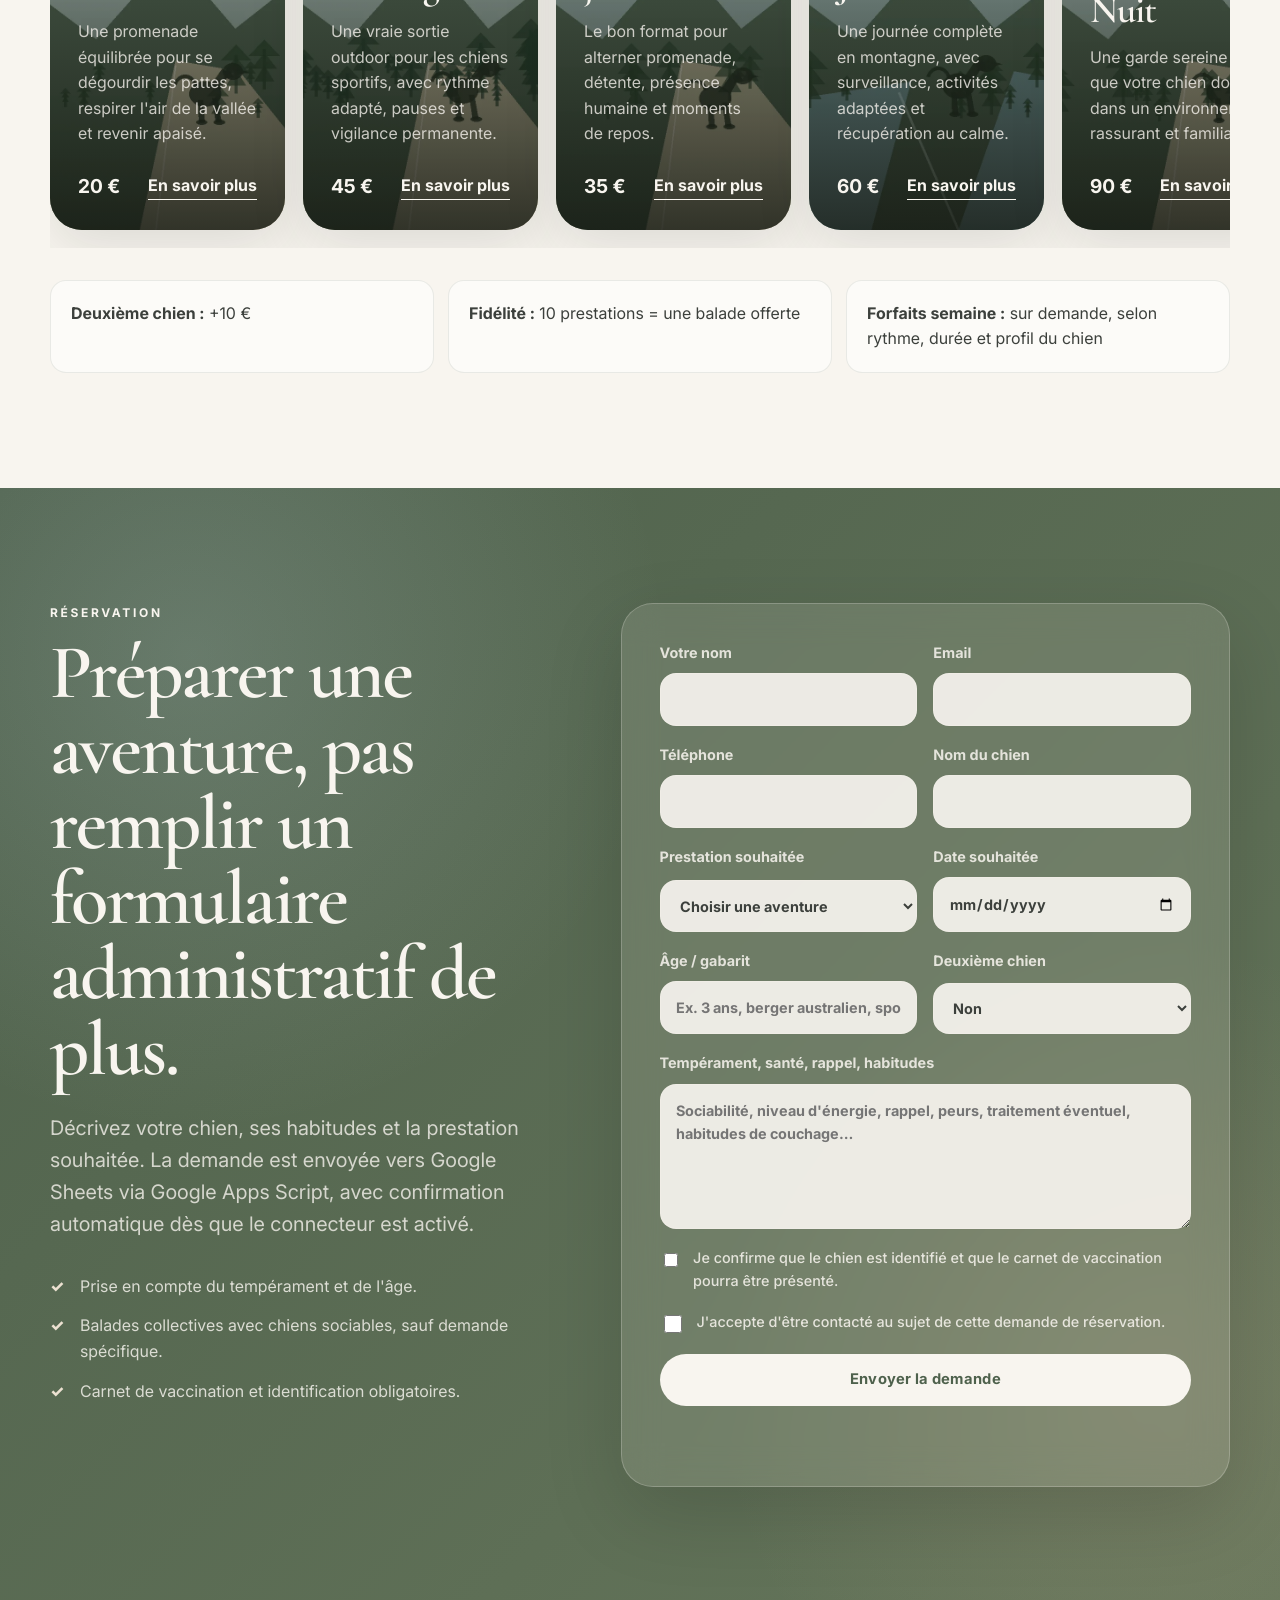
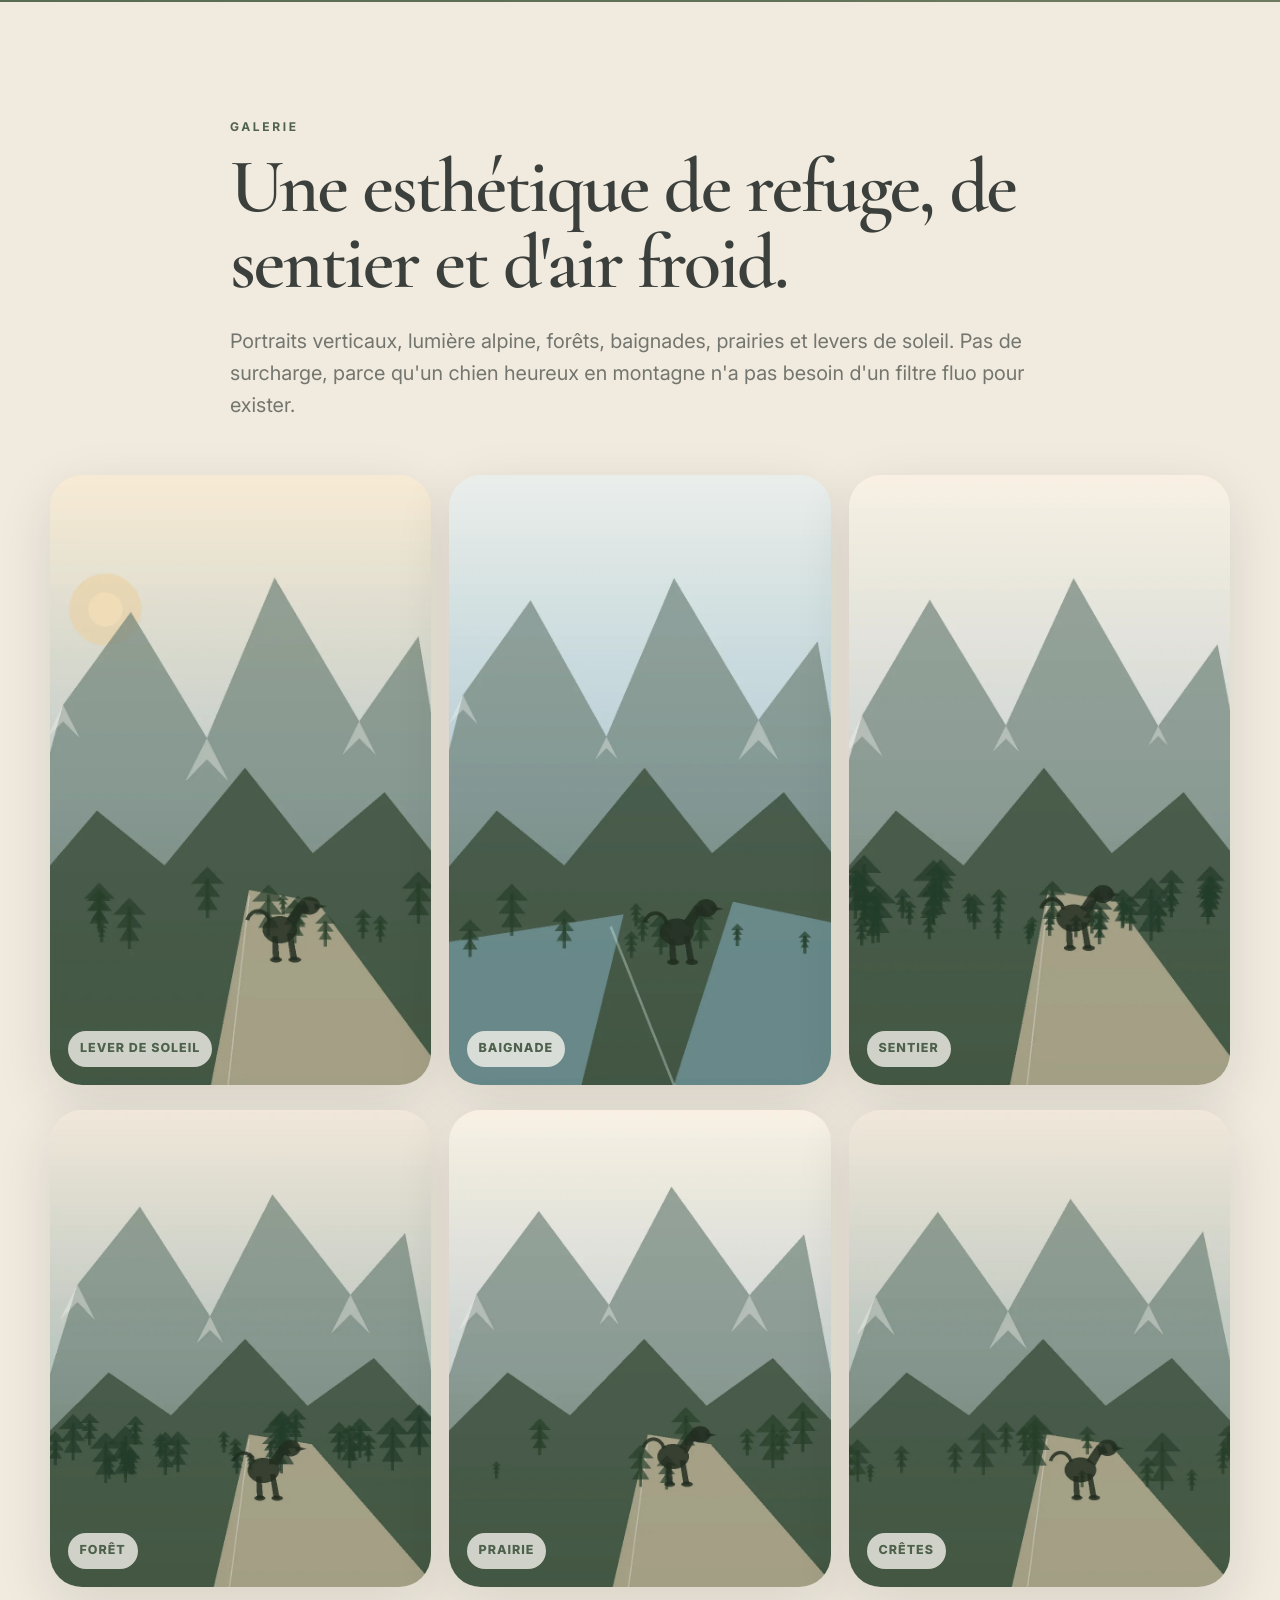
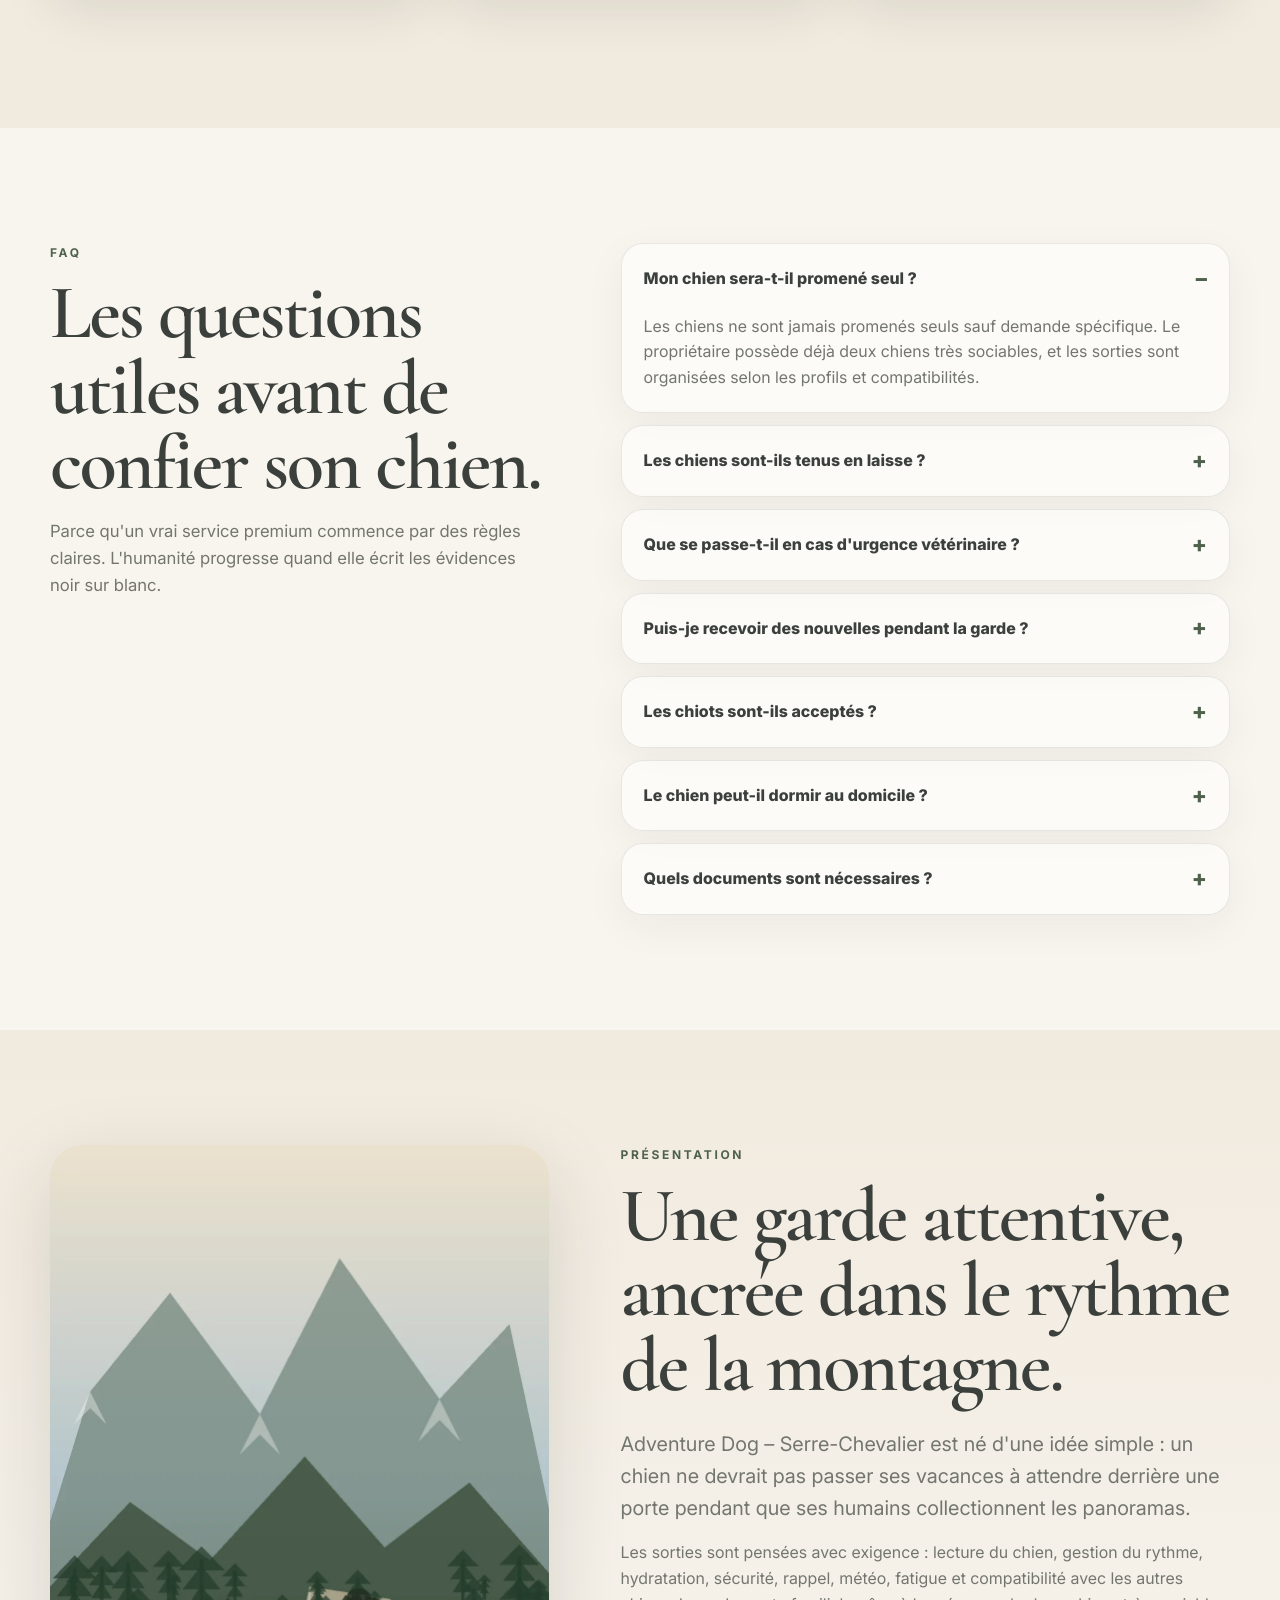
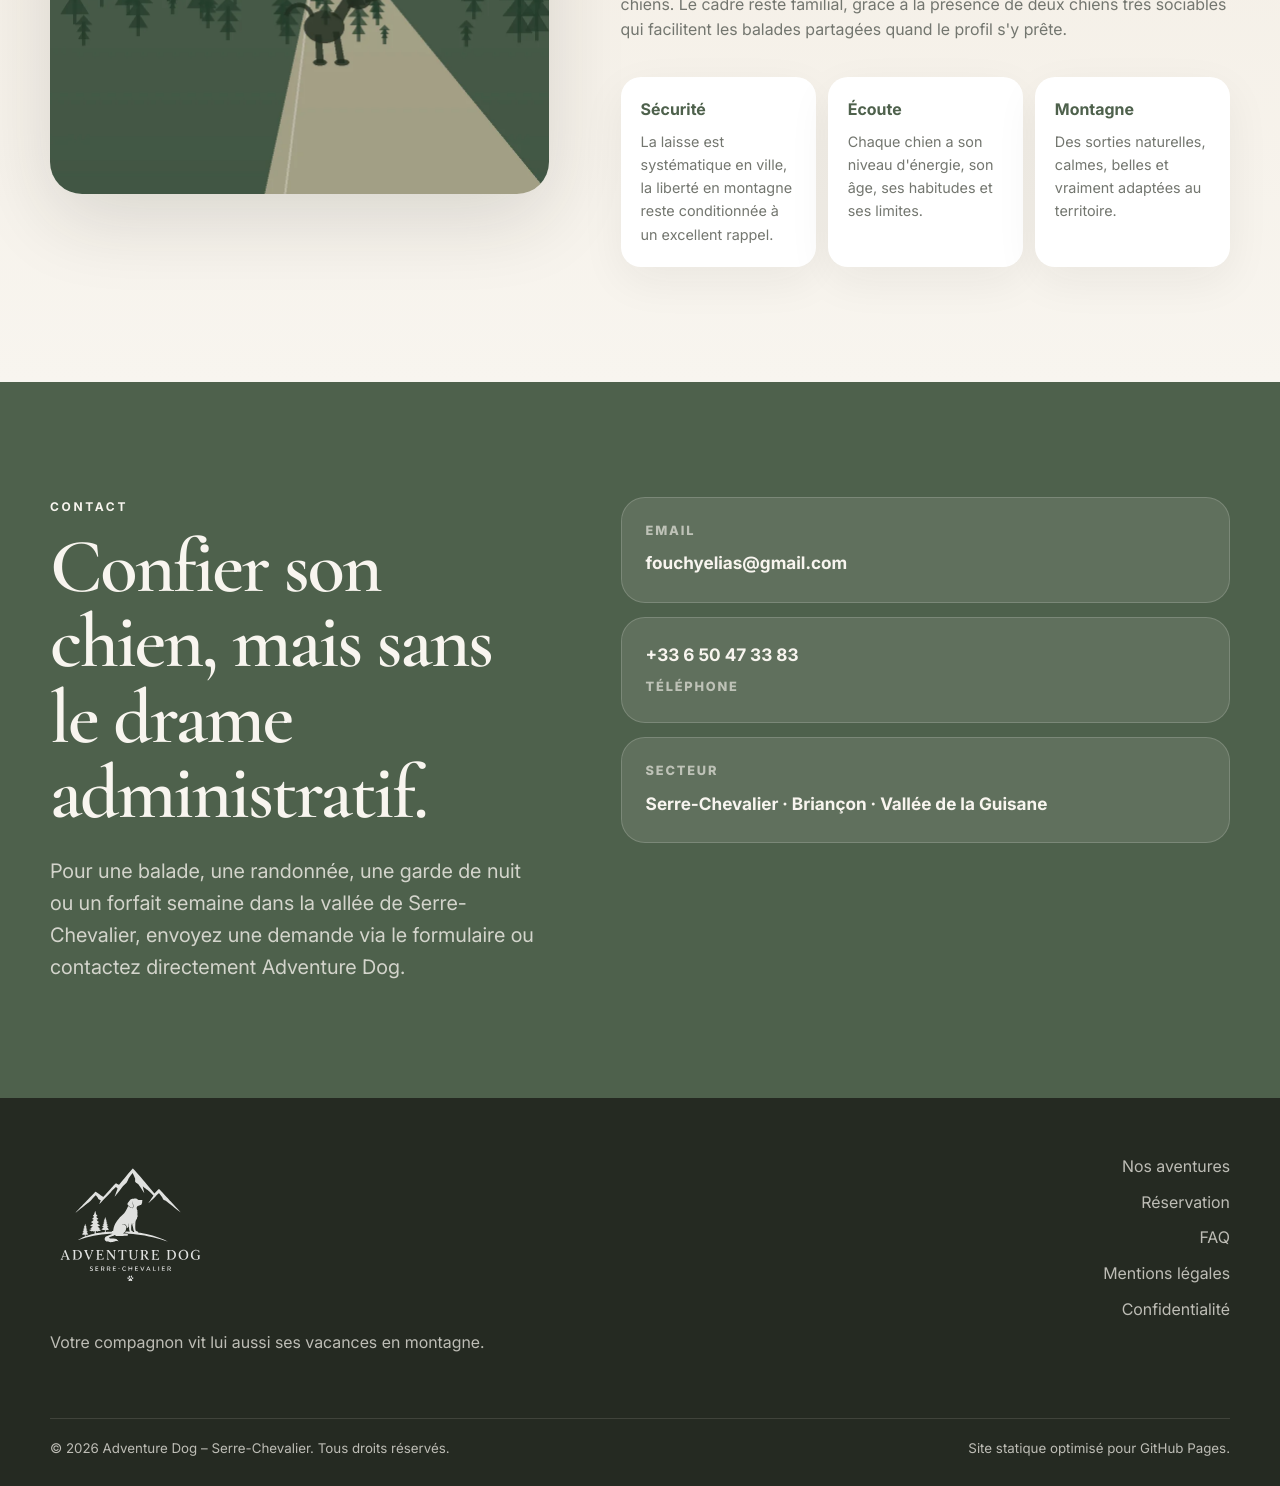
==== commit 90c2e078: "Update index.html" ====
--- a/index.html
+++ b/index.html
@@ -16,7 +16,7 @@
   <meta property="og:site_name" content="Adventure Dog – Serre-Chevalier">
   <title>Adventure Dog – Serre-Chevalier | Dog sitting & randonnées canines</title>
 
-  <link rel="canonical" href="https://adventure-dog-serre-chevalier.github.io/">
+  <link rel="canonical" href="https://oban7.github.io/adventure-dog-serre-chevalier/">
   <link rel="icon" type="image/svg+xml" href="assets/icons/favicon.svg">
   <link rel="preload" href="assets/images/hero.webp" as="image" type="image/webp">
   <link rel="preconnect" href="https://fonts.googleapis.com">
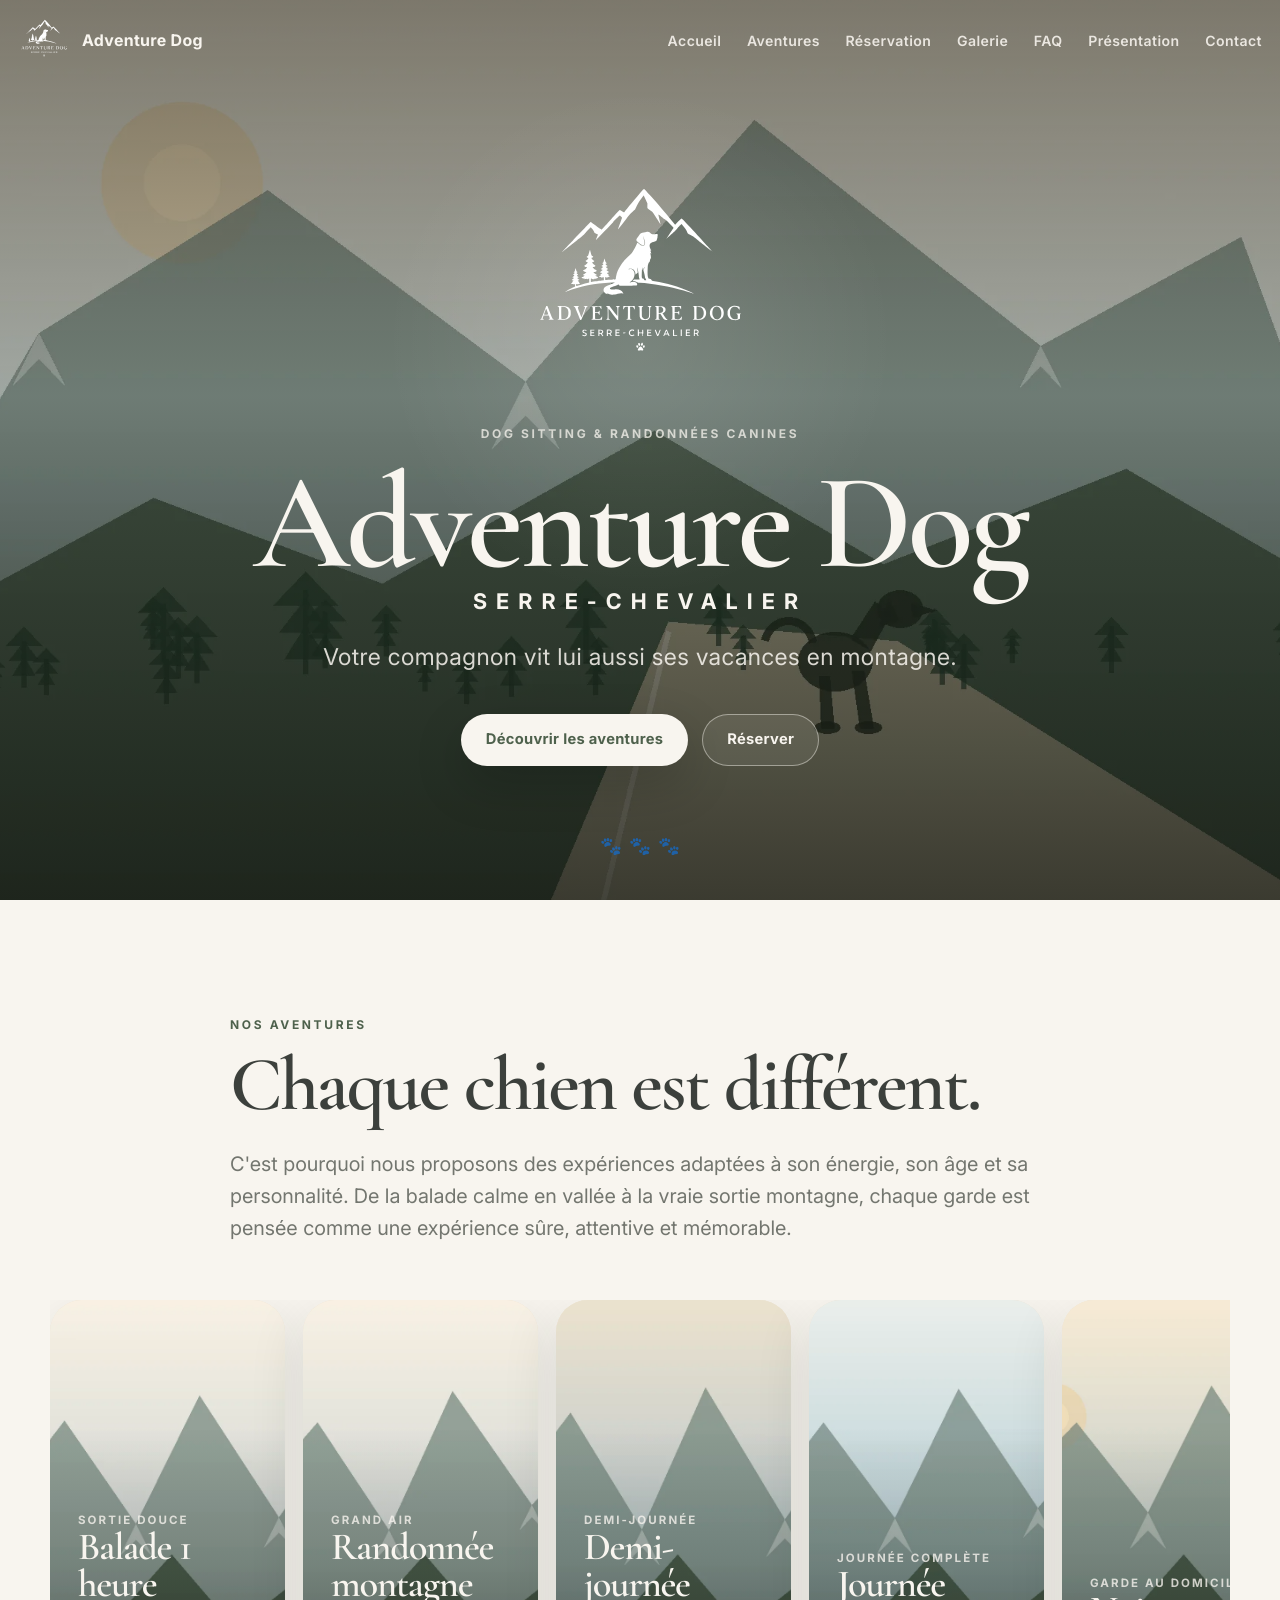
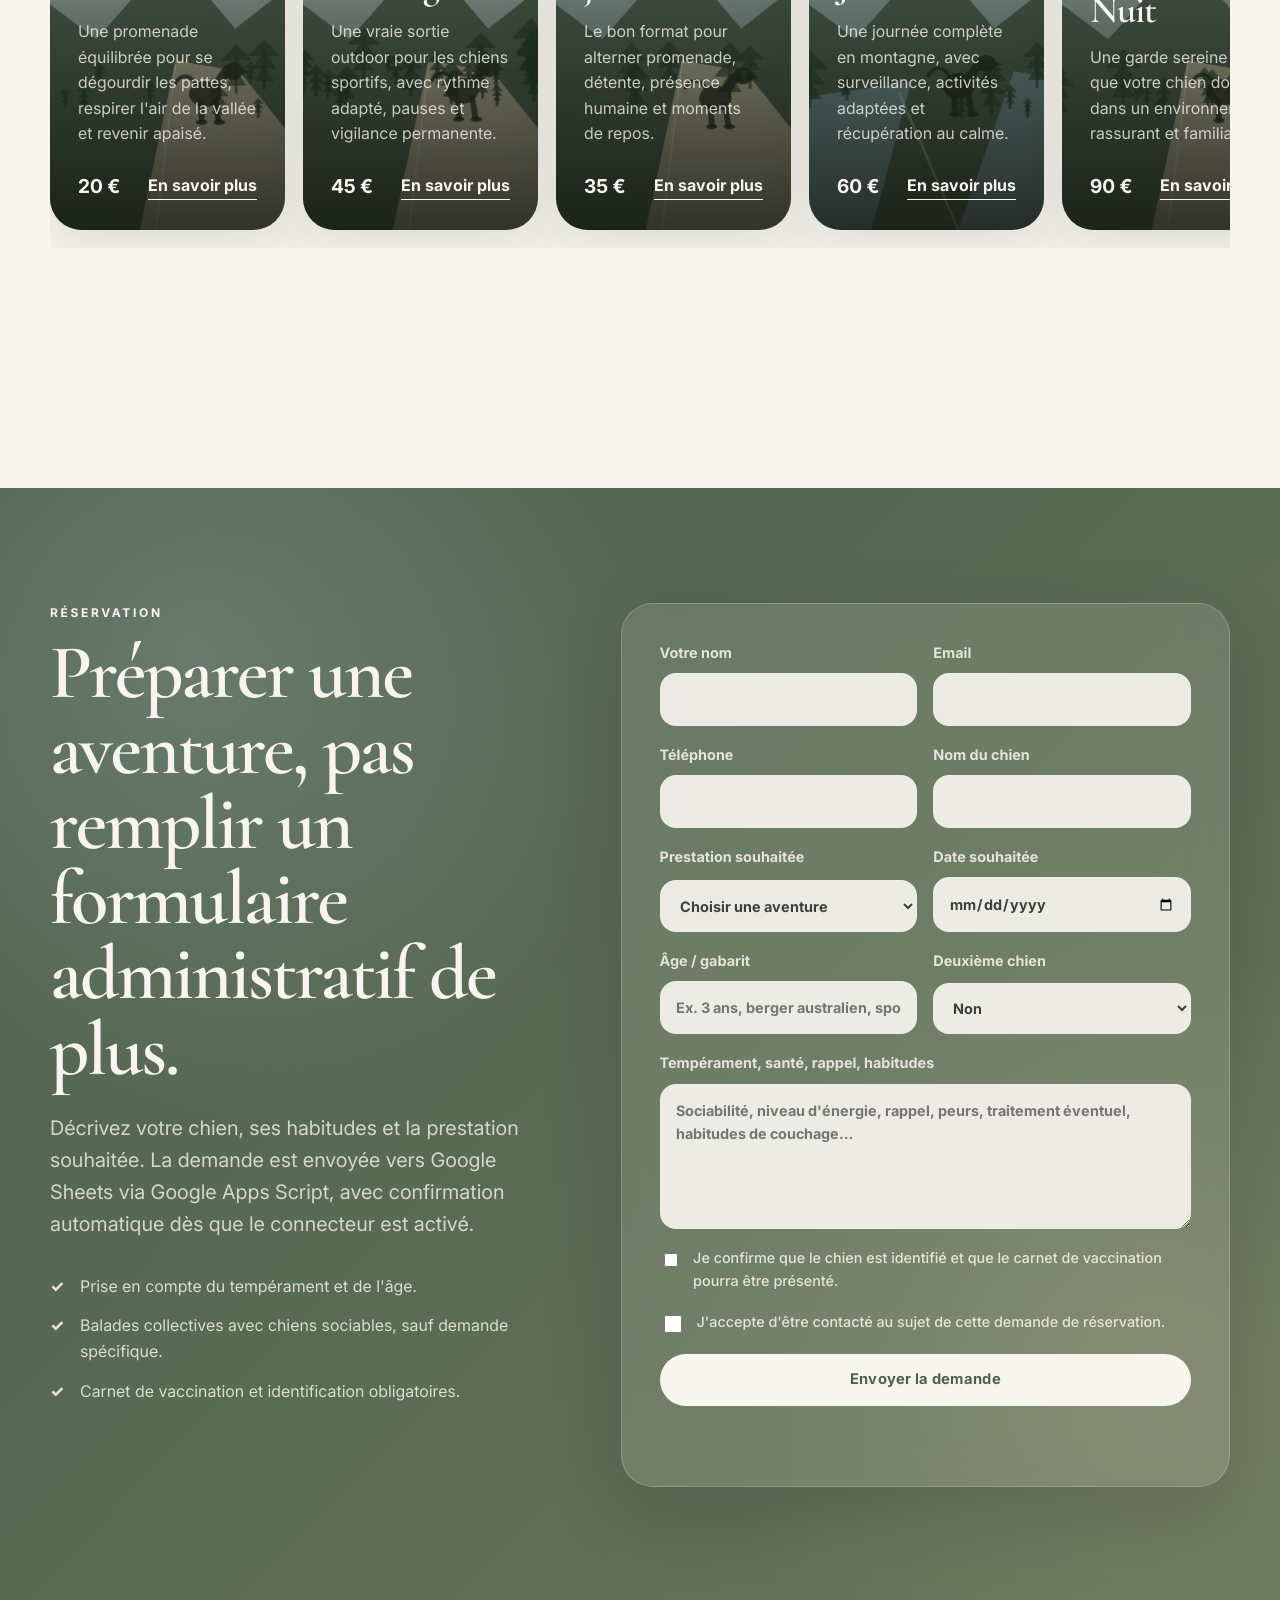
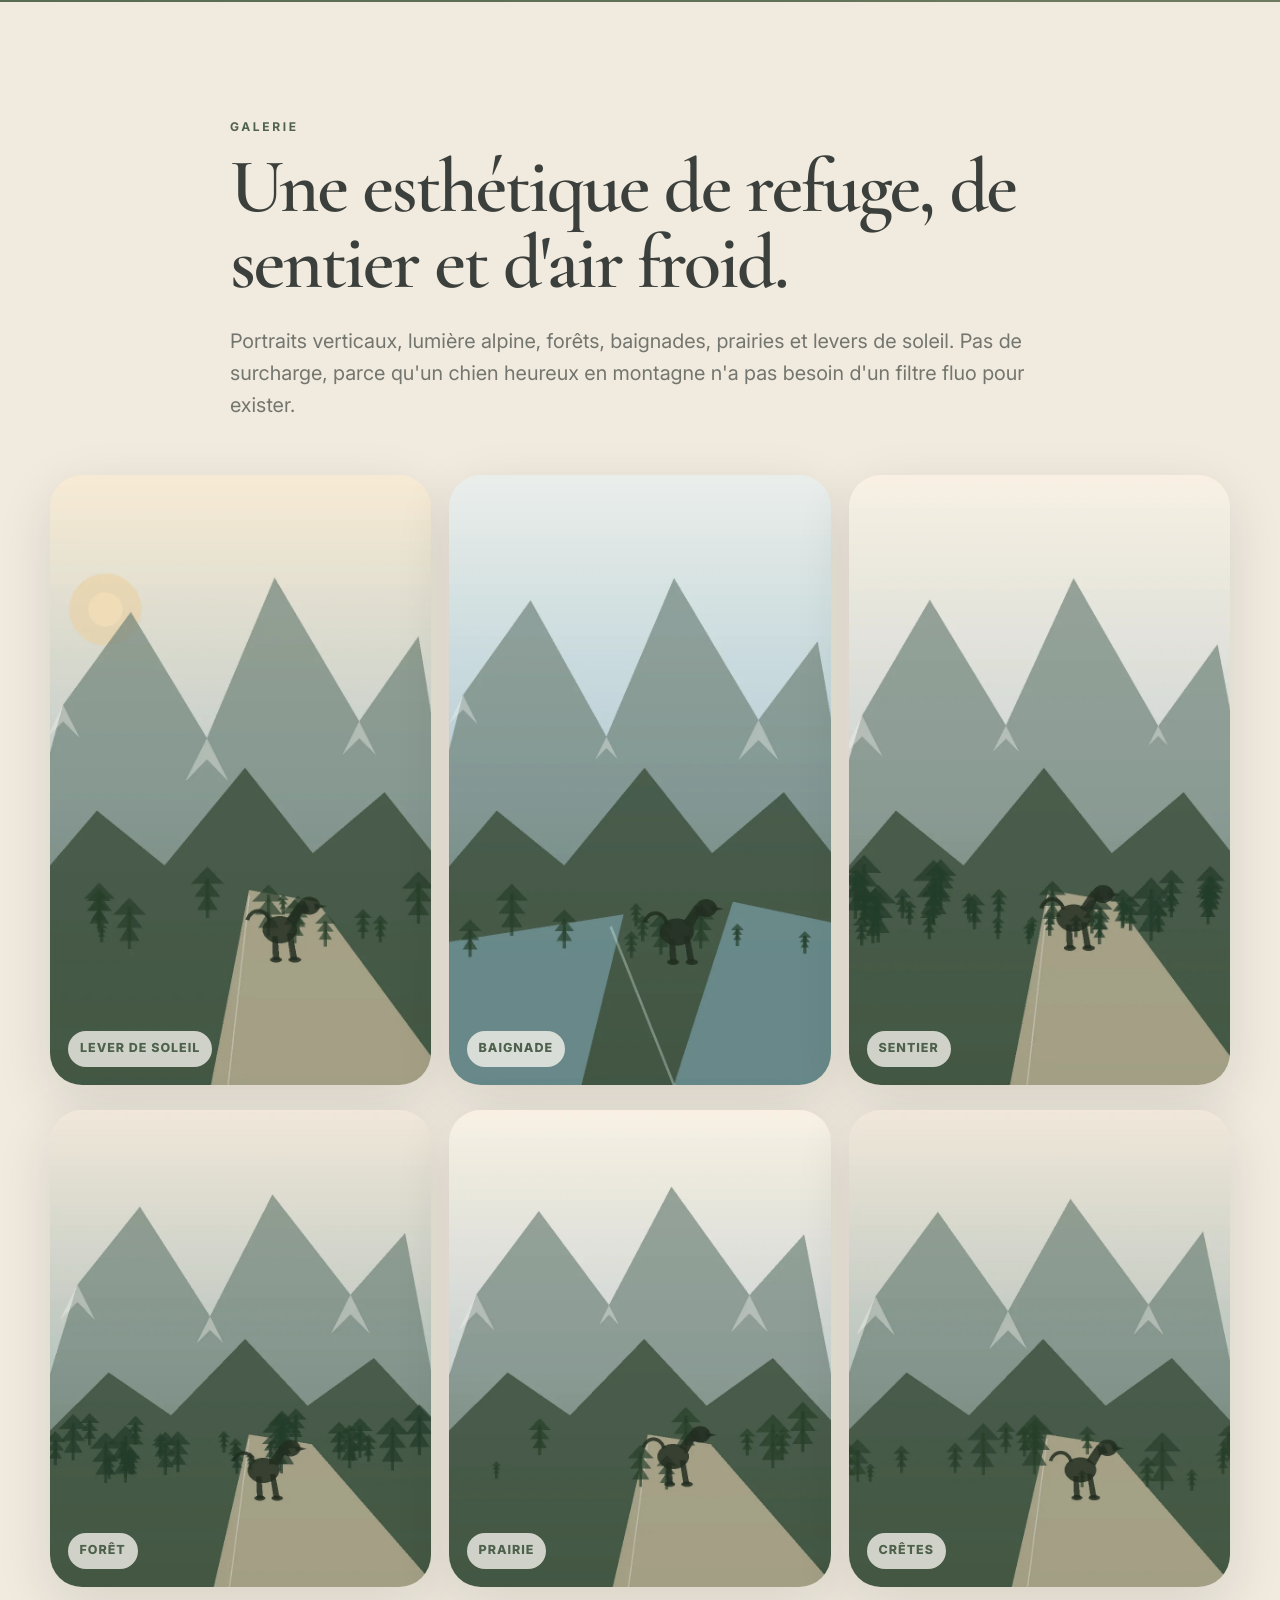
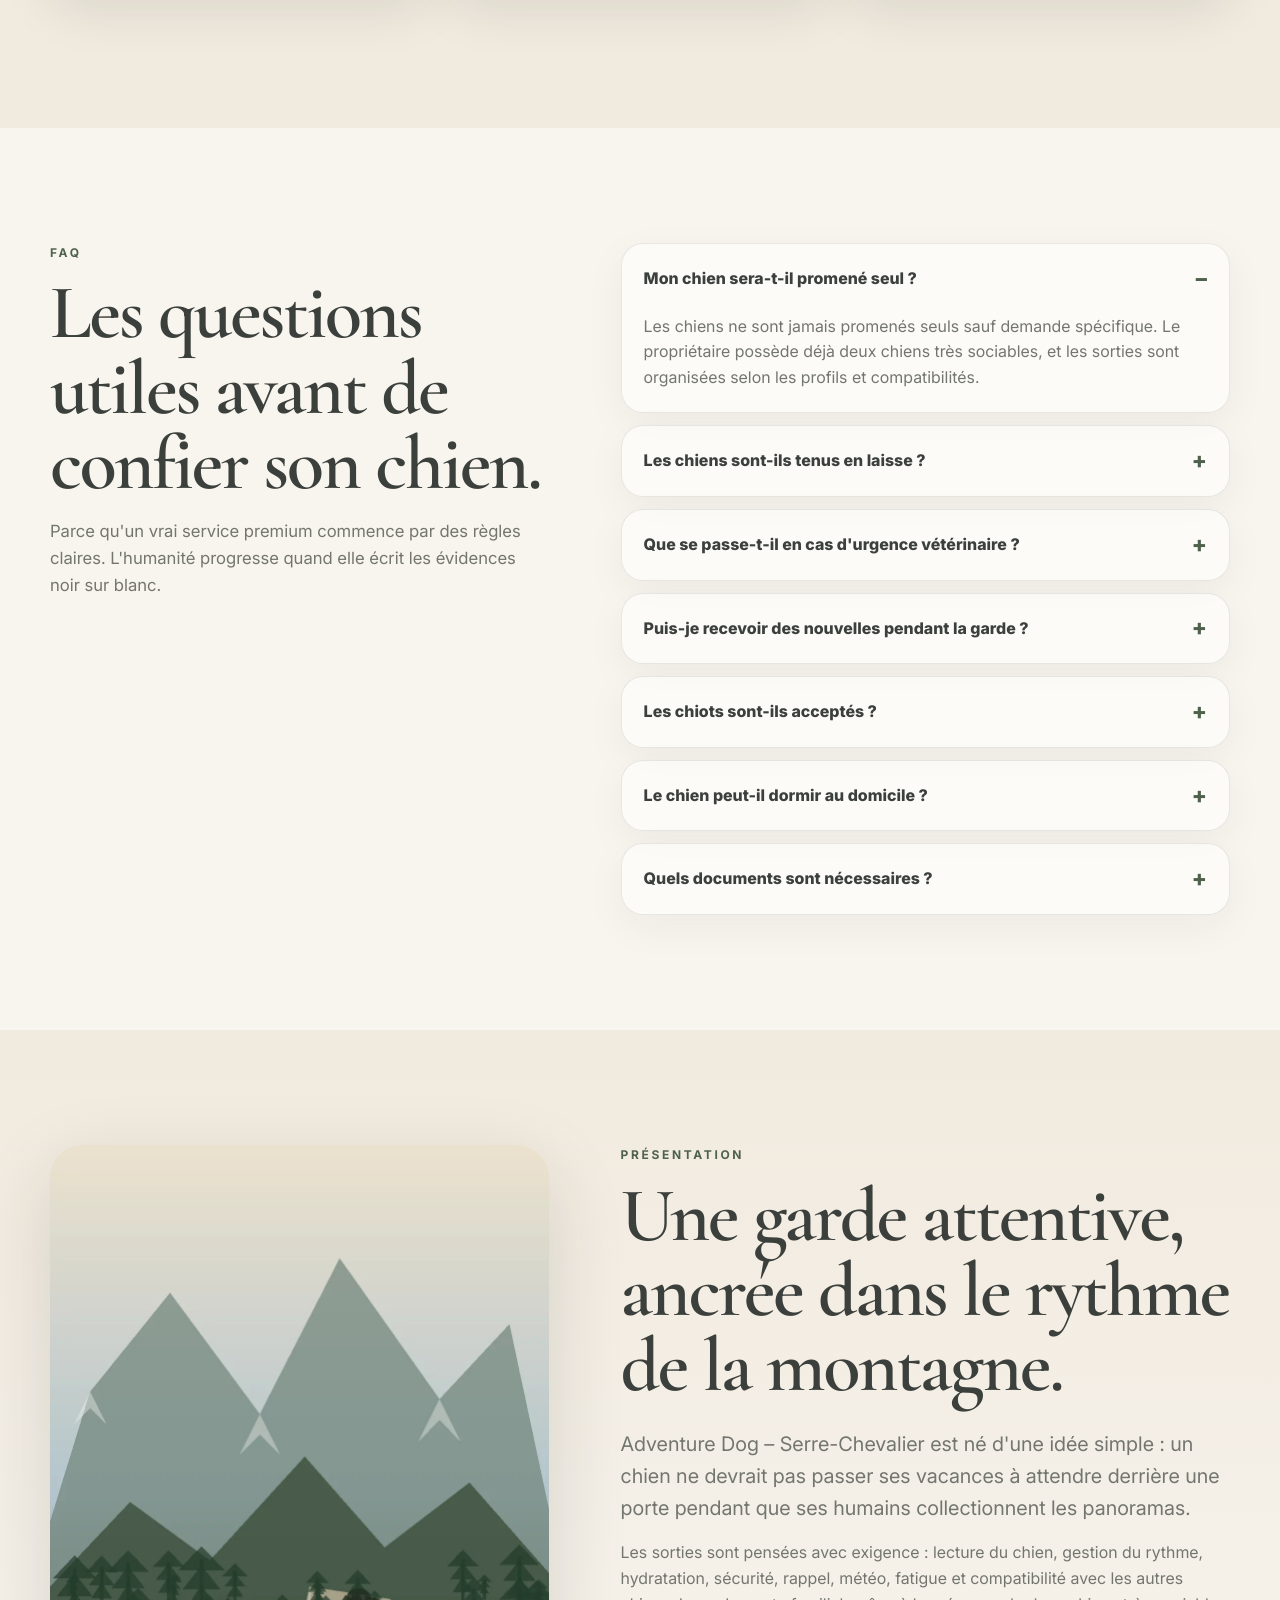
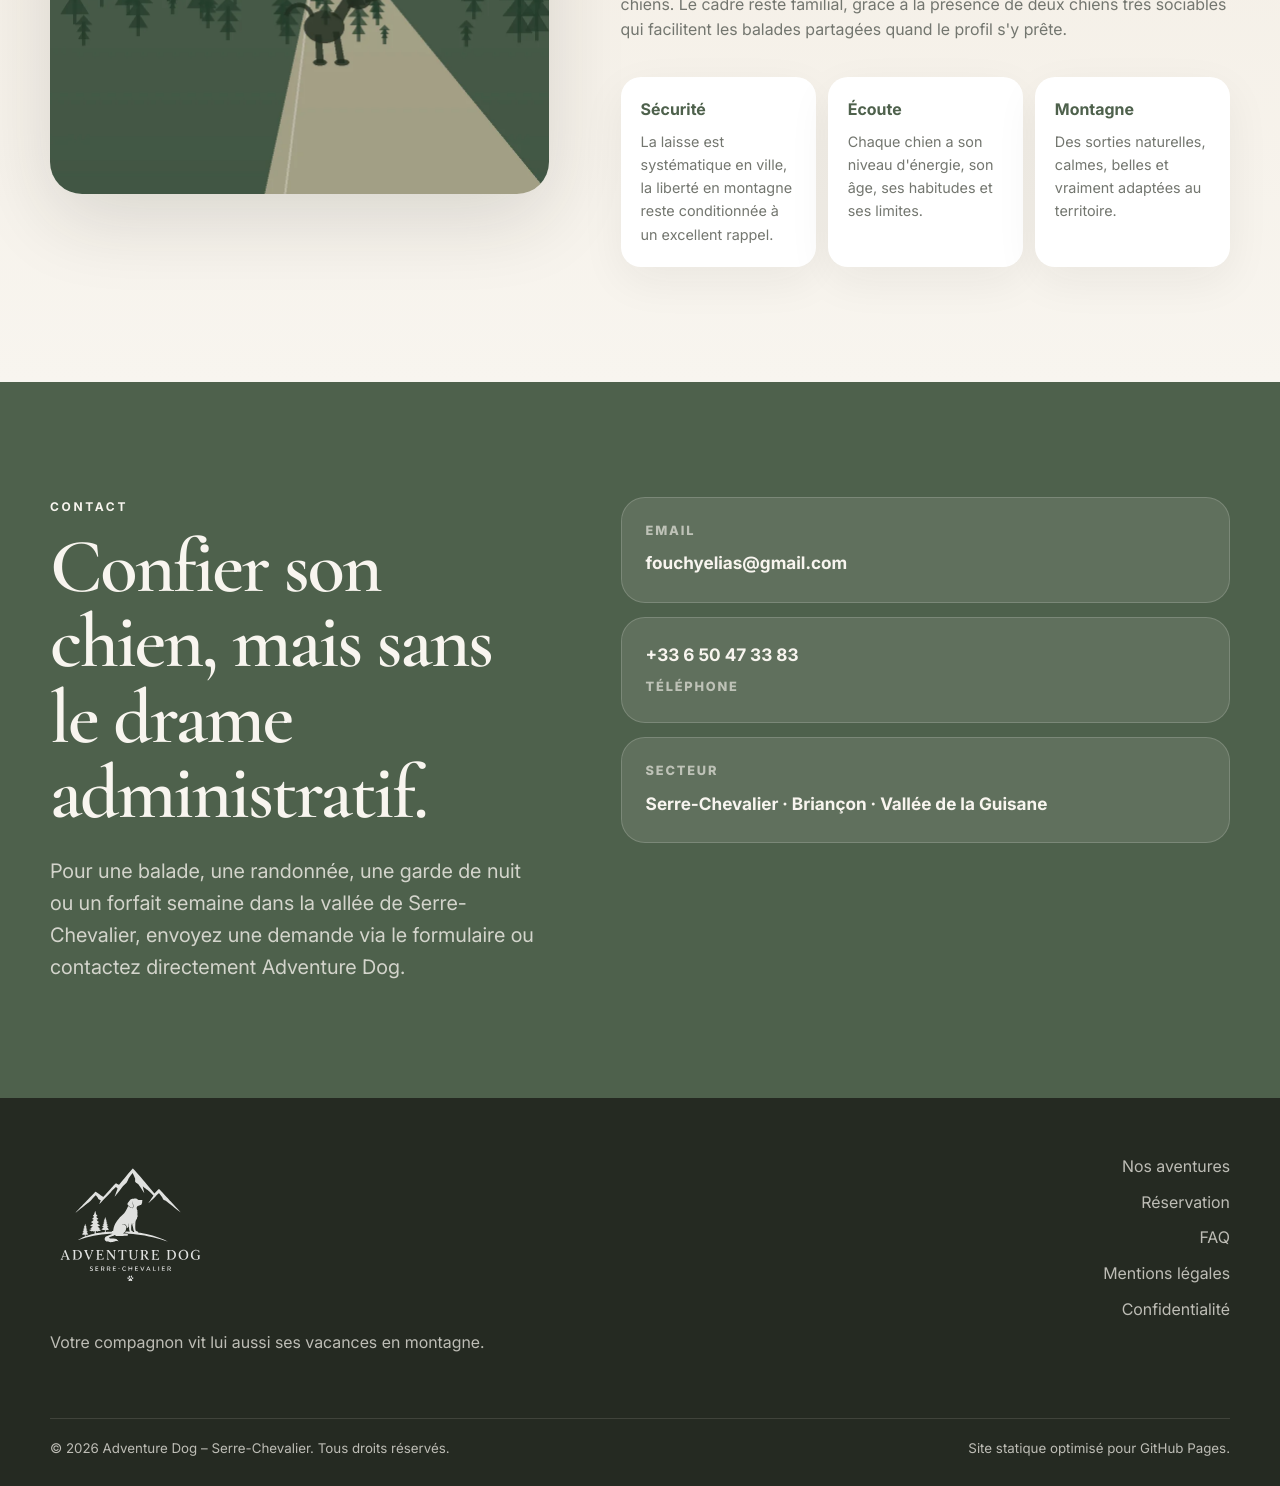
==== commit 09c55908: "Update index.html" ====
--- a/index.html
+++ b/index.html
@@ -1,6 +1,7 @@
 <!DOCTYPE html>
 <html lang="fr">
 <head>
+  <meta name="google-site-verification" content="NlMvhfcgi4TBseEq9eMF1A41WAz8G3Jc4m7O7ial8rM" />
   <meta charset="UTF-8">
   <meta name="viewport" content="width=device-width, initial-scale=1.0">
   <meta name="robots" content="index, follow">
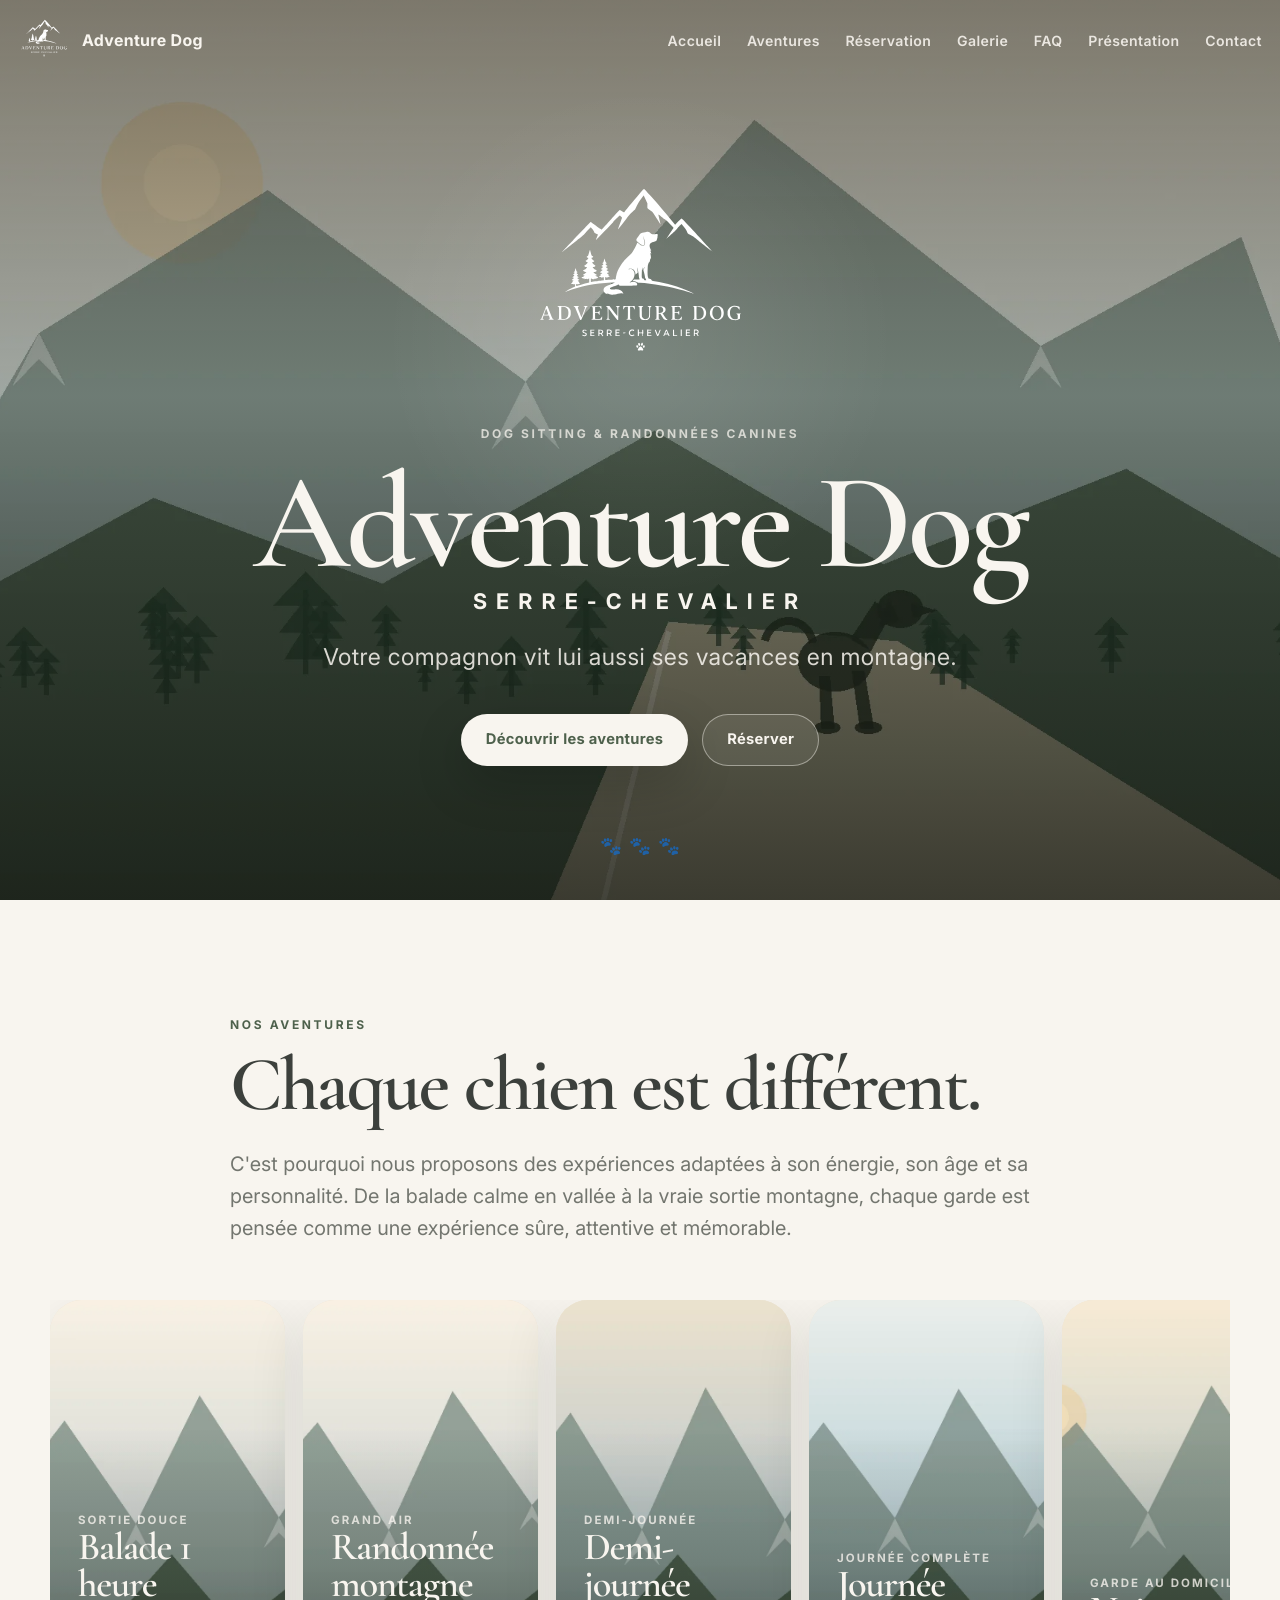
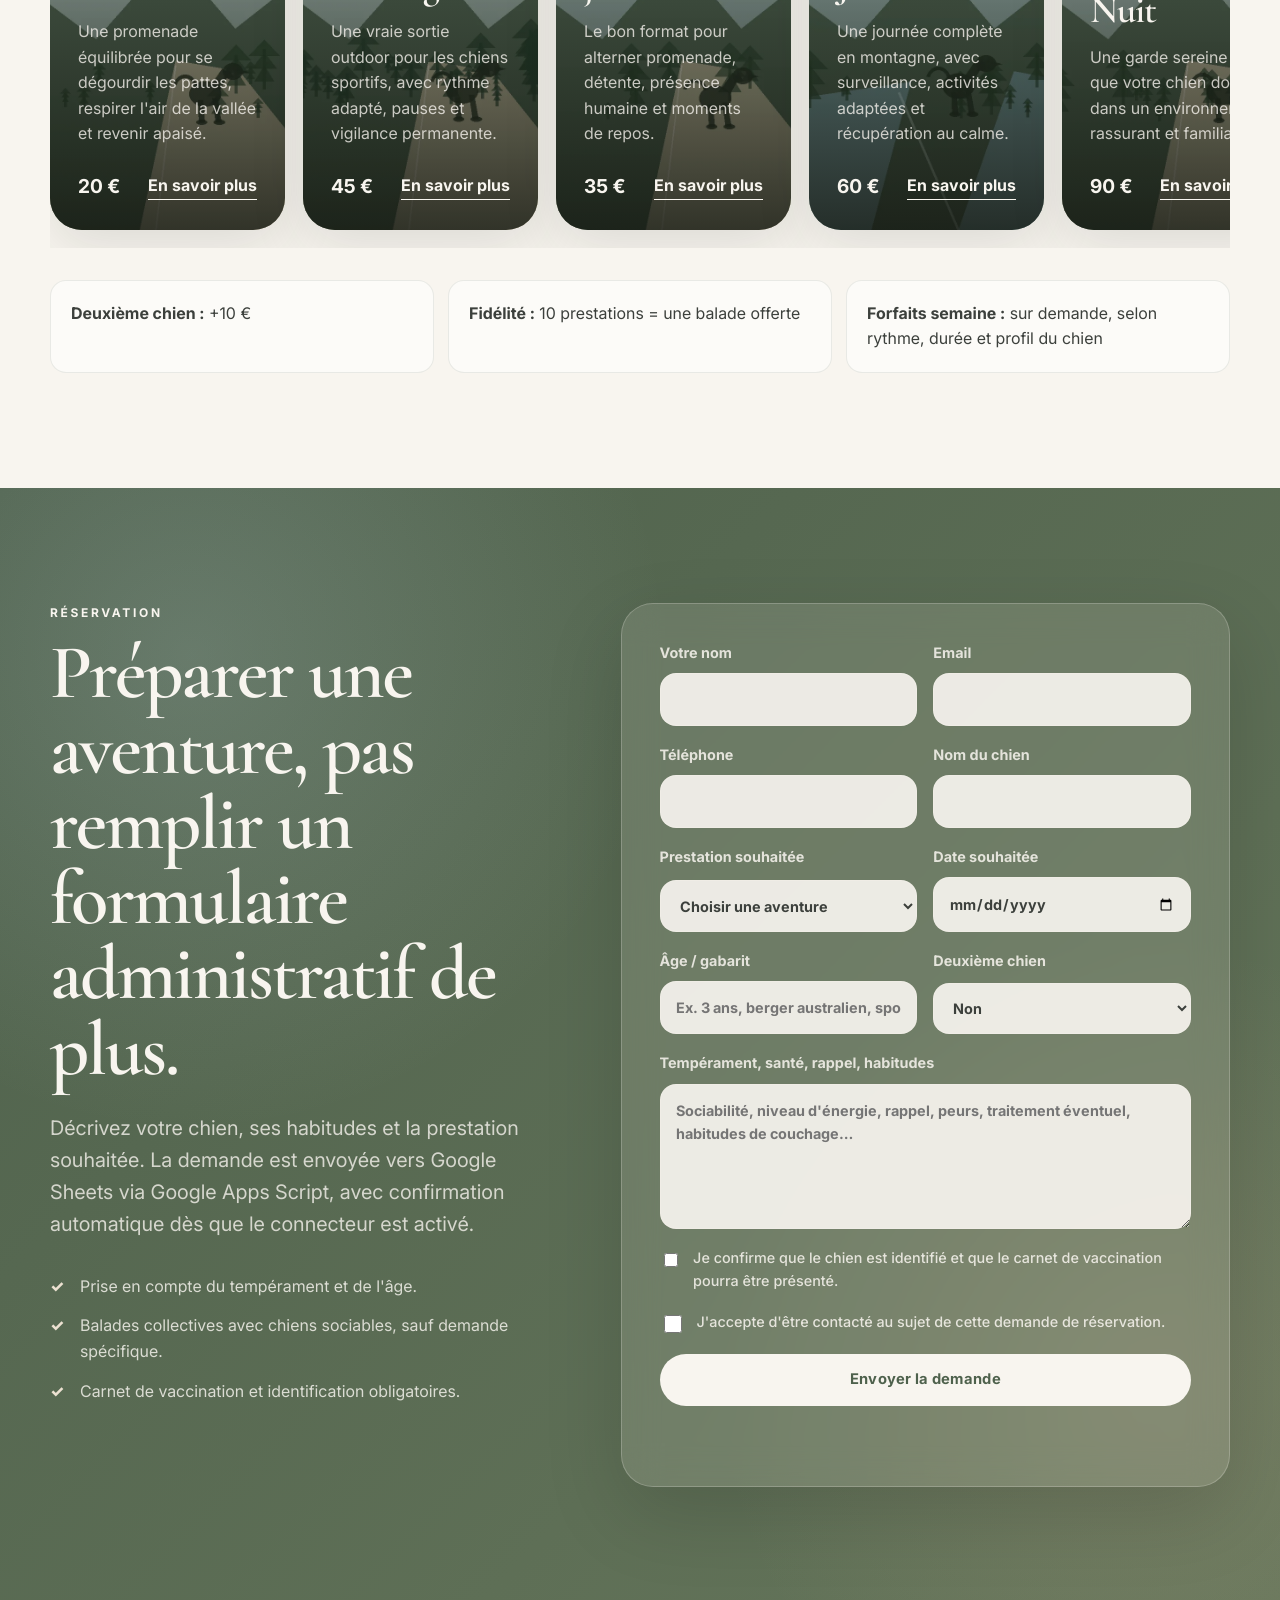
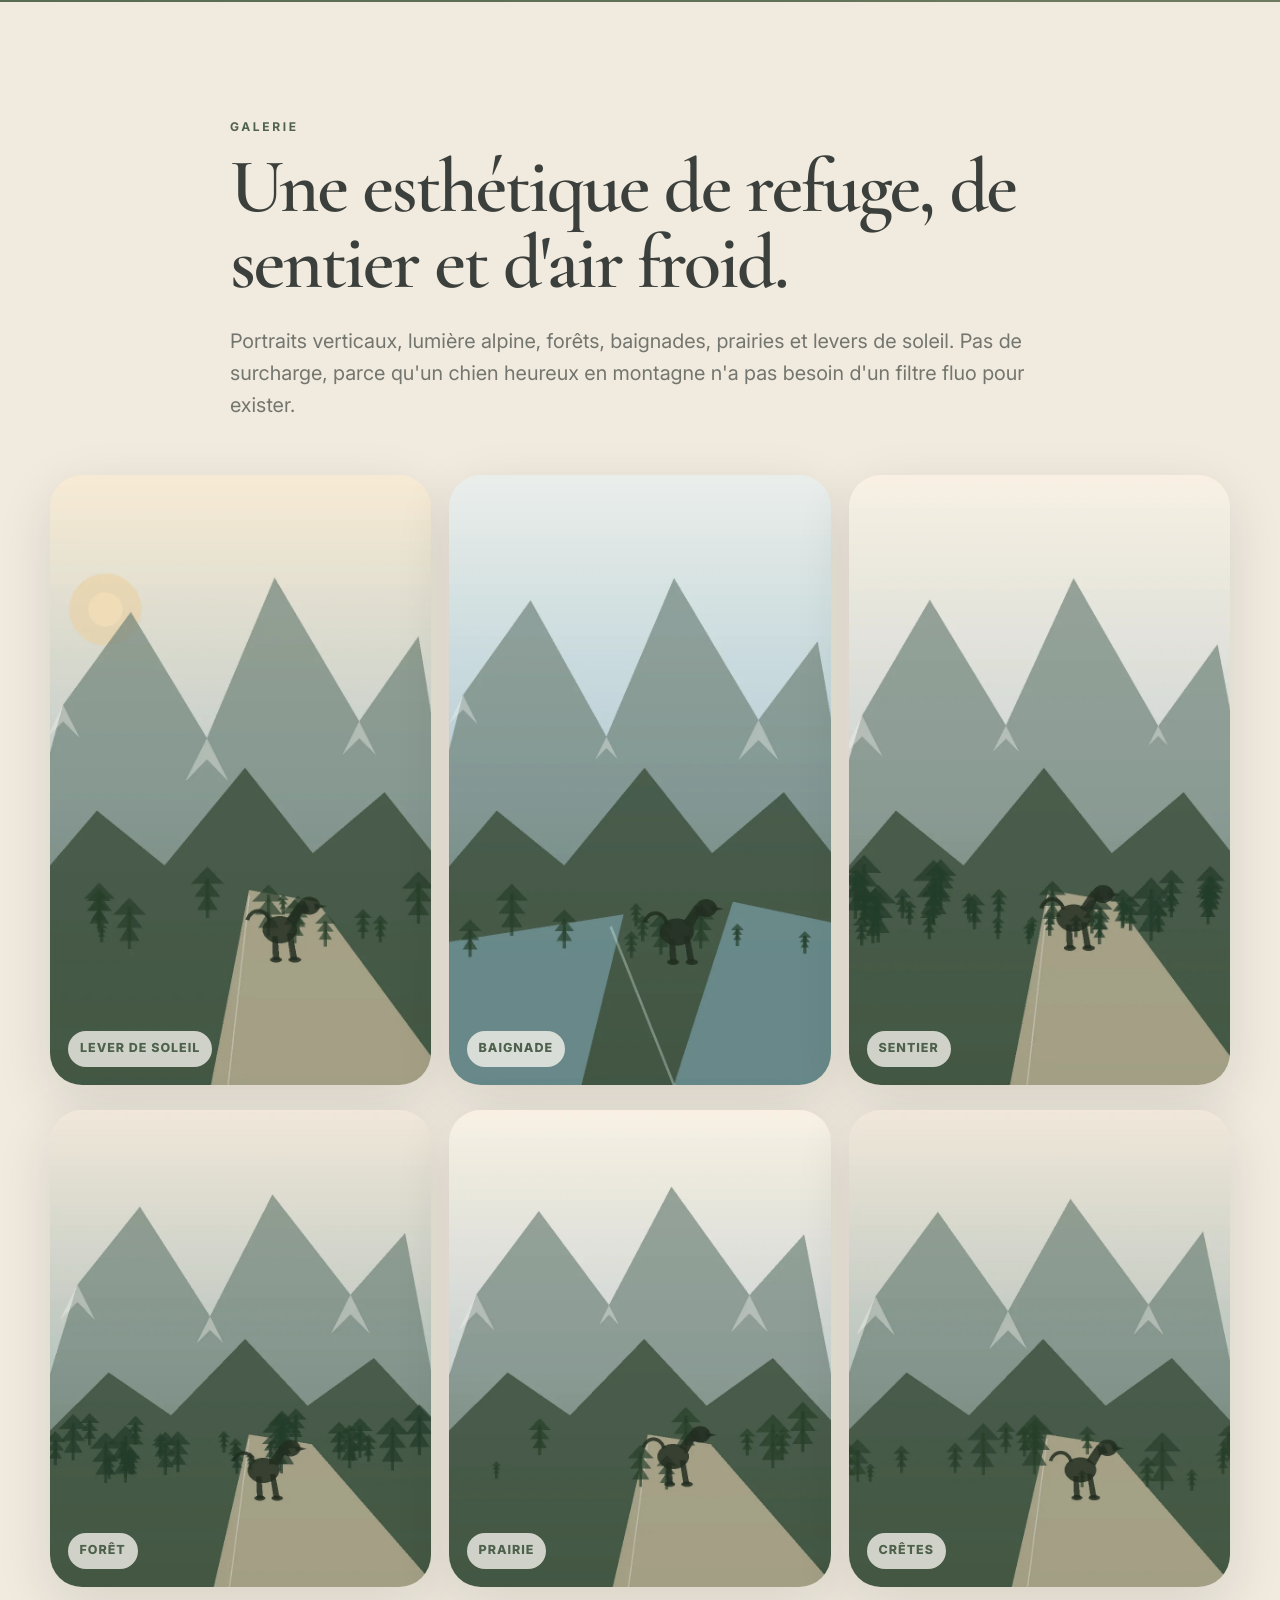
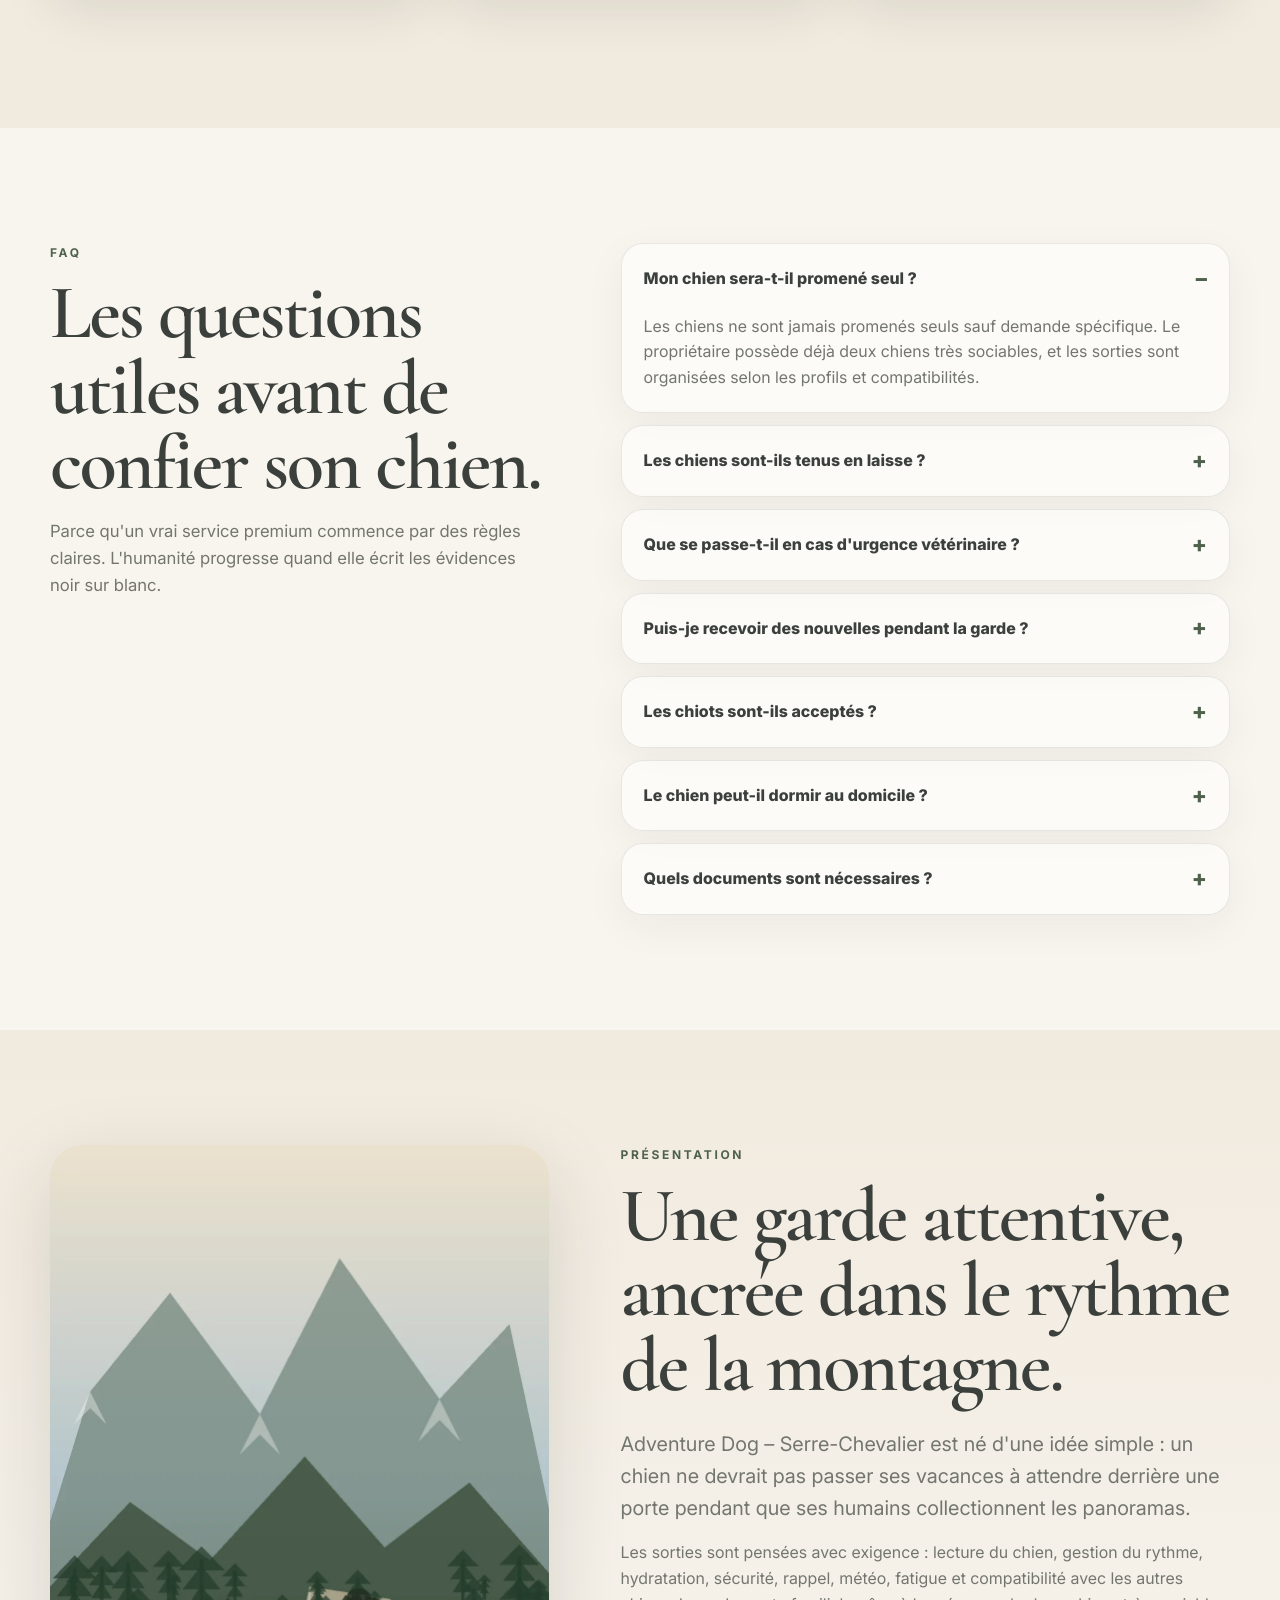
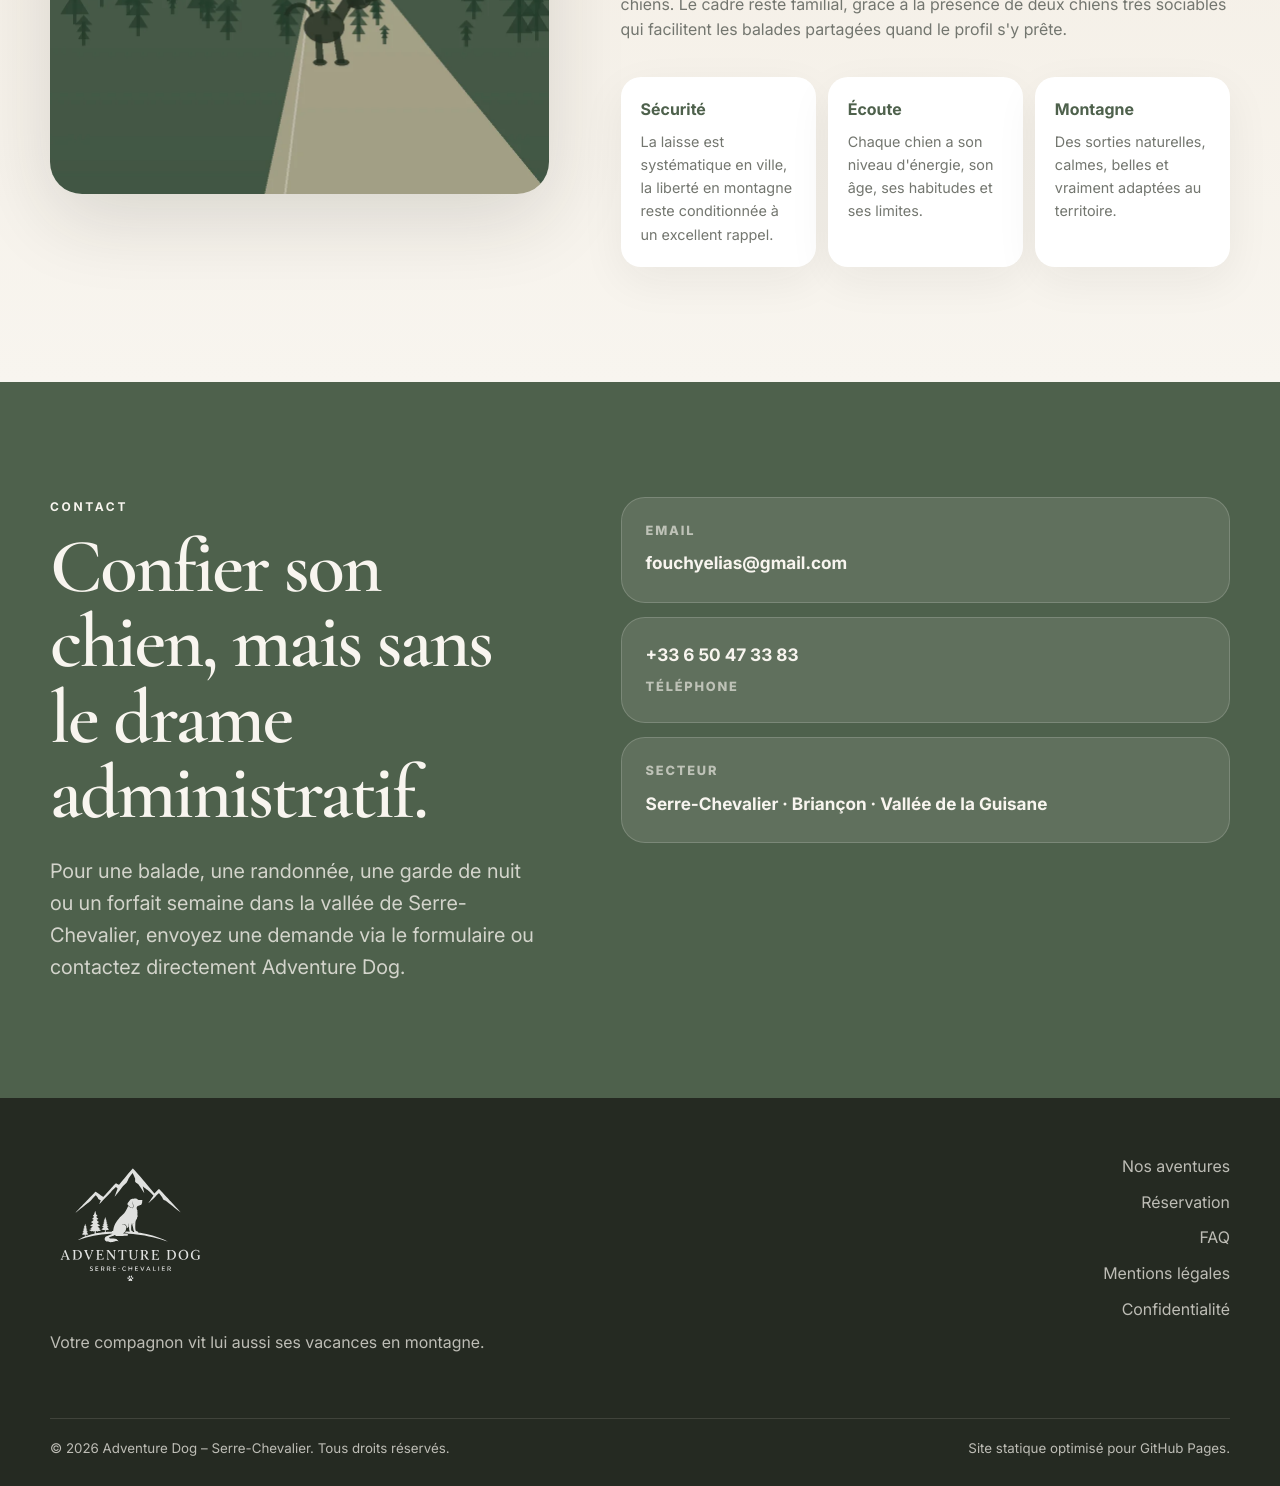
==== commit 0207290c: "Update index.html" ====
--- a/index.html
+++ b/index.html
@@ -15,7 +15,7 @@
   <meta property="og:description" content="Votre compagnon vit lui aussi ses vacances en montagne. Balades, randonnées et gardes de chiens à Serre-Chevalier et Briançon.">
   <meta property="og:image" content="assets/images/hero.webp">
   <meta property="og:site_name" content="Adventure Dog – Serre-Chevalier">
-  <title>Adventure Dog – Serre-Chevalier | Dog sitting & randonnées canines</title>
+  <title>Adventure Dog Serre-Chevalier | Dog sitter, garde de chien et randonnées canines à Briançon</title>
 
   <link rel="canonical" href="https://oban7.github.io/adventure-dog-serre-chevalier/">
   <link rel="icon" type="image/svg+xml" href="assets/icons/favicon.svg">
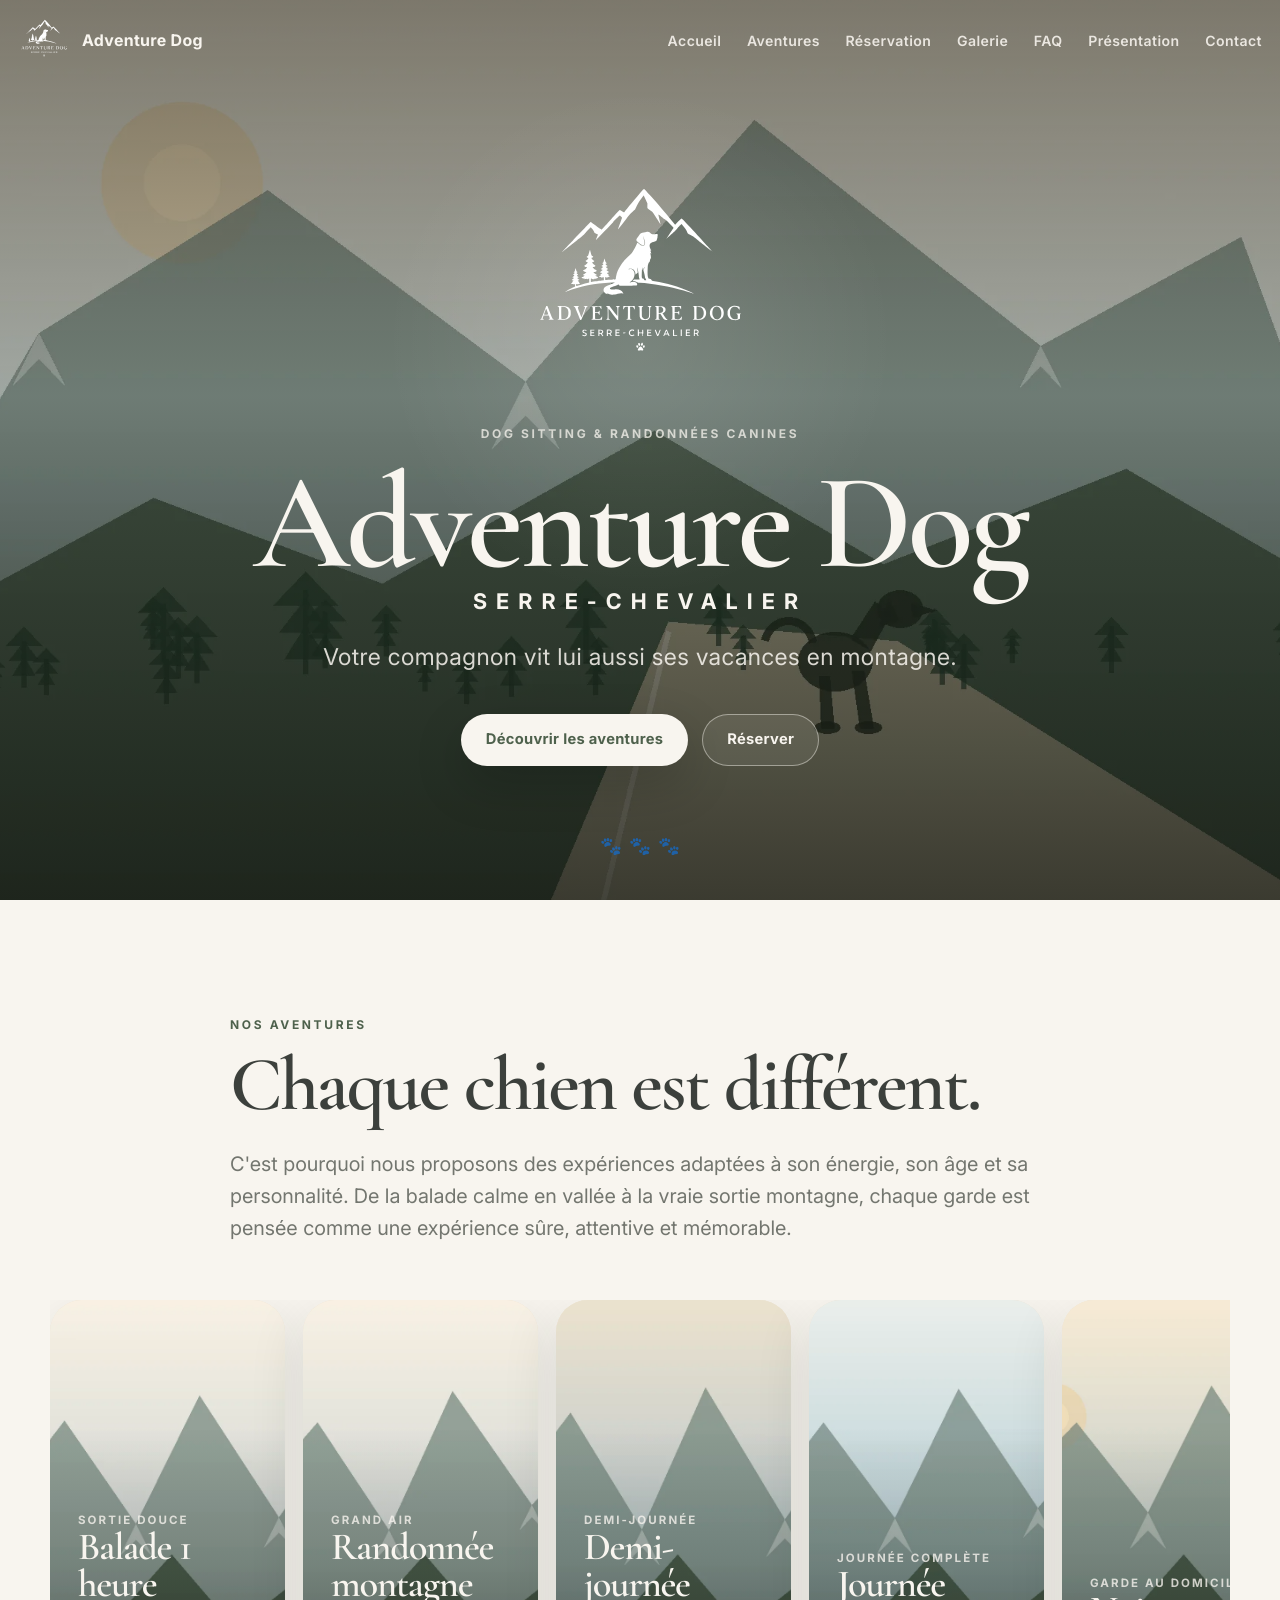
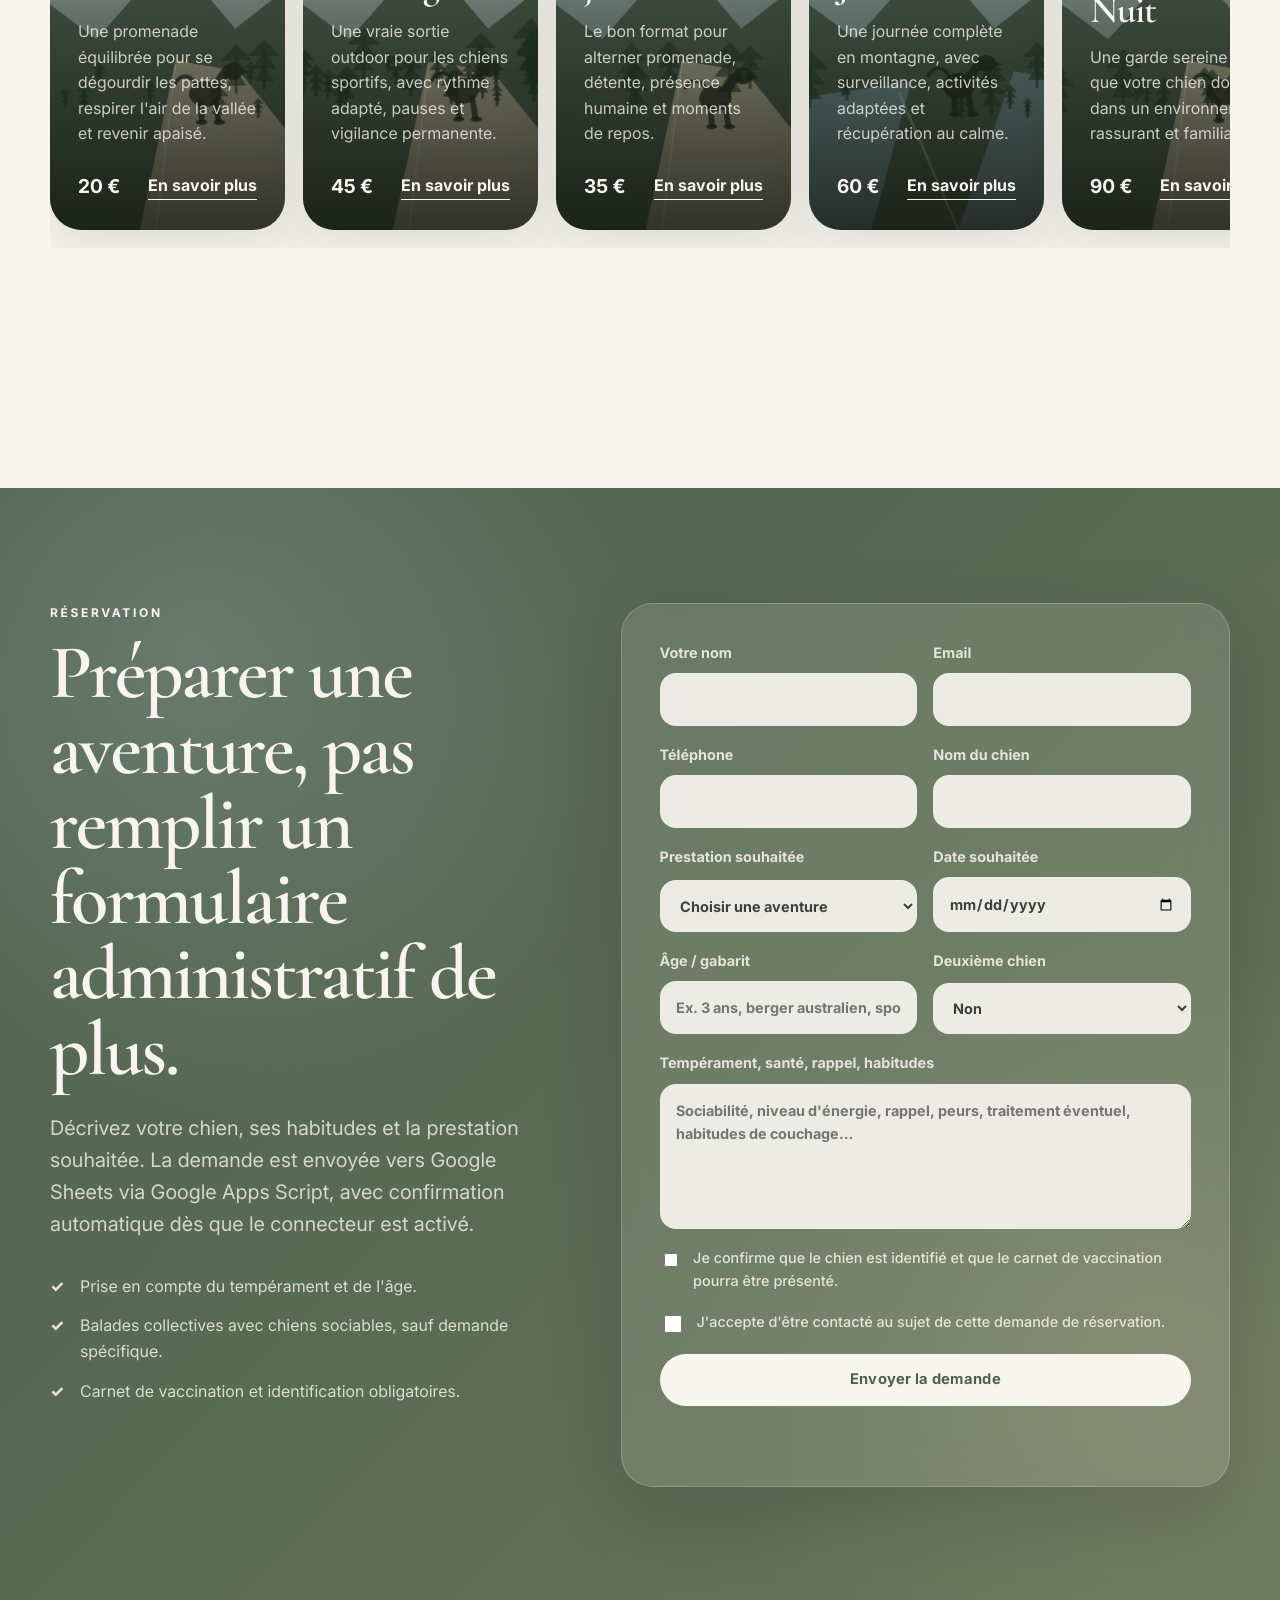
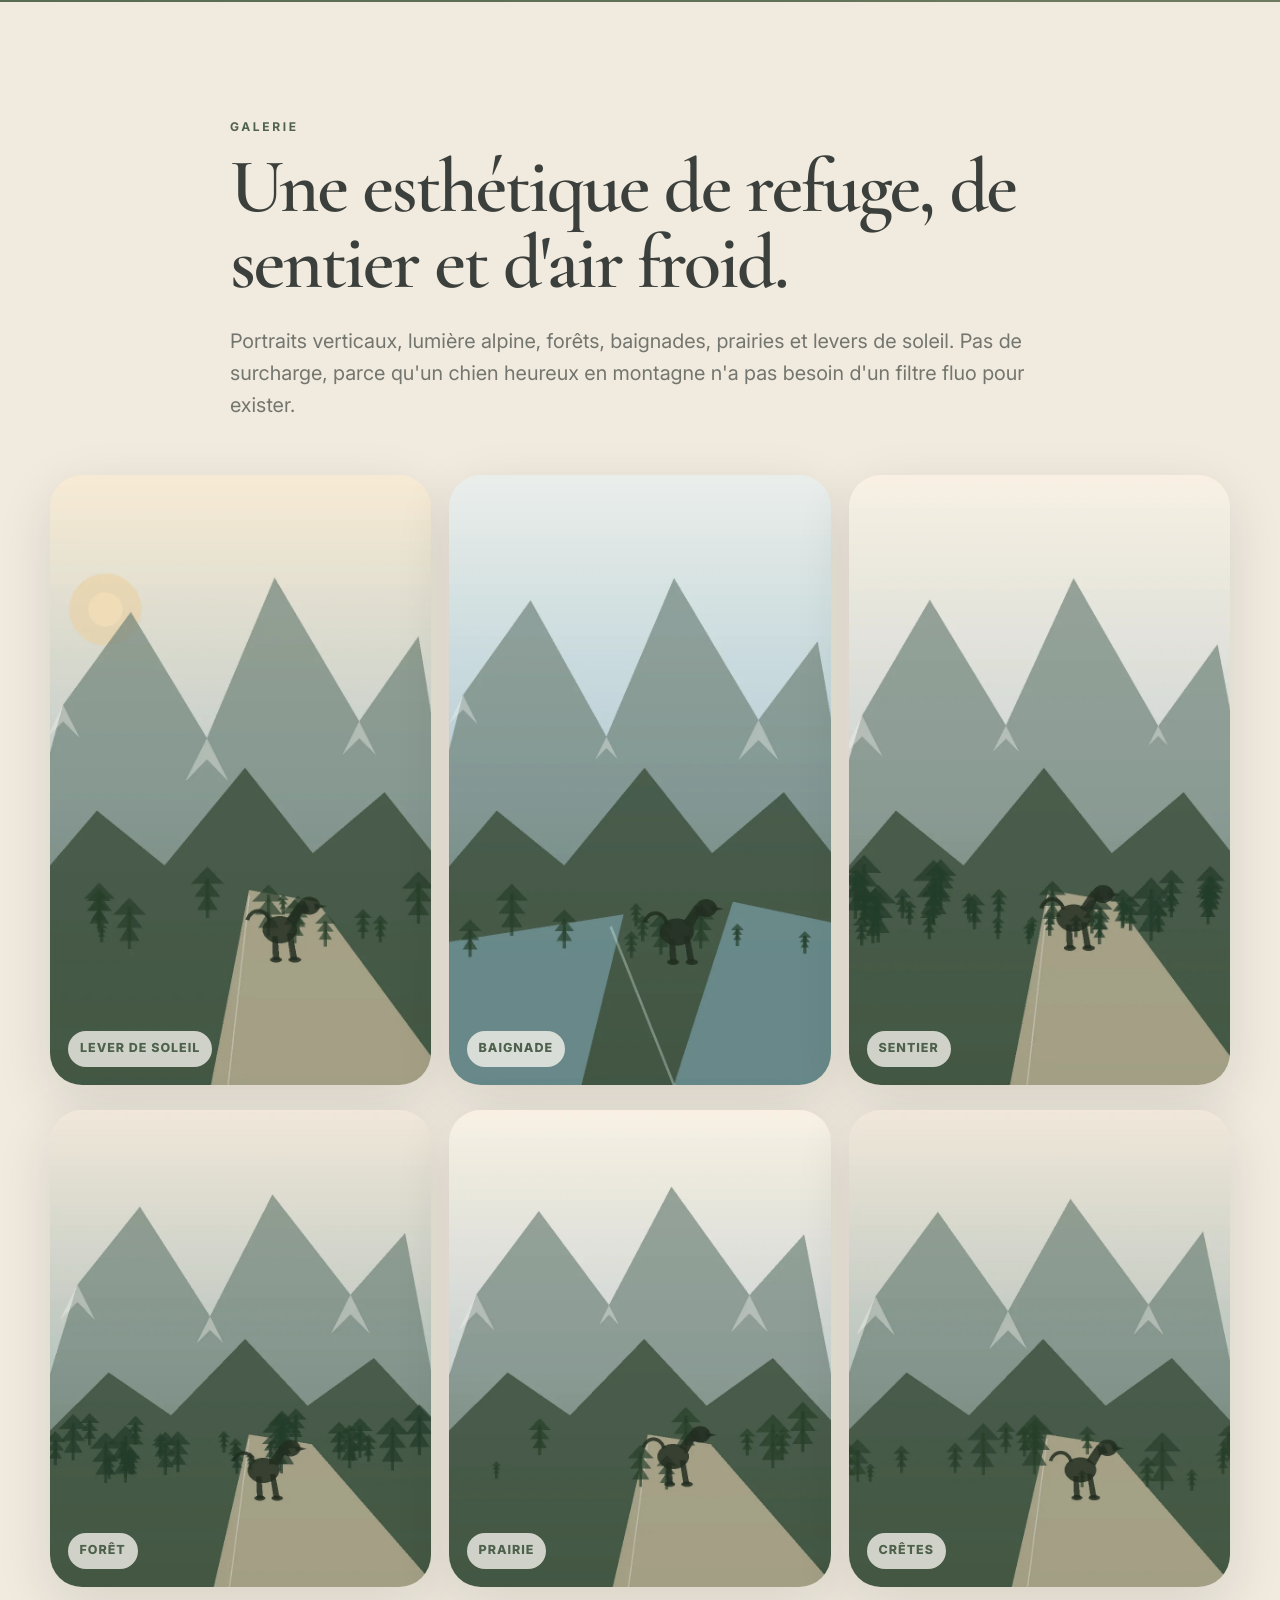
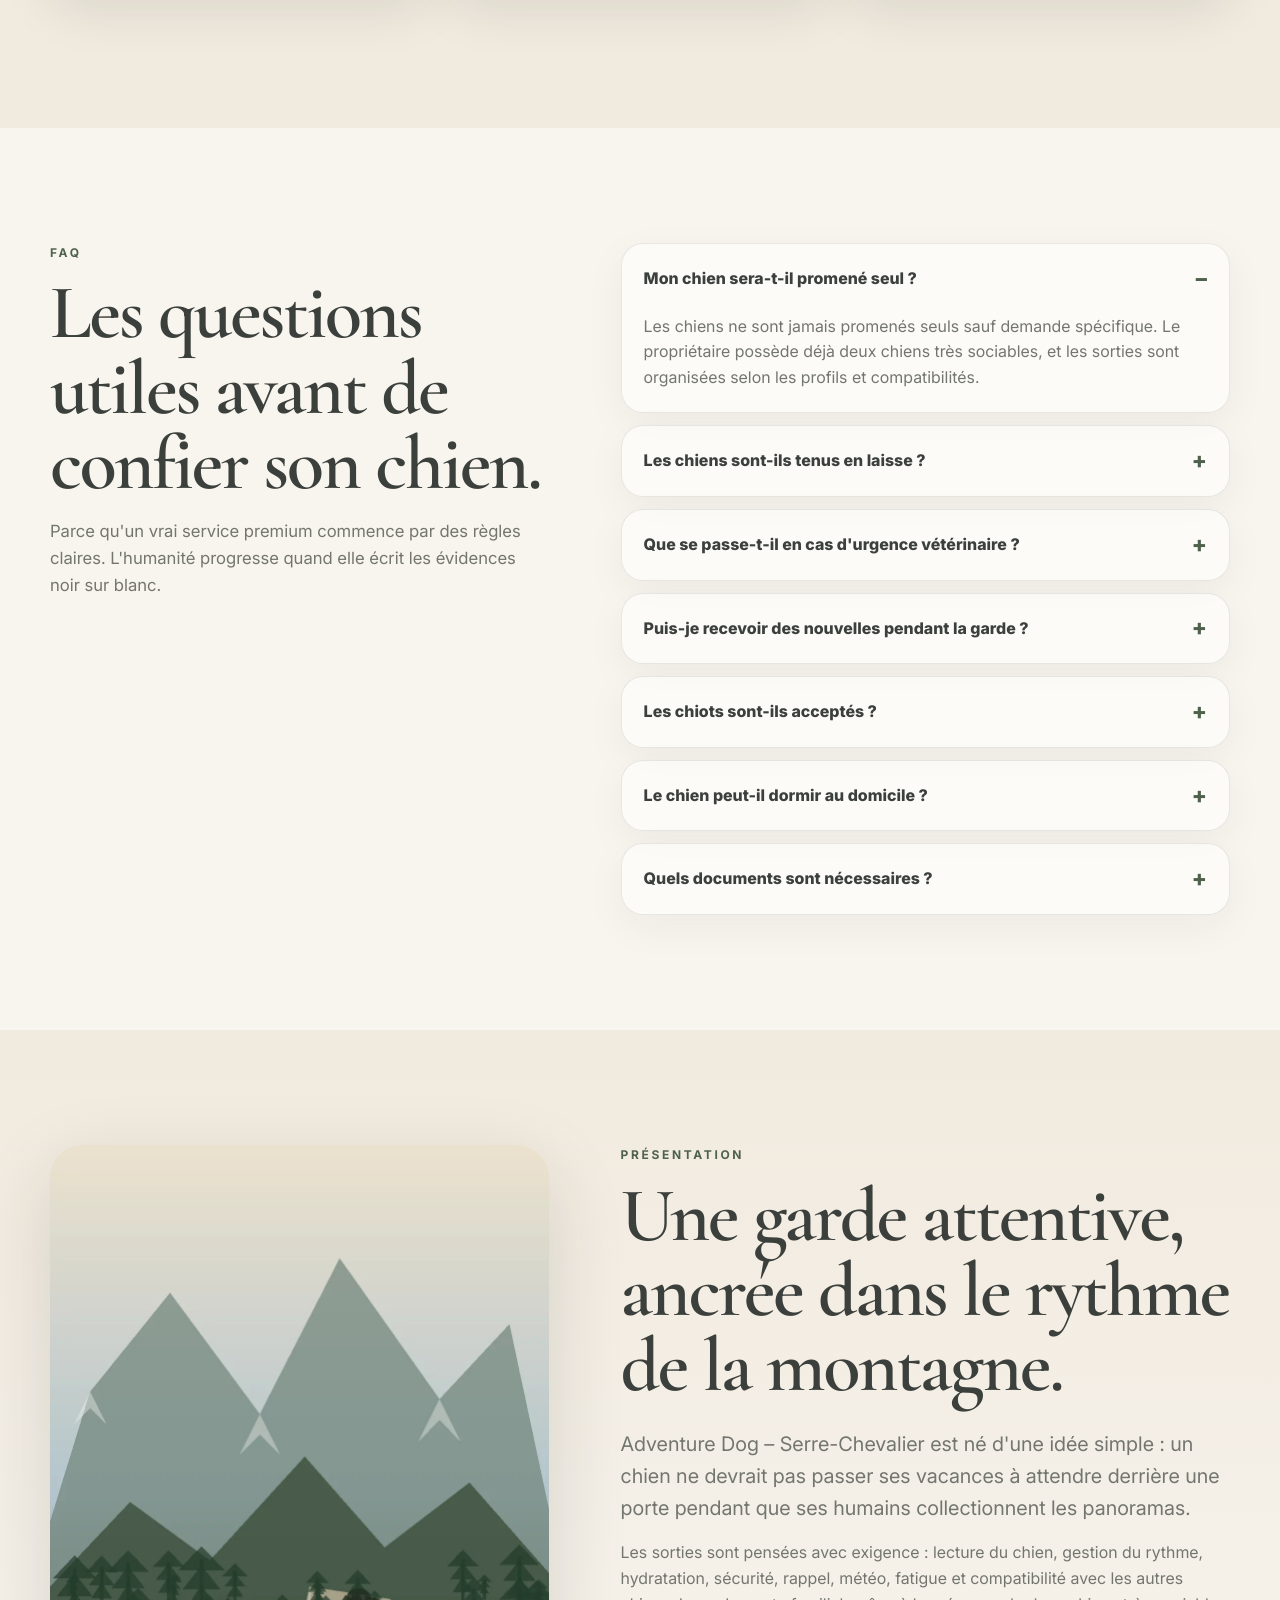
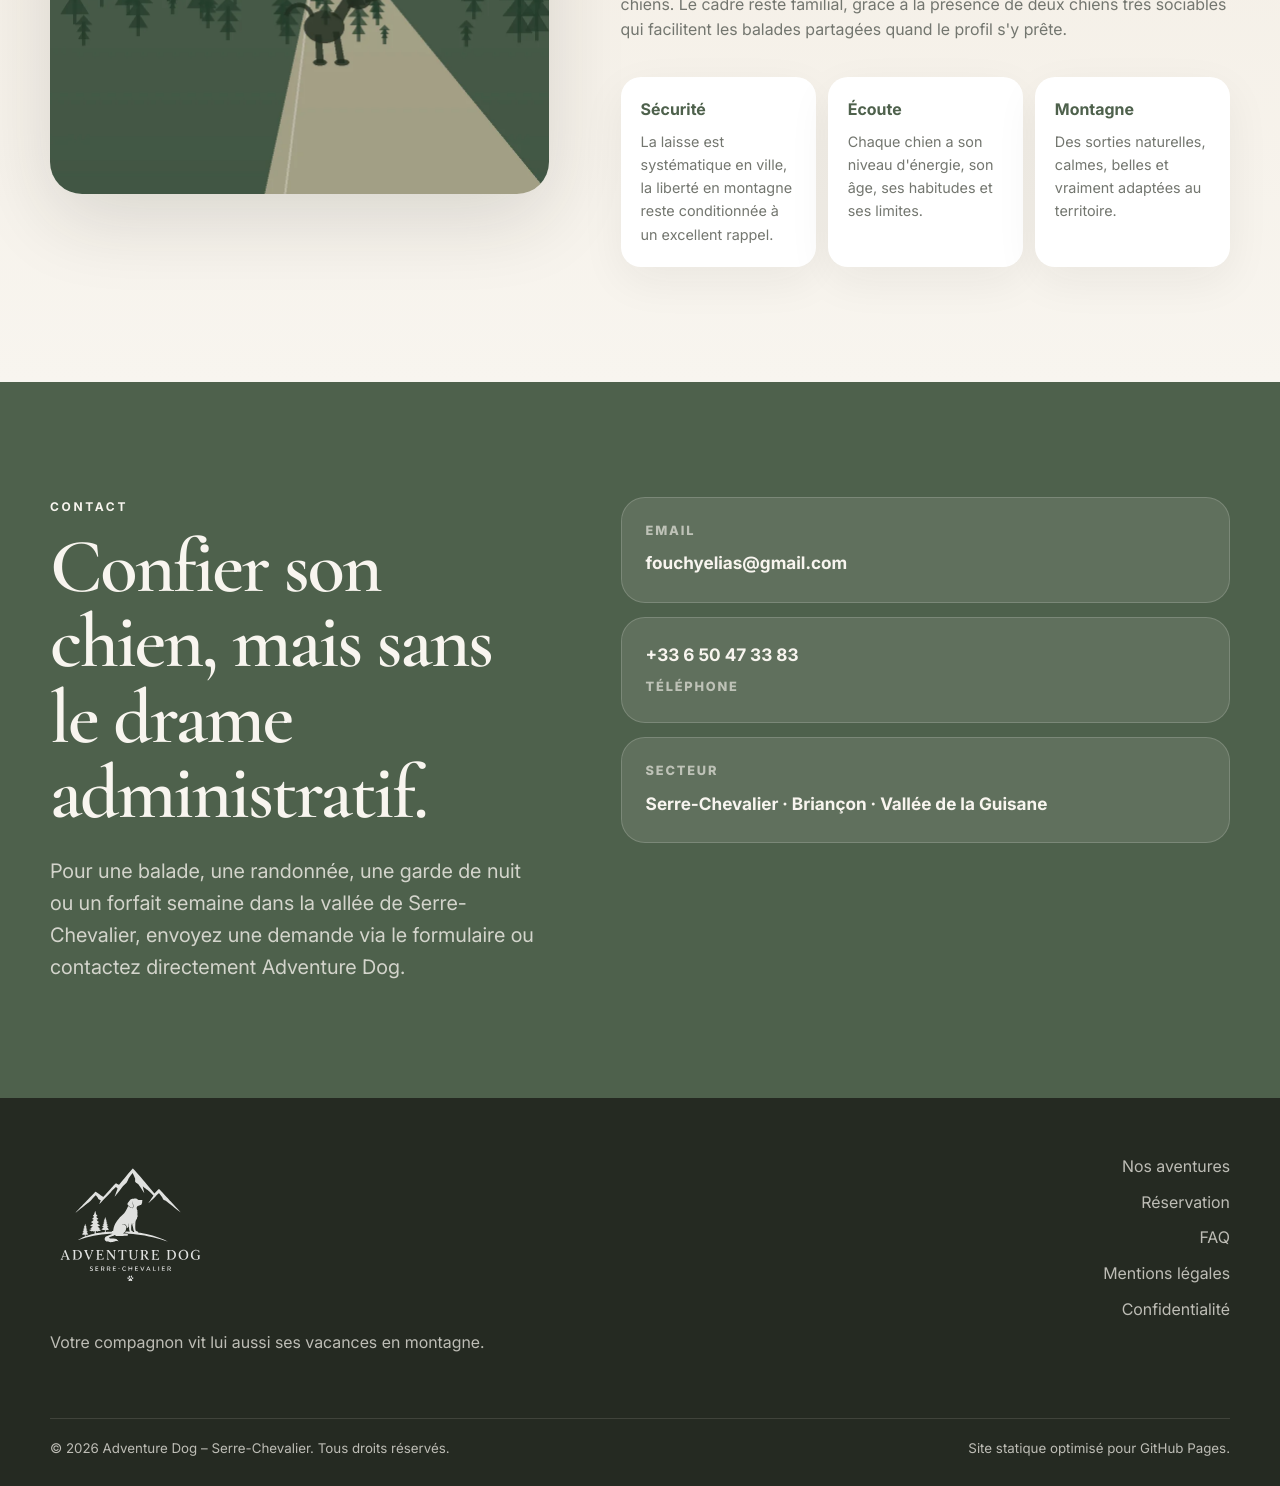
==== commit 7419ec76: "Update index.html" ====
--- a/index.html
+++ b/index.html
@@ -6,7 +6,7 @@
   <meta name="viewport" content="width=device-width, initial-scale=1.0">
   <meta name="robots" content="index, follow">
   <meta name="theme-color" content="#6f8066">
-  <meta name="description" content="Adventure Dog – Serre-Chevalier propose des balades, randonnées, gardes de chien et nuits au domicile dans la vallée de Serre-Chevalier et à Briançon.">
+  <meta name="description" content="Adventure Dog – Serre-Chevalier propose un service de dog sitting, garde de chien, promenade canine et randonnées en montagne à Serre-Chevalier, Briançon, Chantemerle, Villeneuve et Le Monêtier-les-Bains.">
   <meta name="keywords" content="dog sitter Serre-Chevalier, dog sitter Briançon, promenade chien Briançon, garde de chien Serre-Chevalier, randonnée chien montagne">
   <meta name="author" content="Adventure Dog – Serre-Chevalier">
   <meta property="og:type" content="website">
